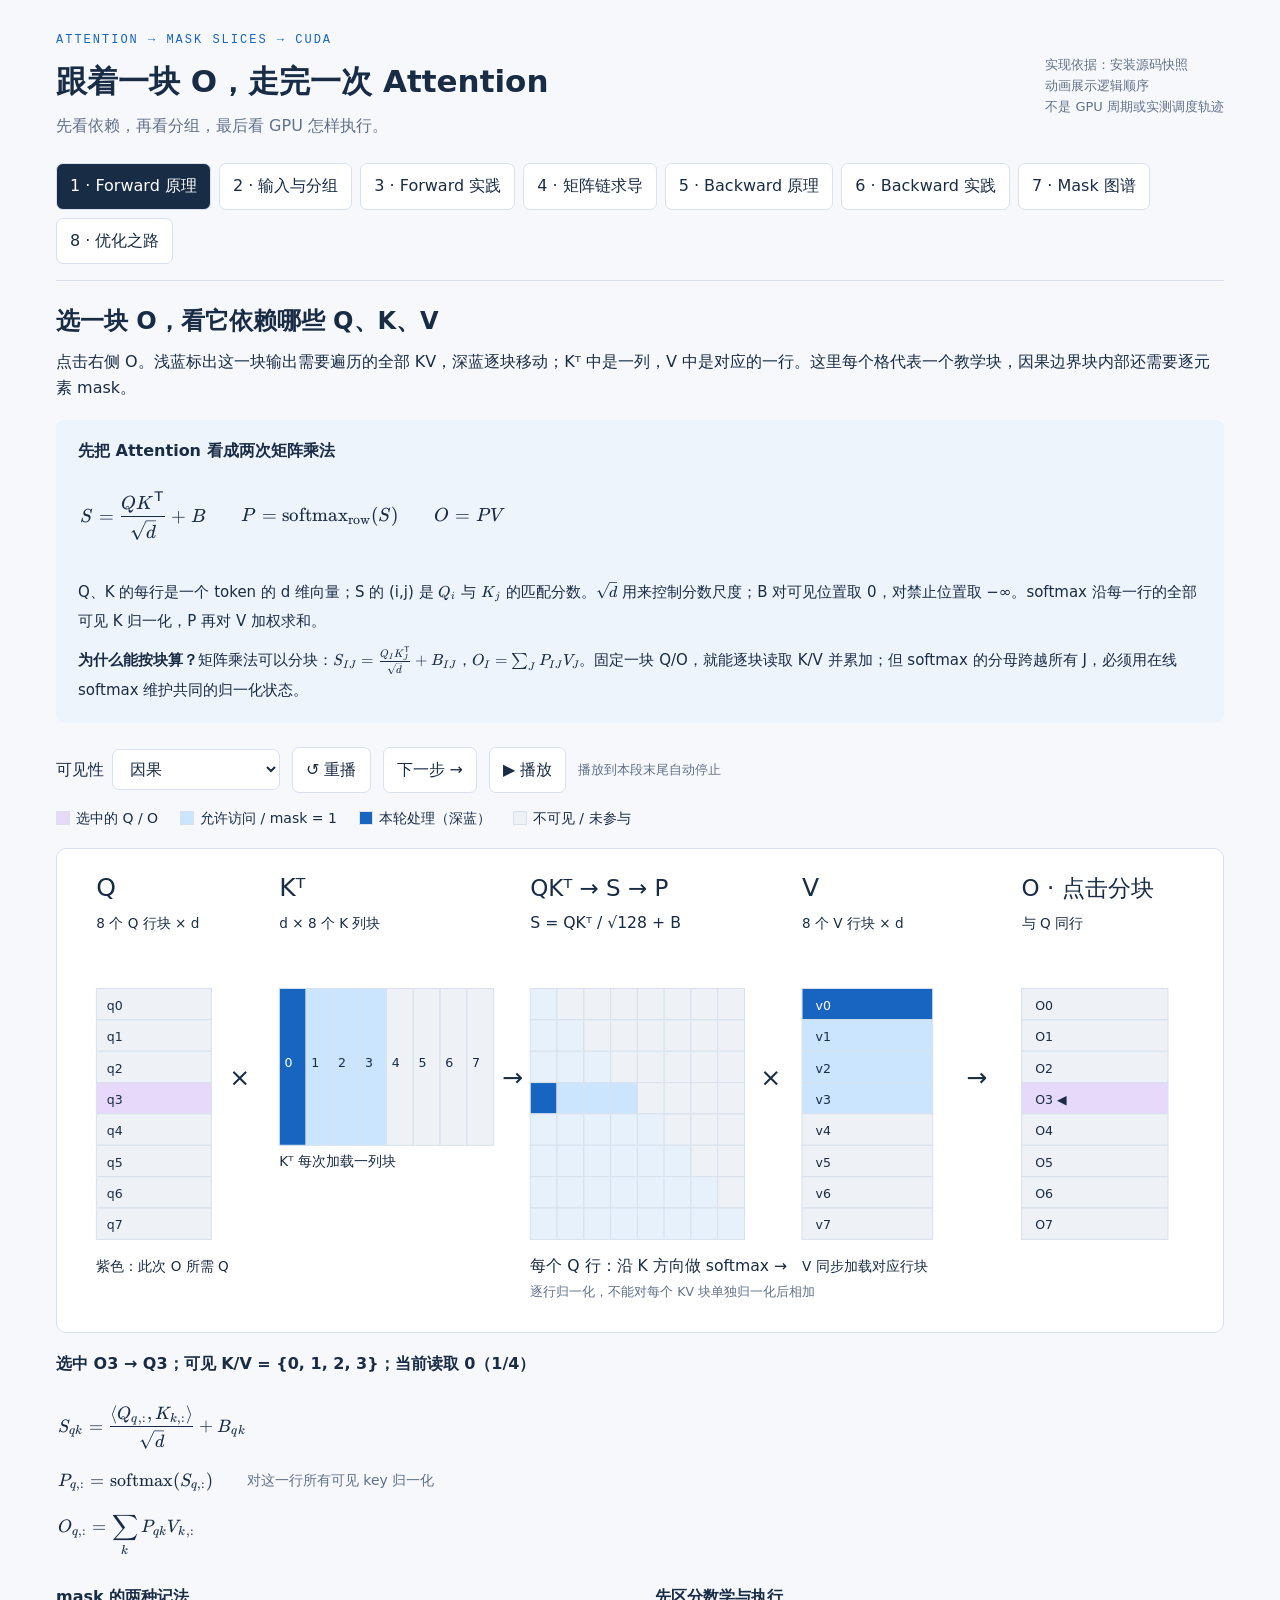
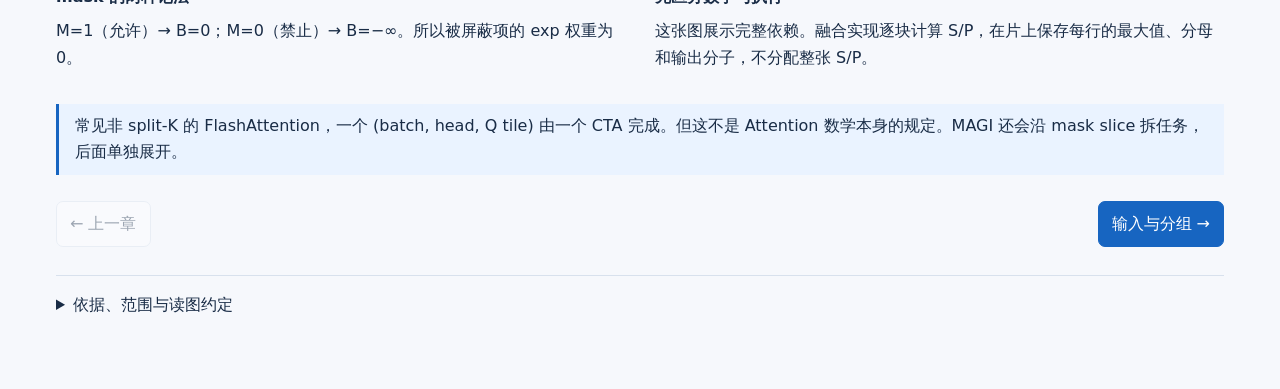
==== docs/tutorials/attention-kernel-walkthrough/index.html @ 19279a95 "Use dense multi-sample mask for layout comparison" ====
<!doctype html><html lang="zh-CN"><meta charset="utf-8"><meta name="viewport" content="width=device-width, initial-scale=1"><title>从 Attention 到 MAGI · 跟着一块 O 走</title>
<style>
:root{color-scheme:light;--bg:#f6f8fc;--ink:#192c46;--muted:#61718a;--line:#d8e1ed;--blue:#1765c1;--light:#cce5ff;--q:#e6d9fa;--purple:#7554a4;--white:#fff}*{box-sizing:border-box}body{margin:0;background:var(--bg);color:var(--ink);font:16px/1.65 system-ui,-apple-system,'PingFang SC',sans-serif}main{max-width:1240px;margin:auto;padding:32px 36px 70px}header{display:flex;justify-content:space-between;align-items:center;gap:25px}.eyebrow{font:12px/1.4 ui-monospace,monospace;letter-spacing:2px;color:var(--blue)}h1{font-size:31px;line-height:1.3;margin:12px 0}h2{font-size:24px;line-height:1.4;margin:22px 0 10px}p{margin:8px 0 18px}.muted,small{color:var(--muted)}small{font-size:13px}nav{display:flex;gap:8px;flex-wrap:wrap;margin:24px 0;border-bottom:1px solid var(--line);padding-bottom:16px}button,select,input{font:inherit}button,select{border:1px solid var(--line);background:var(--white);color:var(--ink);padding:9px 13px;border-radius:7px;cursor:pointer}button:hover{border-color:var(--blue)}button[aria-pressed=true],button.active{background:var(--ink);color:white}button:focus-visible,select:focus-visible,[role=button]:focus-visible{outline:3px solid #ffad3d;outline-offset:3px}button:disabled{opacity:.4;cursor:default}.controls{display:flex;align-items:center;gap:12px;flex-wrap:wrap;margin:14px 0}.primary{background:var(--blue);color:white;border-color:var(--blue)}.board{overflow:auto;background:var(--white);border:1px solid var(--line);border-radius:10px;padding:14px 8px;margin:18px 0}.board svg{display:block;width:100%;min-width:880px;height:auto}svg text{fill:var(--ink);font-family:system-ui,sans-serif}svg .dim{fill:var(--muted)}svg .white{fill:white}svg rect,svg path{transition:fill .25s,opacity .25s}svg [role=button]{cursor:pointer}.legend{display:flex;gap:22px;flex-wrap:wrap;font-size:14px}.key{display:inline-block;width:14px;height:14px;border:1px solid var(--line);margin-right:6px;vertical-align:-2px}.note{border-left:3px solid var(--blue);padding:9px 16px;margin:15px 0;background:#eaf3ff}.formula{font:17px/1.9 ui-monospace,monospace;padding:15px 0;white-space:pre-wrap}.cols{display:grid;grid-template-columns:1fr 1fr;gap:30px}.stat{font-size:25px;font-variant-numeric:tabular-nums}.strip{display:flex;flex-wrap:wrap;gap:6px;margin:12px 0}.strip button{padding:5px 10px;font-size:14px}.range-list{max-height:230px;overflow:auto}.range-list button{display:block;width:100%;text-align:left;border-radius:0;border-width:0 0 1px;font-family:ui-monospace,monospace;font-size:13px}details{border-top:1px solid var(--line);padding-top:16px;margin-top:28px}summary{cursor:pointer}a{color:var(--blue)}.bottom{display:flex;justify-content:space-between;margin-top:26px}label{display:flex;gap:8px;align-items:center}#status{font-weight:600}table{width:100%;border-collapse:collapse;font-size:14px}td,th{text-align:left;border-bottom:1px solid var(--line);padding:8px}.pill{font-size:13px;color:var(--blue)}@media(max-width:650px){main{padding:22px 16px}header{display:block}h1{font-size:25px}.cols{grid-template-columns:1fr}nav button{font-size:13px;padding:7px}h2{font-size:21px}.board{padding:8px} .legend{gap:10px} }@media(prefers-reduced-motion:reduce){*{transition:none!important}}
.mask-layout{display:grid;grid-template-columns:minmax(0,1fr) 270px;gap:22px}.mask-board svg{min-width:560px}.mask-ranges{max-height:670px;overflow:auto}.mask-ranges button{width:100%;text-align:left;font-size:13px;margin:3px 0}.mask-zoom{display:grid;grid-template-columns:minmax(280px,440px) 1fr;gap:30px;margin:24px 0}.mask-zoom svg{width:100%;height:auto}.mask-layout>*,.mask-zoom>*{min-width:0}.mask-layout aside h3{margin-bottom:0}.legend[hidden]{display:none}@media(max-width:900px){.mask-layout,.mask-zoom{grid-template-columns:minmax(0,1fr)}.mask-ranges{max-height:240px}}
.dummy-compare{display:grid;grid-template-columns:minmax(0,1fr) minmax(0,1fr);gap:16px}.dummy-matrix svg{min-width:480px}.dummy-compare>*{min-width:0}@media(max-width:1000px){.dummy-compare{grid-template-columns:minmax(0,1fr)}}
#dummy-doc,#dummy-range{max-width:min(290px,70vw)}
.st-layout{display:grid;grid-template-columns:minmax(0,1.65fr) minmax(280px,1fr);gap:20px;align-items:start}.st-layout>*{min-width:0}.st-overview svg{min-width:570px}.st-card{background:white;border:1px solid var(--line);border-radius:10px;padding:22px;margin:18px 0}.st-card h3{margin:5px 0 12px}.st-card p{font-size:14px;overflow-wrap:anywhere}.st-flow{display:flex;flex-wrap:wrap;gap:8px}.st-execution{border:1px solid var(--line);background:white;border-radius:10px;padding:20px}.st-stage-body{padding:18px 0 6px;min-height:170px}.st-memory{display:flex;gap:10px;margin:18px 0;flex-wrap:wrap}.st-memory span{flex:1;min-width:150px;text-align:center;border:1px solid var(--line);padding:14px;background:#f1f5fb;border-radius:7px}.st-qstrip{display:flex;gap:3px;margin:12px 0}.st-qstrip>div{min-width:60px;font-size:12px;padding:8px}.st-fine svg{min-width:880px}#st-range{max-width:340px}@media(max-width:1000px){.st-layout{grid-template-columns:minmax(0,1fr)}.st-card{margin-top:0}}@media(max-width:650px){#st-range,#st-m{max-width:250px}.st-execution{padding:12px}.st-flow button{font-size:13px}}
.st-micro{display:flex;gap:8px;flex-wrap:wrap;margin:16px 0}.st-micro>span{flex:1;min-width:170px;border:1px solid var(--line);border-radius:6px;padding:12px;background:#eef1f5}.st-micro>.current{background:var(--blue);color:white}.st-micro>.done{background:var(--light)}
.st-section{padding:26px 0 32px;border-top:1px solid var(--line)}.st-section:first-child{border-top:0;padding-top:8px}.st-section-head{display:flex;gap:16px;align-items:flex-start;margin:0 0 18px}.st-section-head>span{font:20px ui-monospace,monospace;color:var(--blue);padding-top:5px}.st-section-head h3{font-size:23px;margin:0 0 7px}.st-section-head p{color:var(--muted);margin:0}.st-presets{display:flex;align-items:center;gap:8px;flex-wrap:wrap;font-size:14px;margin:18px 0}.st-presets button{font-size:14px}.st-facts{font-size:14px}.st-facts dt{color:var(--muted);margin-top:12px}.st-facts dd{margin:3px 0;overflow-wrap:anywhere}.st-player{padding:14px 20px;border:1px solid var(--line);border-radius:10px;background:white;margin:18px 0}.st-player .controls{margin:0}.st-player p{font-size:13px;color:var(--muted);margin:8px 0 0}.st-sim-title{display:flex;gap:15px;justify-content:space-between;flex-wrap:wrap}.st-sim-title span{color:var(--muted);font-size:14px}.st-progress{height:5px;background:#e1e8f1;margin:12px 0}.st-progress i{height:100%;display:block;background:var(--blue);transition:width .3s}.st-mask-note{min-height:55px}.st-contributions{display:flex;gap:12px;flex-wrap:wrap}.st-contributions>div{flex:1;min-width:210px;border:1px solid var(--line);border-radius:8px;background:white;padding:16px}.st-contributions>.selected{border:2px solid #7554a4;background:#f4effb}.st-merge-arrow{text-align:center;color:var(--muted);padding:18px 0}.st-output{text-align:center;padding:18px;background:#eaf3ff;border-radius:8px;margin-bottom:16px}.st-launches{display:grid;grid-template-columns:repeat(4,1fr);gap:14px;margin:18px 0}.st-launches article{border-top:3px solid #b7c7db;background:white;padding:16px;position:relative}.st-launches article:not(:last-child):after{content:'→';position:absolute;right:-12px;top:42%;color:var(--blue);z-index:1}.st-launches .featured{border-color:var(--blue);background:#eaf3ff}.st-launches span{font-size:12px;color:var(--muted)}.st-launches h4{margin:8px 0;font-size:20px}.st-launches p{font-size:14px;margin:0}.st-extra{margin-top:0}.st-section details{border-top:0}#st-simulation{min-height:340px}#st-notice{min-height:66px}.st-layout .st-overview{margin-top:0}.st-layout .st-card{margin-top:0}#st-fine .board{margin-bottom:0}.st-section .st-micro>span{min-width:190px;font-size:14px}@media(max-width:700px){.st-launches{grid-template-columns:1fr 1fr}.st-launches article:after{display:none}.st-section-head h3{font-size:20px}.st-section .st-micro{display:grid;grid-template-columns:1fr 1fr}.st-section .st-micro>span{min-width:0}.st-player{padding:12px}.st-sim-title{display:block}#st-simulation{min-height:0}}
.st-player{position:sticky;top:0;z-index:3;box-shadow:0 3px 12px #192c4608}.st-player .pill{margin-bottom:8px}.st-section .st-micro>span{border:0;border-radius:0;background:transparent;border-bottom:3px solid #d8e1ed;color:var(--muted);padding:10px 0}.st-section .st-micro>.current{background:transparent;color:var(--blue);border-bottom-color:var(--blue);font-weight:600}.st-section .st-micro>.done{background:transparent;color:var(--ink);border-bottom-color:#8bbce7}@media(max-width:650px){.st-player{position:static}}
.st-task-zoom{margin:18px 0;padding:12px;background:#f7f5fb;border-radius:7px}.st-task-zoom b{font-size:14px}.st-task-zoom svg{width:100%;display:block}.st-tiny-caption{font-size:13px;margin:4px 10px 8px;color:#65418e}.cf-board svg{min-width:1000px}.cf-explanation{min-height:84px;padding:12px 16px;background:#eaf3ff;border-left:3px solid var(--blue)}.cf-direction{padding:12px 0}.cf-moving{stroke-dasharray:8 5;animation:cf-flow .8s linear 2}.cf-packet{animation:cf-packet 1s ease-in-out 1}@keyframes cf-flow{to{stroke-dashoffset:-26}}@keyframes cf-packet{from{transform:translateX(-120px);opacity:.2}to{transform:translateX(80px);opacity:1}}@media(prefers-reduced-motion:reduce){.cf-moving,.cf-packet{animation:none}}
.cf-matrix svg{min-width:980px}.cf-number{min-height:76px;padding:12px 16px;background:white;border:1px solid var(--line);border-radius:8px;font-size:14px}.fa-lists .strip{max-height:200px;overflow:auto;align-content:start}.fa-lists h4{margin-bottom:6px}#fa-tile{max-width:340px}@media(max-width:650px){#fa-tile{max-width:230px}}#practice-tabs{margin:0 0 26px;padding:18px 22px;background:white;border:1px solid var(--line);border-radius:10px}#practice-tabs[hidden]{display:none}.practice-heading{display:flex;gap:16px;align-items:baseline;flex-wrap:wrap;margin-bottom:12px}.practice-heading b{font-size:21px}.practice-heading span{font-size:14px;color:var(--muted)}#practice-tabs [role=tablist]{display:flex;gap:8px}#practice-tabs [role=tab]{min-width:110px}#practice-tabs [aria-selected=true]{background:var(--ink);color:white}.lesson-primer{padding:18px 22px;background:#eef4fb;border-radius:8px;margin:18px 0 24px}.lesson-primer>p{font-size:15px;margin:10px 0}.lesson-primer>p:last-child{margin-bottom:0}.lesson-primer .formula{font-size:15px;padding:10px 0;overflow-wrap:anywhere;white-space:pre-wrap}.lesson-caption{font-size:14px;color:var(--muted);margin:0 0 18px}@media(max-width:650px){.lesson-primer{padding:14px}#practice-tabs{padding:14px}.lesson-primer .formula{font-size:13px}}
.pb-chain{display:flex;align-items:center;gap:24px;flex-wrap:wrap}.pb-chain>div{background:#eef4fb;border:1px solid var(--line);border-radius:10px;padding:18px 24px;min-width:240px}.pb-chain p{line-height:2.4;margin-bottom:0}.pb-values{display:flex;gap:25px;flex-wrap:wrap}.pb-values pre{font-size:14px}#pb-numbers{min-height:175px}#pb-formula .katex{font-size:1.4em}@media(max-width:650px){.pb-chain>div{width:100%}}
.lesson-toc{padding:20px 24px;background:white;border:1px solid var(--line);border-radius:10px;margin:20px 0 35px}.lesson-toc button{border:0;padding:3px 0;color:var(--blue);text-align:left;background:transparent}.lesson-toc ol{padding-left:24px}.lesson-toc p{font-size:14px;color:var(--muted);margin:4px 0 12px}#ordinary-backward,#row-backward,[id^="rb-"]{scroll-margin-top:24px}#row-backward{border-top:2px solid var(--line);margin-top:36px;padding-top:20px}
.rb-unified svg{min-width:1080px}.rb-unified{padding:14px 10px}.rb-flow{stroke-dasharray:7 5;animation:rb-flow 1.1s linear infinite}@keyframes rb-flow{to{stroke-dashoffset:-24}}@media(prefers-reduced-motion:reduce){.rb-flow{animation:none}}
.ab-board svg{min-width:1120px}.ab-board{padding:14px 8px}
.cta-output{margin:16px 0;padding:14px;border:1px solid #c8d8ec;border-radius:9px;background:#f7faff}.cta-output h4{margin:0 0 10px;font-size:16px}.cta-output-flow{display:flex;align-items:stretch;gap:8px;flex-wrap:wrap}.cta-output-box{flex:1;min-width:115px;border:2px solid #7e62ad;background:#eee5fb;padding:10px;border-radius:6px;font-size:12px;overflow-wrap:anywhere}.cta-output-box.final{border-color:#2470c7;background:#dcecff}.cta-output-arrow{display:flex;align-items:center;color:#2470c7;font-size:22px}.cta-output-merge{margin:10px 0 0;padding:8px 10px;border-radius:6px;font-size:12px;background:#e7f1fc}.cta-output-merge.yes{background:#fff0d8;color:#754a12}.cta-output-merge strong{display:block;font-size:13px}
.atlas-legend{display:flex;gap:18px;flex-wrap:wrap;margin:10px 0 22px}.atlas-grid{display:grid;grid-template-columns:1fr 1fr;gap:28px 20px}.atlas-case{min-width:0;border-top:1px solid var(--line);padding-top:18px}.atlas-case header{display:flex;justify-content:space-between;gap:12px;align-items:flex-start}.atlas-case h3{margin:0 0 5px}.atlas-case header p,.atlas-meta{font-size:13px;color:var(--muted);margin:0}.atlas-pair{display:grid;grid-template-columns:1fr 1fr;gap:8px;margin-top:12px}.atlas-pair>div{min-width:0}.atlas-pair svg{display:block;width:100%;height:auto}.atlas-pair b{display:block;text-align:center;font-size:13px}.atlas-case .viz-badge{display:inline-block;background:#efe8f8;color:#5f3e88;border-radius:999px;padding:3px 8px;font-size:12px}@media(max-width:850px){.atlas-grid{grid-template-columns:1fr}}@media(max-width:480px){.atlas-pair{grid-template-columns:1fr 1fr;gap:4px}.atlas-case header{display:block}}

.opt-metrics{display:grid;grid-template-columns:repeat(3,minmax(0,1fr));gap:16px;margin:24px 0}.opt-metrics>div{background:white;border:1px solid var(--line);border-radius:10px;padding:22px}.opt-metrics strong{display:block;font-size:36px;letter-spacing:-1px;color:var(--blue);line-height:1.5}.opt-metrics span{display:block;font-size:14px}.opt-card-grid{display:grid;grid-template-columns:repeat(2,minmax(0,1fr));gap:16px}.opt-card{padding:22px;background:white;border:1px solid var(--line);border-radius:10px}.opt-card h4{font-size:19px;margin:4px 0 12px}.opt-card p{font-size:15px;margin:0}.opt-number{color:var(--blue);font:13px ui-monospace,monospace}.opt-jumps{display:flex;gap:8px;flex-wrap:wrap;margin:24px 0}.opt-table-wrap{overflow:auto}.opt-table-wrap table{min-width:740px}.opt-code{background:#eaf1f9;padding:20px;border-radius:8px;overflow:auto;font-size:14px}.opt-board svg{min-width:960px}#opt-step{max-width:180px}#opt-section-2,#opt-section-3{margin-top:40px}#opt-section-1{margin-top:32px}@media(max-width:700px){.opt-metrics,.opt-card-grid{grid-template-columns:minmax(0,1fr)}.opt-metrics strong{font-size:30px}.opt-card{padding:18px}}
</style>
<main><header><div><div class="eyebrow">ATTENTION → MASK SLICES → CUDA</div><h1>跟着一块 O，走完一次 Attention</h1><span class="muted">先看依赖，再看分组，最后看 GPU 怎样执行。</span></div><small>实现依据：2026-10-20 安装源码快照<br>真实输入：rank 0 / step 3 · d = 128<br>动画是逻辑顺序，不是 GPU 周期或实测调度轨迹</small></header>
<nav id="nav" aria-label="教程章节"></nav><div id="practice-tabs" hidden></div><div id="lesson-content"><div id="intro"></div><div id="controls" class="controls"></div><div class="legend"><span><i class="key" style="background:var(--q)"></i>选中的 Q / O</span><span><i class="key" style="background:var(--light)"></i>允许访问 / mask = 1</span><span><i class="key" style="background:var(--blue)"></i>本轮处理（深蓝）</span><span><i class="key" style="background:#eef1f5"></i>不可见 / 未参与</span></div><div id="scene"></div><div id="status" aria-live="polite"></div><div id="detail"></div></div><div class="bottom"><button id="back">← 上一章</button><button id="forward" class="primary">下一章 →</button></div>
<details><summary>依据、范围与读图约定</summary><p>本页固定讲解 MoT 的 CP=1、本地 FFA forward、auto_range_merge=False、disable_fwd_atomic_reduction=False。真实形状和 ranges 来自此前保存的 workload；不是新采集的执行 trace。通用 Attention 页使用 8×8 的缩小教学网格。深蓝表示逻辑处理当前块，流水线中的 K/V 实际可交错预取。</p><p>二值 mask M=1 表示可见；加到 score 上的 B 为 0（可见）或 −∞（不可见）。ranges 的 attn_type=0 则表示 Full，attn_type=1 表示 causal，不能把这两个编码当成二值 mask。</p><ul><li><code>真实输入与 ranges 快照</code></li><li><code>MoT metadata → ranges 适配器</code>：CPU 建计划，缓存复用；不是先在 GPU 建 N×N mask。</li><li><code>tile 选择</code>；<code>persistent 调度器</code></li><li><code>TMA / shared / 在线 softmax</code>；<code>锁与跨 slice 合并</code></li><li><code>FFA → fast_zero_fill 的 launch 顺序</code>；<code>输出 dtype 转换</code></li><li><a href="https://developer.nvidia.com/blog/cuda-refresher-cuda-programming-model/">NVIDIA：CTA 与 L2 / shared memory</a>。不同 CTA 可以命中相同 L2 数据；本页不假设命中率，也不把 shared memory 画成跨 CTA 公共缓存。</li></ul><p>QKᵀ 与 PV 在同一融合 kernel；中间整张 S/P 不落 HBM。Kᵀ 是运算视图，不代表存在一份完整的转置 K 张量。实际所有边界均采用左闭右开区间。</p></details></main>
<link rel="stylesheet" href="vendor/katex/katex.min.css"><link rel="stylesheet" href="math-format.css"><link rel="stylesheet" href="optimizations.css?v=dense-layout-20261104"><script src="vendor/katex/katex.min.js"></script><script src="math-format.js"></script><script src="data.js"></script><script src="mask-data.js"></script><script src="mask-lesson.js"></script><script src="dummy-data.js"></script><script src="dummy-lesson.js"></script><script src="compute-flow.js"></script><script src="strategy.js"></script><script src="backward.js"></script><script src="fa4-data.js"></script><script src="fa4-lesson.js"></script><script src="plain-backward.js"></script><script src="row-backward.js"></script><script src="attention-backward.js"></script><script src="lesson-guide.js"></script><script src="mask-atlas-data.js"></script><script src="mask-atlas.js"></script><script src="optimizations.js?v=dense-layout-20261104"></script><script src="app.js?v=lesson-flow-20261104"></script></html>
---- docs/tutorials/attention-kernel-walkthrough/math-format.css ----
/* Mathematical typography shared by principles, practice, and animations. */
.formula,.lesson-primer .formula{font-family:inherit;font-size:17px;white-space:normal;padding:14px 0;overflow-wrap:normal;min-width:0}
.math-row{display:flex;flex-wrap:wrap;align-items:center;gap:12px 32px;margin:8px 0;max-width:100%}
.lesson-math{display:inline-block;vertical-align:baseline;max-width:100%}
.math-display{overflow-x:auto;overflow-y:hidden;padding:6px 2px;max-width:100%}
.math-display .katex-display{margin:0;text-align:left}
.lesson-primer .math-display{font-size:18px}
.lesson-math .katex{font-size:1.08em;color:inherit}
.math-caption{font:500 14px/1.7 system-ui,sans-serif;color:var(--muted)}
.lesson-primer>p{line-height:1.95}
.formula-note{font:15px/1.8 system-ui,sans-serif!important;color:var(--muted);white-space:pre-line!important}
.svg-math{color:var(--ink);padding:3px 0;line-height:1.3}.svg-math .katex{font-size:1.05em}
@media(max-width:650px){.lesson-primer .math-display{font-size:16px}.math-row{gap:10px 22px}.formula{font-size:16px}}
---- docs/tutorials/attention-kernel-walkthrough/optimizations.css ----
.ov-kicker{font-size:13px;color:var(--muted);letter-spacing:.04em}.ov-hero{background:#fff;border:1px solid var(--line);border-radius:12px;padding:28px;display:grid;grid-template-columns:minmax(0,1fr) auto;gap:24px;align-items:center;margin-top:24px}.ov-hero h3{font-size:22px;margin:10px 0 18px}.ov-hero p{font-size:14px;margin:14px 0 0}.ov-times{display:flex;align-items:center;gap:24px}.ov-times>span{white-space:nowrap;font-size:32px;font-weight:650;line-height:1.3;font-variant-numeric:tabular-nums}.ov-times small{display:block;font-size:13px;font-weight:400;color:var(--muted);margin-bottom:4px}.ov-times em{font-size:16px;font-style:normal;font-weight:400}.ov-times>b{color:var(--muted)}.ov-gain{font-size:46px;line-height:1.2;font-weight:750;letter-spacing:-2px;color:var(--blue)}.ov-gain small{display:block;font-size:12px;font-weight:400;letter-spacing:0;margin-top:10px;color:var(--muted)}.ov-scope{color:var(--muted);font-size:14px;margin:14px 0 20px}.ov-savings{display:flex;height:18px;border-radius:8px;overflow:hidden;gap:3px;margin:22px 0 12px}.ov-ledger{display:grid;grid-template-columns:repeat(3,minmax(0,1fr));gap:14px}.ov-ledger article{position:relative;background:white;padding:20px 18px;border:1px solid var(--line);border-radius:9px}.ov-ledger i{display:block;width:22px;height:4px;margin-bottom:12px}.ov-ledger small{display:block;font-size:12px;color:var(--muted)}.ov-ledger h4{font-size:17px;margin:6px 0 12px}.ov-ledger strong{font-size:28px;display:block;font-variant-numeric:tabular-nums}.ov-ledger em{font-size:13px;font-style:normal;font-weight:400}.ov-ledger article>span{display:block;font-size:12px;color:var(--muted);margin-top:8px}.ov-sum{padding:18px 20px;margin-top:16px;background:#eaf3ff;border-radius:8px;font-size:20px;font-variant-numeric:tabular-nums}.ov-sum>span{display:block;font-size:13px;color:var(--muted);margin-top:5px}.ov-method{margin:12px 0 26px;padding:12px 0;font-size:14px}.ov-toc{margin:28px 0 12px;border:0;padding:0;gap:8px}.ov-toc button{font-size:14px}.ov-work{padding-top:30px;margin-top:30px;border-top:1px solid var(--line);scroll-margin-top:20px}.ov-work-heading{display:flex;align-items:flex-start;gap:18px;margin-bottom:18px}.ov-work-number{background:#eaf3ff;color:var(--blue);border-radius:8px;padding:10px 13px;font-size:19px;font-family:ui-monospace,monospace}.ov-work-heading h3{margin:2px 0 8px;font-size:23px;line-height:1.35}.ov-contribution{font-size:13px;color:var(--muted)}.ov-explain{display:flex;gap:18px;background:#edf3fa;padding:16px 18px;border-radius:8px;font-size:15px;margin:18px 0}.ov-explain>b{flex:0 0 100px}.ov-explain>span{min-width:0}.ov-board{padding:16px 12px}.ov-board svg{min-width:900px}.ov-controls{margin-top:22px}.ov-controls button{font-size:14px}.ov-controls label{font-size:13px;color:var(--muted)}.ov-controls input{max-width:160px}.ov-cache-setting{display:flex;gap:8px;flex-wrap:wrap;align-items:center;margin:20px 0 12px;font-size:14px}.ov-head-reuse{display:flex;gap:24px;align-items:center;justify-content:center;background:white;border:1px solid var(--line);border-radius:10px;padding:22px;margin:20px 0}.ov-head-reuse>span{font-size:25px;color:var(--blue)}.ov-head-reuse>div{font-size:15px}.ov-appendix{padding-top:20px;margin-top:32px}.ov-appendix>summary{font-size:18px;font-weight:600}.ov-appendix .opt-card-grid{margin-top:20px}.ov-appendix .opt-card h4{font-size:18px}@media(max-width:760px){.ov-hero{grid-template-columns:minmax(0,1fr);padding:20px}.ov-gain{font-size:36px;letter-spacing:-1px}.ov-gain small{display:inline;font-size:12px;margin-left:12px}.ov-times{gap:12px}.ov-times>span{font-size:26px}.ov-ledger{grid-template-columns:minmax(0,1fr)}.ov-ledger strong{font-size:25px}.ov-explain{display:block}.ov-explain>b{display:block;margin-bottom:6px}.ov-work-heading h3{font-size:21px}.ov-head-reuse{gap:12px;padding:16px}.ov-head-reuse>div{font-size:13px}.ov-sum{font-size:18px}.ov-toc{gap:6px}.ov-toc button{font-size:13px}.ov-work-heading{gap:12px}}
.ov-intro-map{margin-top:28px}.ov-intro-map h3,.ov-composition h3,.ov-results>h3{font-size:24px;line-height:1.4}.ov-intro-map table{font-size:15px;min-width:600px}.ov-reading-route{padding:15px 18px;background:#edf3fa;border-radius:8px;font-size:15px;margin-top:20px}.ov-work-heading{align-items:center}.ov-teach-step{margin-top:25px}.ov-teach-step>h4,.ov-bridge>h4{font-size:18px;margin:0 0 12px}.ov-teach-step h5{font-size:16px;margin:22px 0 8px}.ov-teach-step p{max-width:960px}.ov-walk{padding-left:24px;margin:10px 0 20px}.ov-walk li{padding-left:4px;margin-bottom:10px}.ov-three-cases{border-left:3px solid var(--blue);padding:5px 18px}.ov-three-cases p:last-child{margin-bottom:4px}.ov-benefit{background:#edf5f2;border-radius:9px;padding:18px 20px}.ov-benefit p{margin-bottom:0}.ov-local-detail{margin-top:20px;font-size:14px;color:var(--muted)}.ov-local-detail summary{font-weight:500}.ov-local-detail p{margin-top:12px}.ov-bridge{padding:18px 0 4px;color:var(--muted)}.ov-bridge h4{font-size:15px;font-weight:500}.ov-bridge p{margin-bottom:0;font-size:15px}.ov-composition,.ov-results{border-top:1px solid var(--line);padding-top:28px;margin-top:40px}.ov-flow{display:flex;flex-direction:column;align-items:center;gap:13px;margin:24px 0}.ov-flow>div{width:100%;background:white;border:1px solid var(--line);padding:20px;border-radius:9px;text-align:center}.ov-flow small{display:block;color:var(--muted);font-size:13px;margin-bottom:6px}.ov-flow>span{color:var(--blue);font-size:14px}.ov-results .ov-hero{margin-top:18px}.ov-contribution-key{display:flex;gap:20px;flex-wrap:wrap;font-size:14px;margin:14px 0 18px}.ov-contribution-key i{display:inline-block;width:12px;height:12px;border-radius:2px;margin-right:7px}.ov-alternative{margin:24px 0}.ov-alternative h4{font-size:18px;line-height:1.5;margin-bottom:10px}.ov-alternative p{font-size:15px}.ov-appendix>h4{font-size:17px;margin-top:26px}@media(max-width:760px){.ov-work-heading h3{margin:0}.ov-teach-step>h4{font-size:17px}.ov-benefit{padding:16px}.ov-intro-map table{font-size:14px}.ov-reading-route{padding:14px}.ov-contribution-key{gap:10px}}
@media(max-width:760px){.ov-intro-map table{min-width:0}.ov-intro-map thead{display:none}.ov-intro-map tbody{display:grid;gap:12px}.ov-intro-map tr{display:block;padding:12px 15px;border:1px solid var(--line);border-radius:8px;background:white}.ov-intro-map td{display:block;border:0;padding:5px 0}.ov-intro-map td:last-child{color:var(--blue);font-weight:500}}

.ov-layout-example{margin:24px 0;padding:20px;border:1px solid var(--line);border-radius:10px;background:white}.ov-layout-example figcaption{font-size:14px;line-height:1.7;color:var(--muted)}.ov-layout-example figcaption b{color:var(--ink);font-size:17px}.ov-layout-example .atlas-pair{max-width:850px;margin:18px auto}.ov-layout-example p{font-size:14px}.ov-layout-example p:last-child{margin-bottom:0}@media(max-width:600px){.ov-layout-example{padding:12px}.ov-layout-example .atlas-pair{grid-template-columns:1fr;gap:20px}}
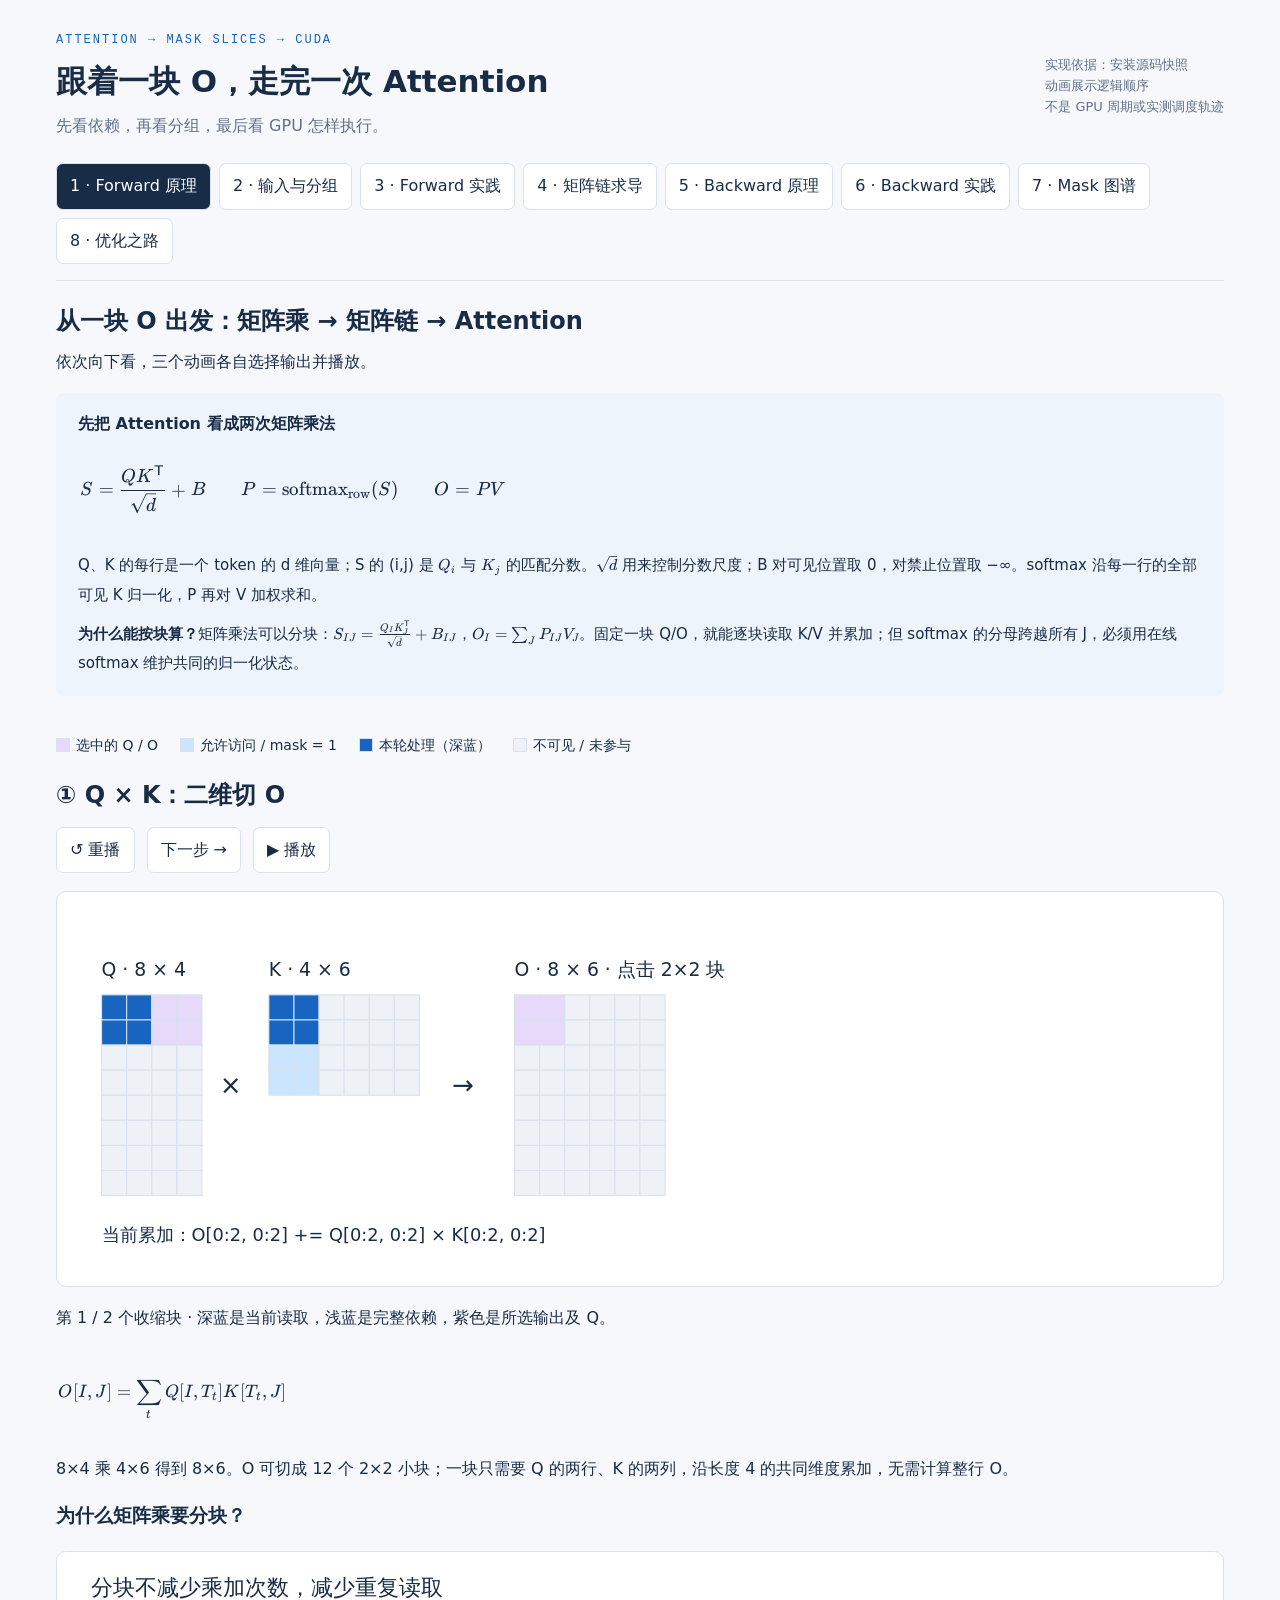
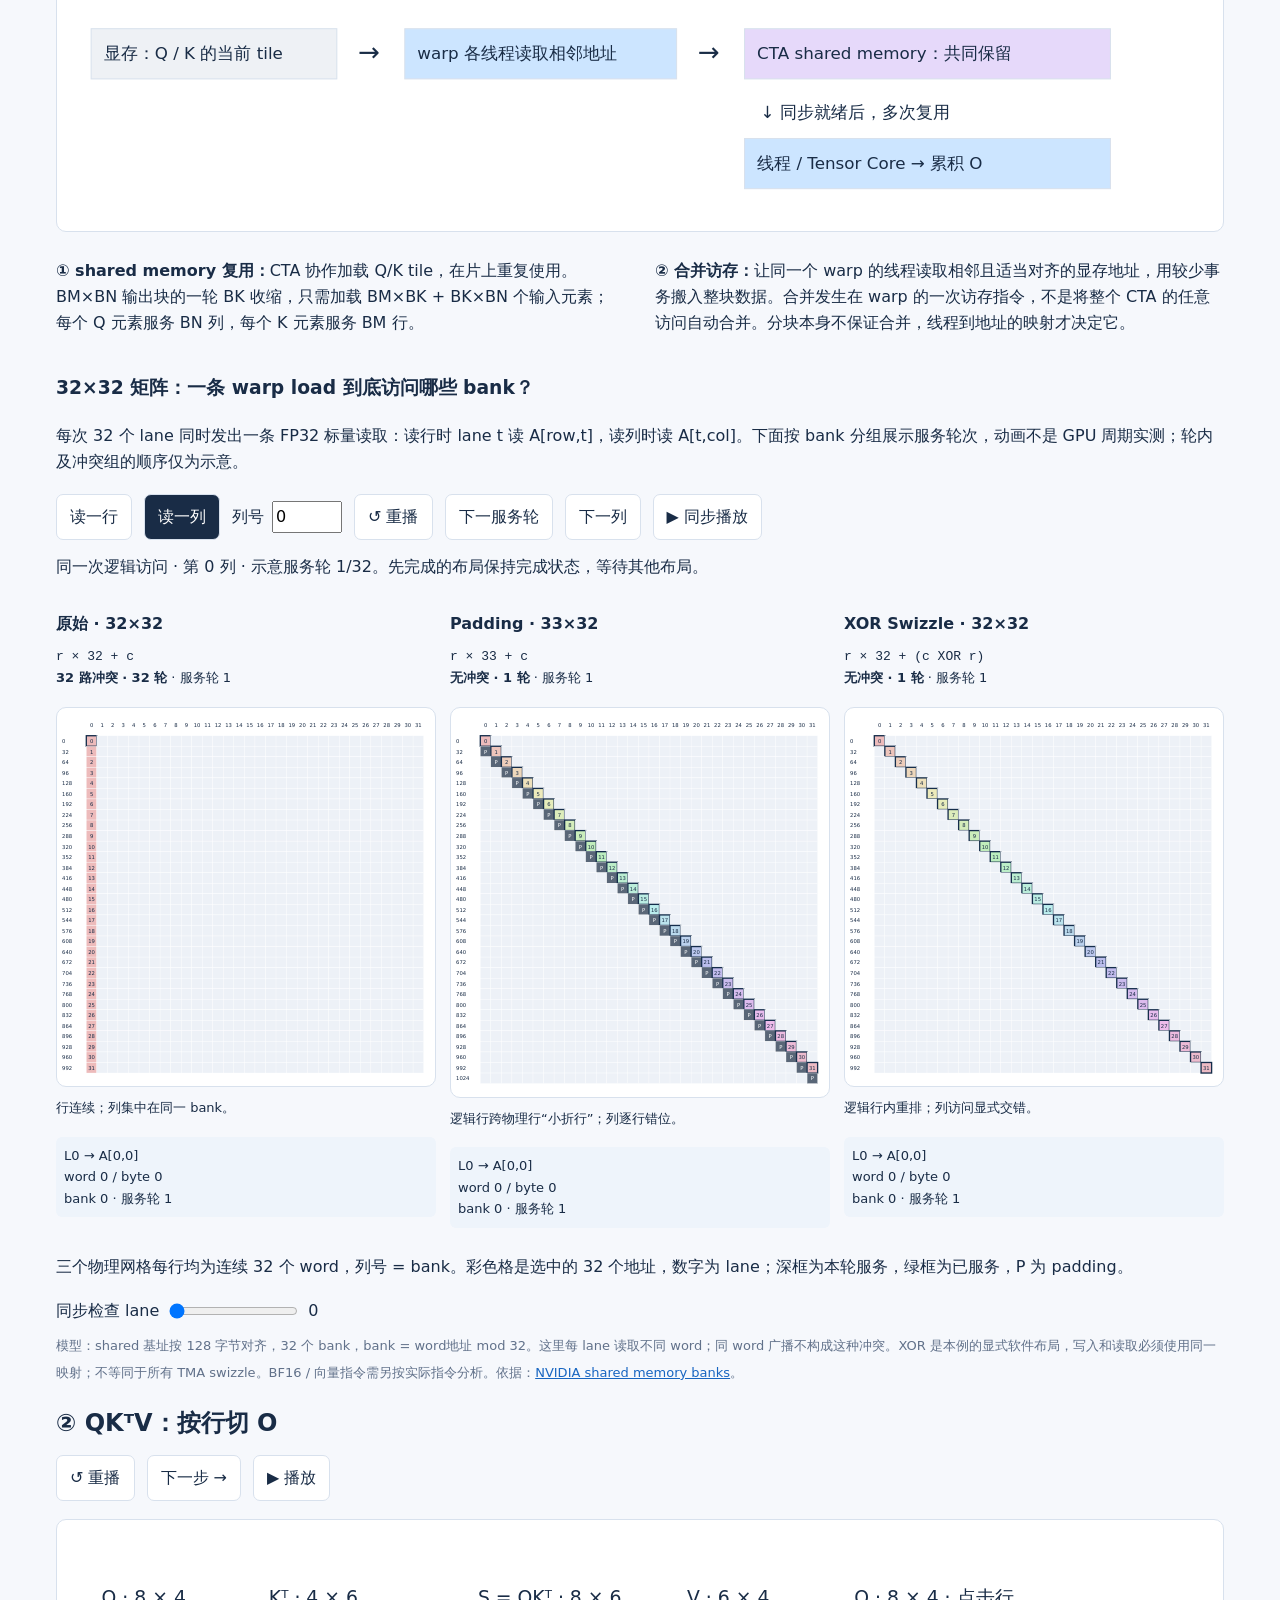
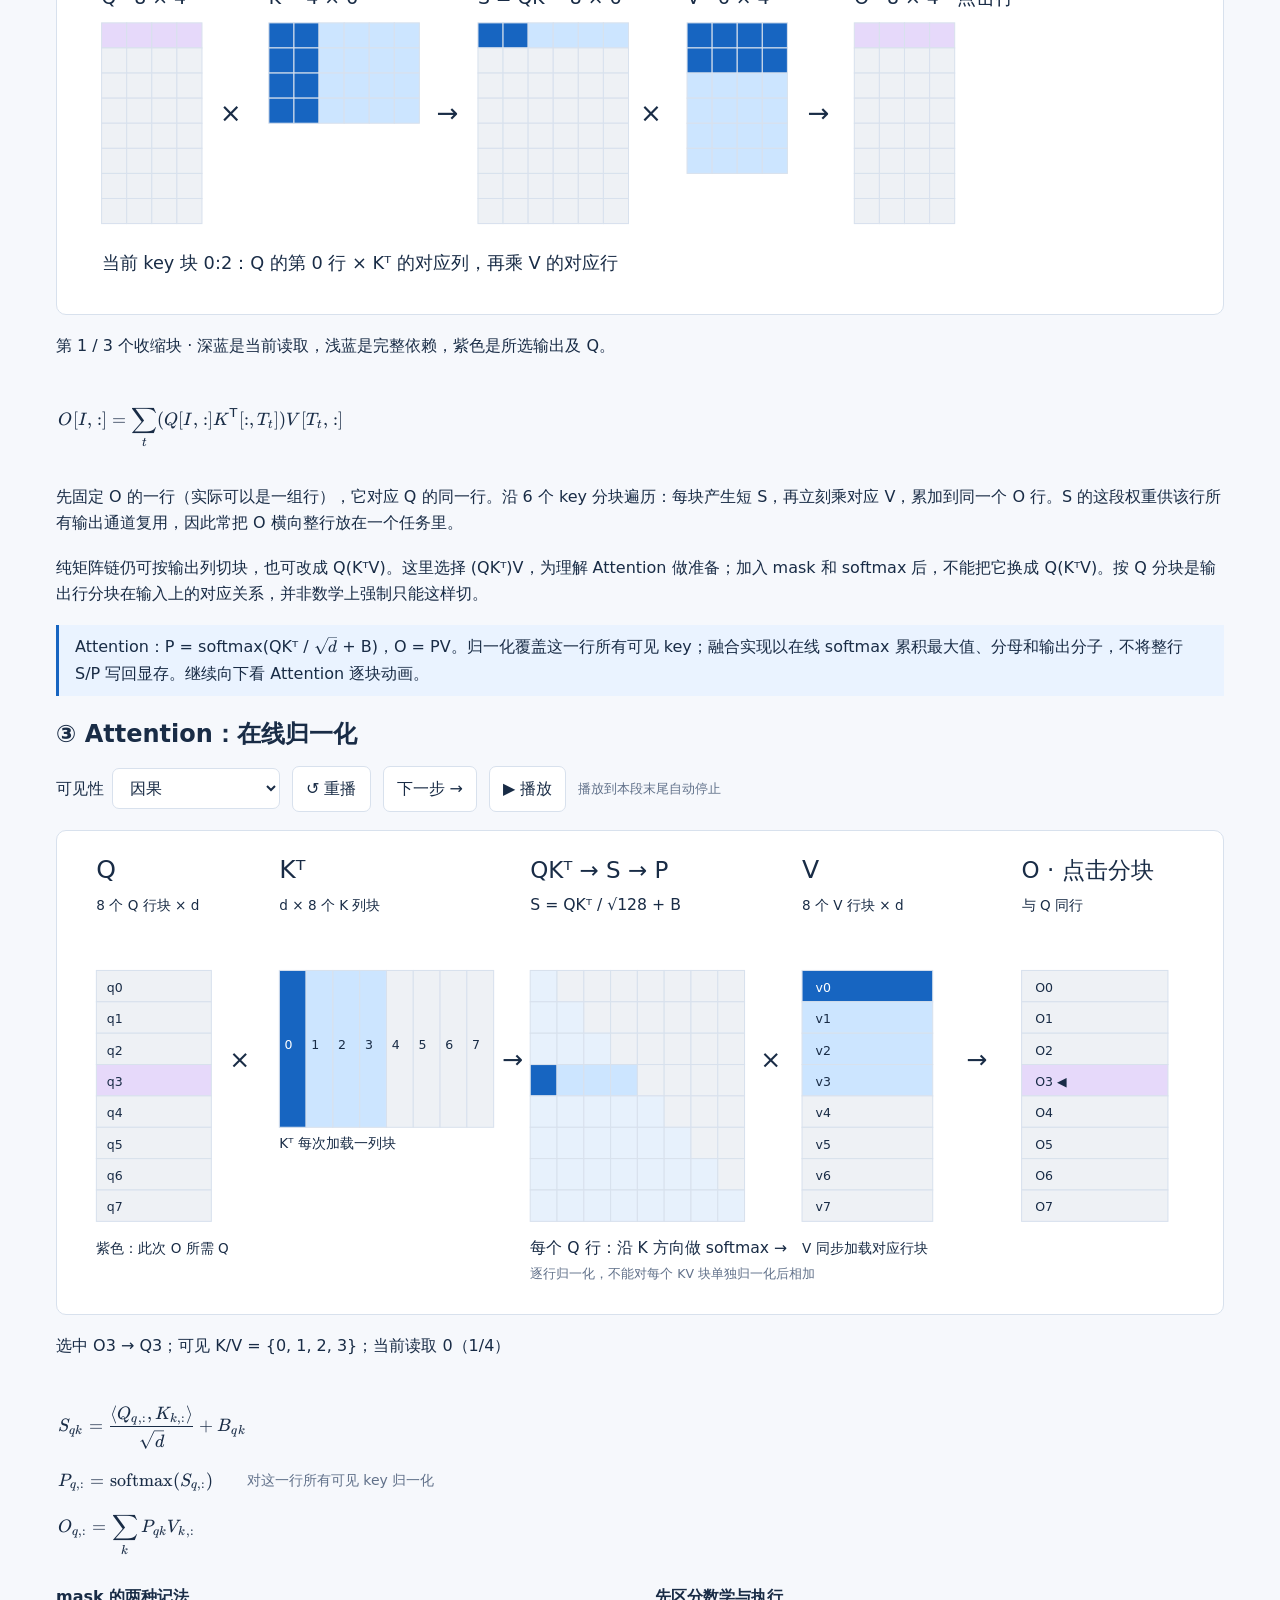
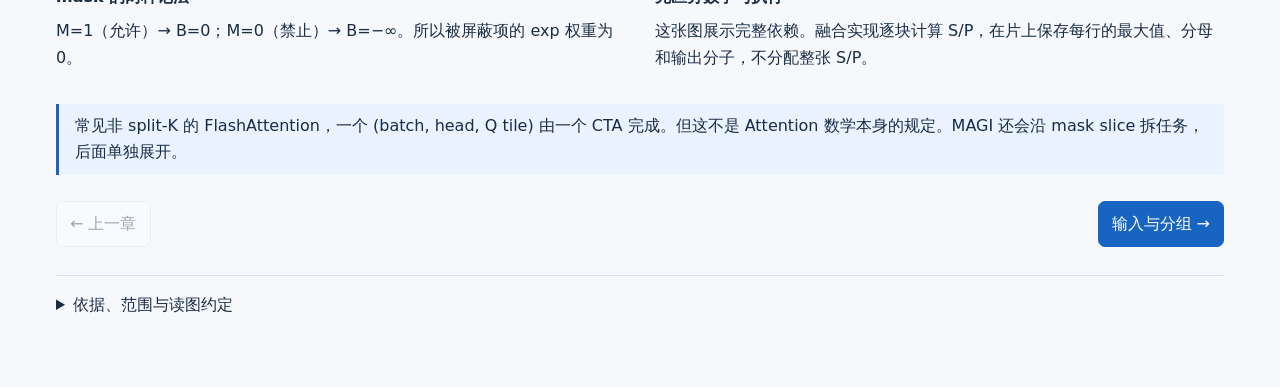
==== commit 1d3da1d2: "Expand attention tutorial with tiling, U1 masks and bank layout animations" ====
--- a/docs/tutorials/attention-kernel-walkthrough/index.html
+++ b/docs/tutorials/attention-kernel-walkthrough/index.html
@@ -18,8 +18,10 @@
 .atlas-legend{display:flex;gap:18px;flex-wrap:wrap;margin:10px 0 22px}.atlas-grid{display:grid;grid-template-columns:1fr 1fr;gap:28px 20px}.atlas-case{min-width:0;border-top:1px solid var(--line);padding-top:18px}.atlas-case header{display:flex;justify-content:space-between;gap:12px;align-items:flex-start}.atlas-case h3{margin:0 0 5px}.atlas-case header p,.atlas-meta{font-size:13px;color:var(--muted);margin:0}.atlas-pair{display:grid;grid-template-columns:1fr 1fr;gap:8px;margin-top:12px}.atlas-pair>div{min-width:0}.atlas-pair svg{display:block;width:100%;height:auto}.atlas-pair b{display:block;text-align:center;font-size:13px}.atlas-case .viz-badge{display:inline-block;background:#efe8f8;color:#5f3e88;border-radius:999px;padding:3px 8px;font-size:12px}@media(max-width:850px){.atlas-grid{grid-template-columns:1fr}}@media(max-width:480px){.atlas-pair{grid-template-columns:1fr 1fr;gap:4px}.atlas-case header{display:block}}
 
 .opt-metrics{display:grid;grid-template-columns:repeat(3,minmax(0,1fr));gap:16px;margin:24px 0}.opt-metrics>div{background:white;border:1px solid var(--line);border-radius:10px;padding:22px}.opt-metrics strong{display:block;font-size:36px;letter-spacing:-1px;color:var(--blue);line-height:1.5}.opt-metrics span{display:block;font-size:14px}.opt-card-grid{display:grid;grid-template-columns:repeat(2,minmax(0,1fr));gap:16px}.opt-card{padding:22px;background:white;border:1px solid var(--line);border-radius:10px}.opt-card h4{font-size:19px;margin:4px 0 12px}.opt-card p{font-size:15px;margin:0}.opt-number{color:var(--blue);font:13px ui-monospace,monospace}.opt-jumps{display:flex;gap:8px;flex-wrap:wrap;margin:24px 0}.opt-table-wrap{overflow:auto}.opt-table-wrap table{min-width:740px}.opt-code{background:#eaf1f9;padding:20px;border-radius:8px;overflow:auto;font-size:14px}.opt-board svg{min-width:960px}#opt-step{max-width:180px}#opt-section-2,#opt-section-3{margin-top:40px}#opt-section-1{margin-top:32px}@media(max-width:700px){.opt-metrics,.opt-card-grid{grid-template-columns:minmax(0,1fr)}.opt-metrics strong{font-size:30px}.opt-card{padding:18px}}
+.u1-flow{background:#eef4fb;border:1px solid var(--line);border-radius:8px;padding:18px;font:15px/2 ui-monospace,monospace;overflow-wrap:anywhere}.u1-compute article{min-width:0}.u1-compute h4{margin-bottom:12px}.bank-comparison{display:grid;grid-template-columns:repeat(3,minmax(0,1fr));gap:14px;overflow-x:auto}.bank-comparison article{min-width:230px}.bank-comparison h4{margin:12px 0 6px}.bank-comparison p{font-size:13px}.bank-comparison .board{padding:4px;margin:10px 0}.bank-board svg{min-width:0}.bank-comparison .bank-board svg{width:100%;min-width:0}.bank-focus{background:#eef4fb;padding:8px;border-radius:6px}@media(max-width:760px){.bank-comparison{grid-template-columns:repeat(3,260px)}}.bank-strip{display:grid;grid-template-columns:repeat(16,minmax(0,1fr));gap:3px;overflow:auto;font-size:12px}.bank-strip small{font-size:10px}
+.u1-board svg{min-width:0}.u1-board{min-width:0}
 </style>
 <main><header><div><div class="eyebrow">ATTENTION → MASK SLICES → CUDA</div><h1>跟着一块 O，走完一次 Attention</h1><span class="muted">先看依赖，再看分组，最后看 GPU 怎样执行。</span></div><small>实现依据：2026-10-20 安装源码快照<br>真实输入：rank 0 / step 3 · d = 128<br>动画是逻辑顺序，不是 GPU 周期或实测调度轨迹</small></header>
 <nav id="nav" aria-label="教程章节"></nav><div id="practice-tabs" hidden></div><div id="lesson-content"><div id="intro"></div><div id="controls" class="controls"></div><div class="legend"><span><i class="key" style="background:var(--q)"></i>选中的 Q / O</span><span><i class="key" style="background:var(--light)"></i>允许访问 / mask = 1</span><span><i class="key" style="background:var(--blue)"></i>本轮处理（深蓝）</span><span><i class="key" style="background:#eef1f5"></i>不可见 / 未参与</span></div><div id="scene"></div><div id="status" aria-live="polite"></div><div id="detail"></div></div><div class="bottom"><button id="back">← 上一章</button><button id="forward" class="primary">下一章 →</button></div>
 <details><summary>依据、范围与读图约定</summary><p>本页固定讲解 MoT 的 CP=1、本地 FFA forward、auto_range_merge=False、disable_fwd_atomic_reduction=False。真实形状和 ranges 来自此前保存的 workload；不是新采集的执行 trace。通用 Attention 页使用 8×8 的缩小教学网格。深蓝表示逻辑处理当前块，流水线中的 K/V 实际可交错预取。</p><p>二值 mask M=1 表示可见；加到 score 上的 B 为 0（可见）或 −∞（不可见）。ranges 的 attn_type=0 则表示 Full，attn_type=1 表示 causal，不能把这两个编码当成二值 mask。</p><ul><li><code>真实输入与 ranges 快照</code></li><li><code>MoT metadata → ranges 适配器</code>：CPU 建计划，缓存复用；不是先在 GPU 建 N×N mask。</li><li><code>tile 选择</code>；<code>persistent 调度器</code></li><li><code>TMA / shared / 在线 softmax</code>；<code>锁与跨 slice 合并</code></li><li><code>FFA → fast_zero_fill 的 launch 顺序</code>；<code>输出 dtype 转换</code></li><li><a href="https://developer.nvidia.com/blog/cuda-refresher-cuda-programming-model/">NVIDIA：CTA 与 L2 / shared memory</a>。不同 CTA 可以命中相同 L2 数据；本页不假设命中率，也不把 shared memory 画成跨 CTA 公共缓存。</li></ul><p>QKᵀ 与 PV 在同一融合 kernel；中间整张 S/P 不落 HBM。Kᵀ 是运算视图，不代表存在一份完整的转置 K 张量。实际所有边界均采用左闭右开区间。</p></details></main>
-<link rel="stylesheet" href="vendor/katex/katex.min.css"><link rel="stylesheet" href="math-format.css"><link rel="stylesheet" href="optimizations.css?v=dense-layout-20261104"><script src="vendor/katex/katex.min.js"></script><script src="math-format.js"></script><script src="data.js"></script><script src="mask-data.js"></script><script src="mask-lesson.js"></script><script src="dummy-data.js"></script><script src="dummy-lesson.js"></script><script src="compute-flow.js"></script><script src="strategy.js"></script><script src="backward.js"></script><script src="fa4-data.js"></script><script src="fa4-lesson.js"></script><script src="plain-backward.js"></script><script src="row-backward.js"></script><script src="attention-backward.js"></script><script src="lesson-guide.js"></script><script src="mask-atlas-data.js"></script><script src="mask-atlas.js"></script><script src="optimizations.js?v=dense-layout-20261104"></script><script src="app.js?v=lesson-flow-20261104"></script></html>
+<link rel="stylesheet" href="vendor/katex/katex.min.css"><link rel="stylesheet" href="math-format.css"><link rel="stylesheet" href="optimizations.css?v=dense-layout-20261104"><script src="vendor/katex/katex.min.js"></script><script src="math-format.js"></script><script src="data.js"></script><script src="mask-data.js"></script><script src="mask-lesson.js"></script><script src="dummy-data.js"></script><script src="dummy-lesson.js"></script><script src="compute-flow.js"></script><script src="strategy.js"></script><script src="backward.js"></script><script src="fa4-data.js"></script><script src="fa4-lesson.js"></script><script src="plain-backward.js"></script><script src="row-backward.js"></script><script src="attention-backward.js"></script><script src="lesson-guide.js"></script><script src="mask-atlas-data.js"></script><script src="mask-atlas.js"></script><script src="optimizations.js?v=dense-layout-20261104"></script><script src="bank-explorer.js"></script><script src="output-tiling.js"></script><script src="u1-mask-primer.js"></script><script src="app.js?v=lesson-flow-20261104"></script></html>
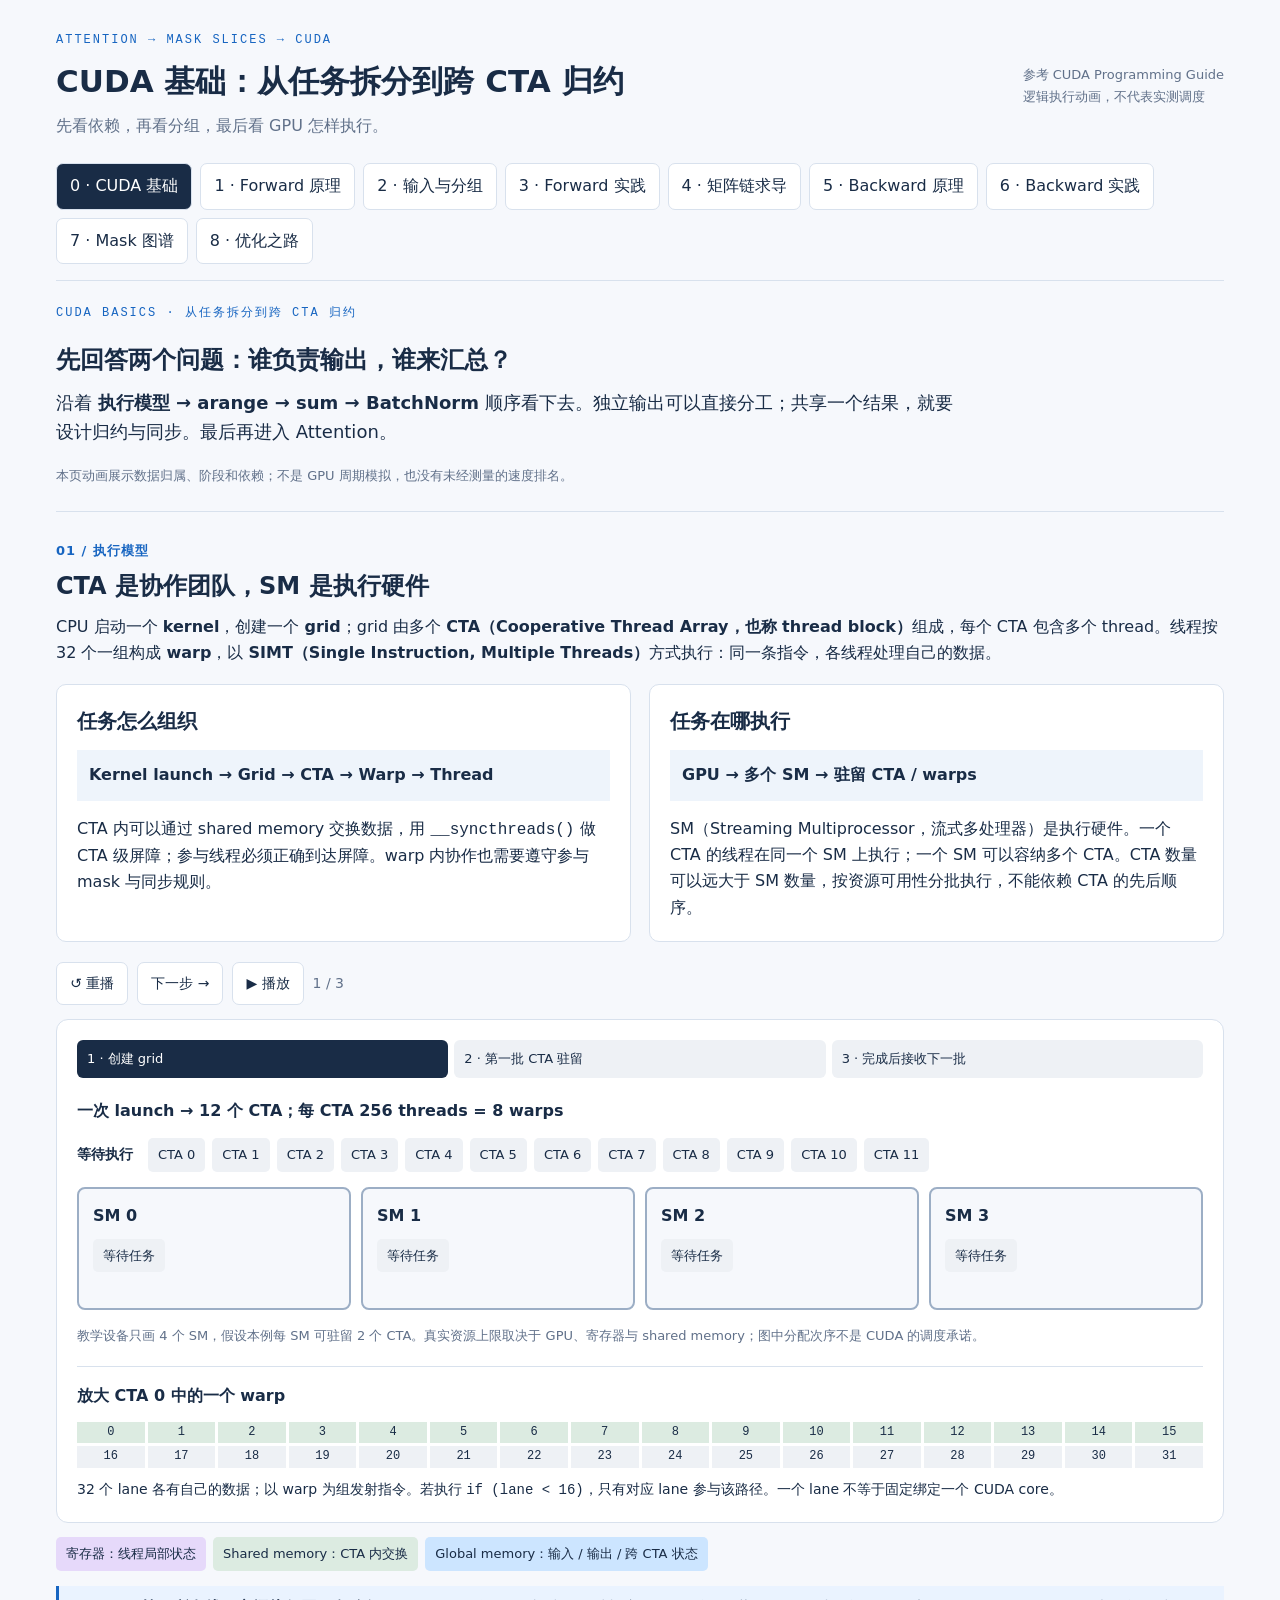
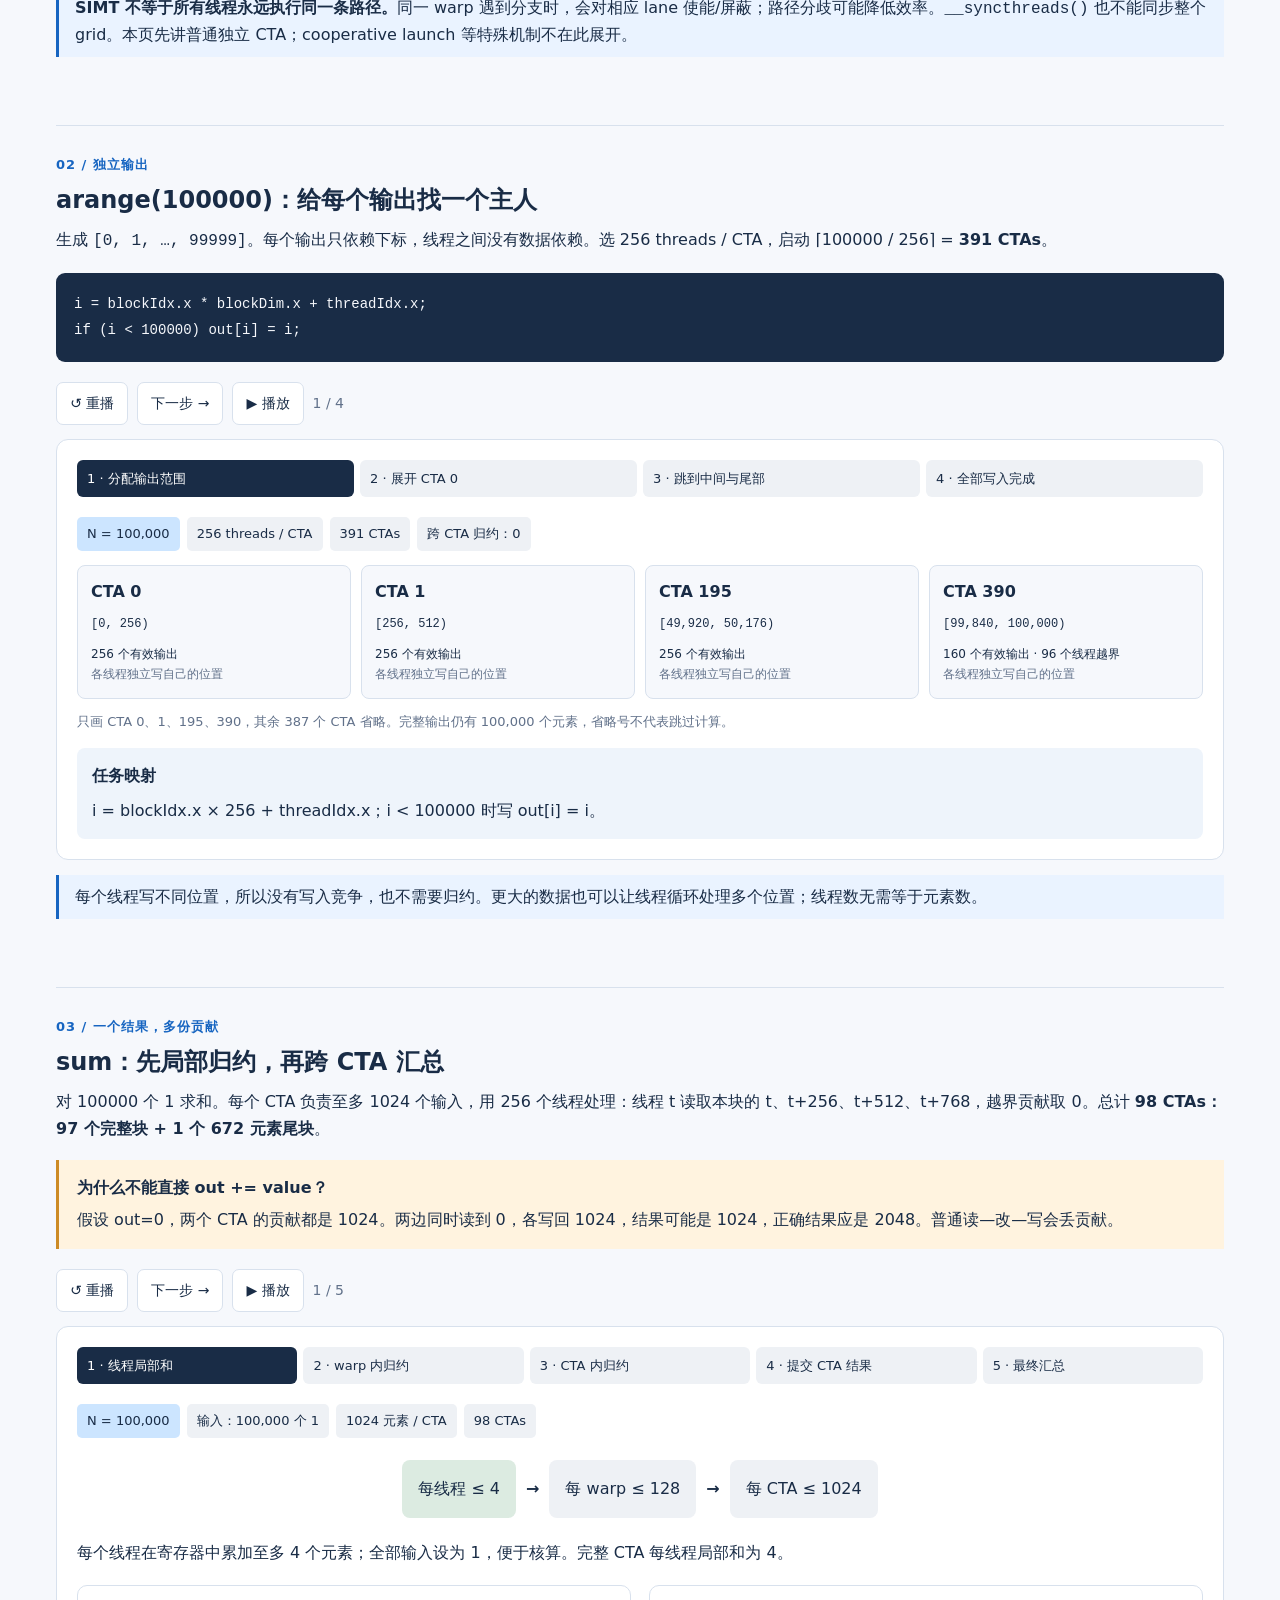
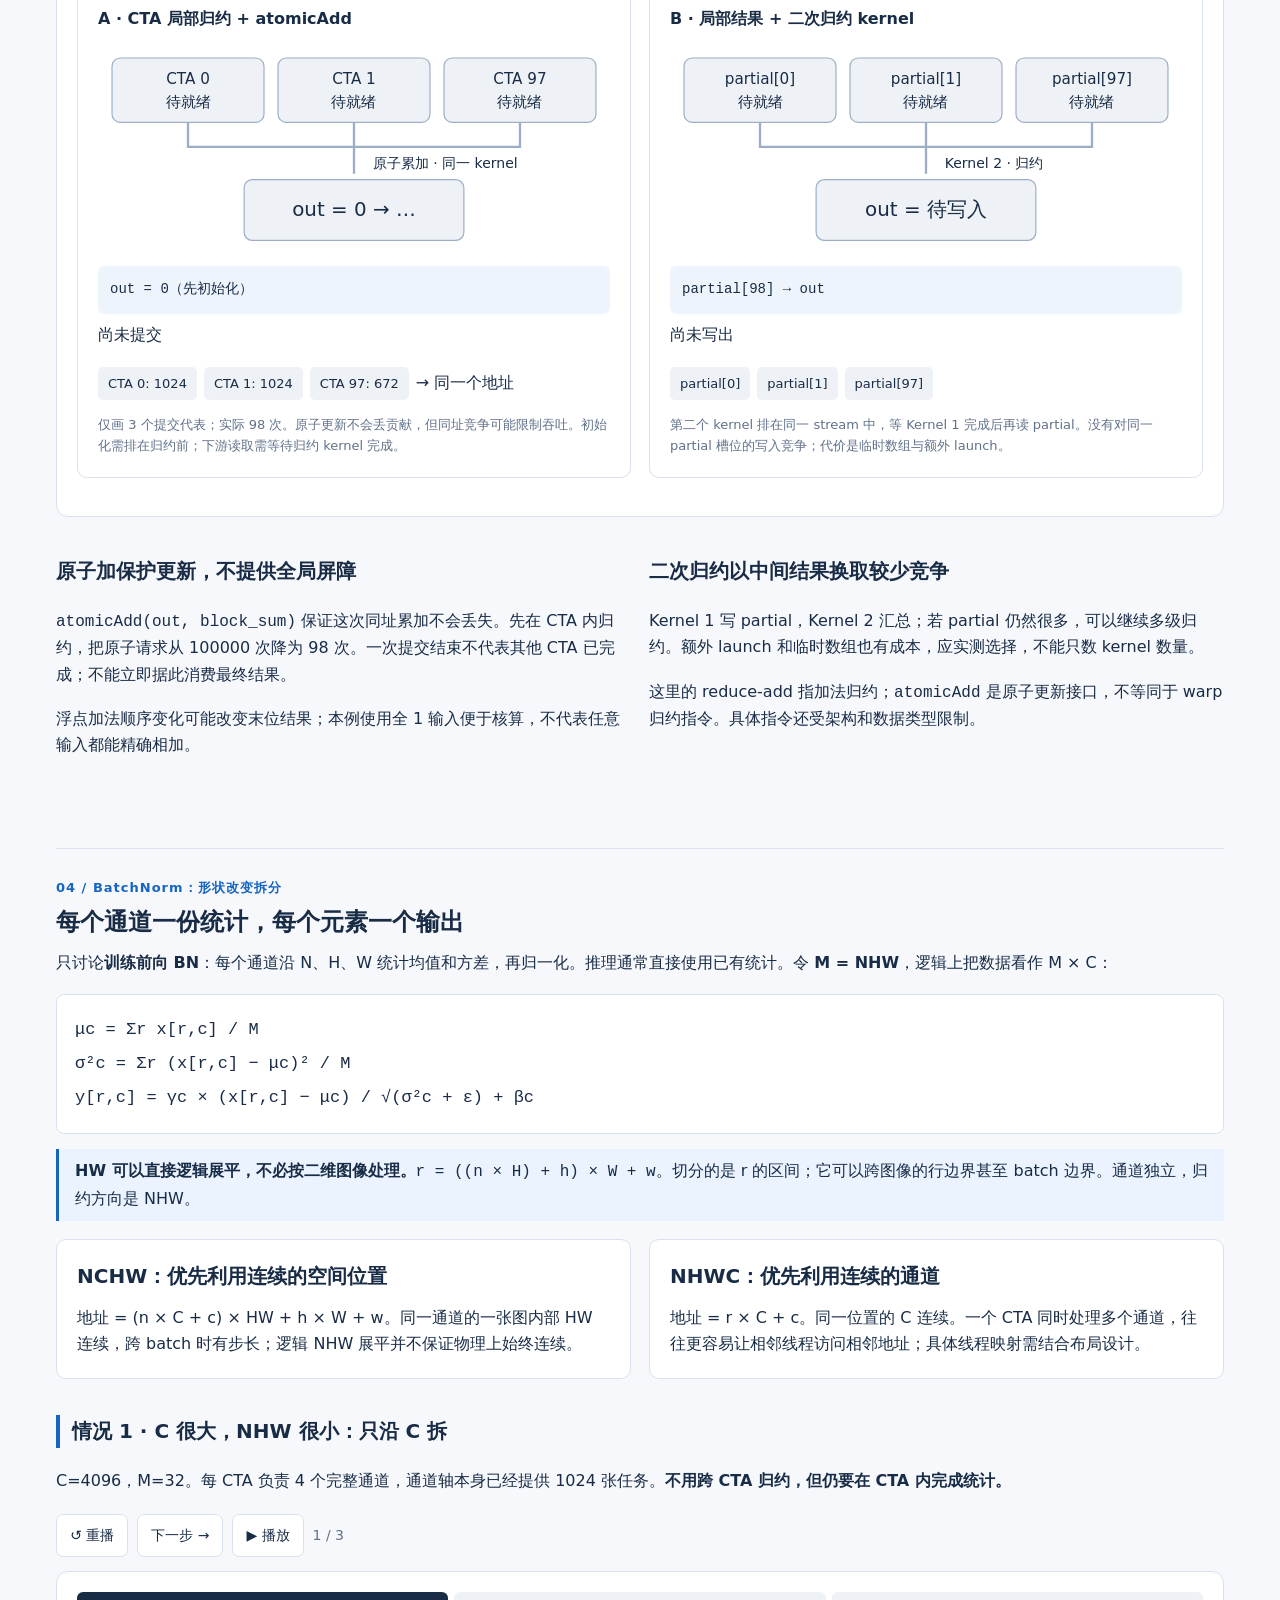
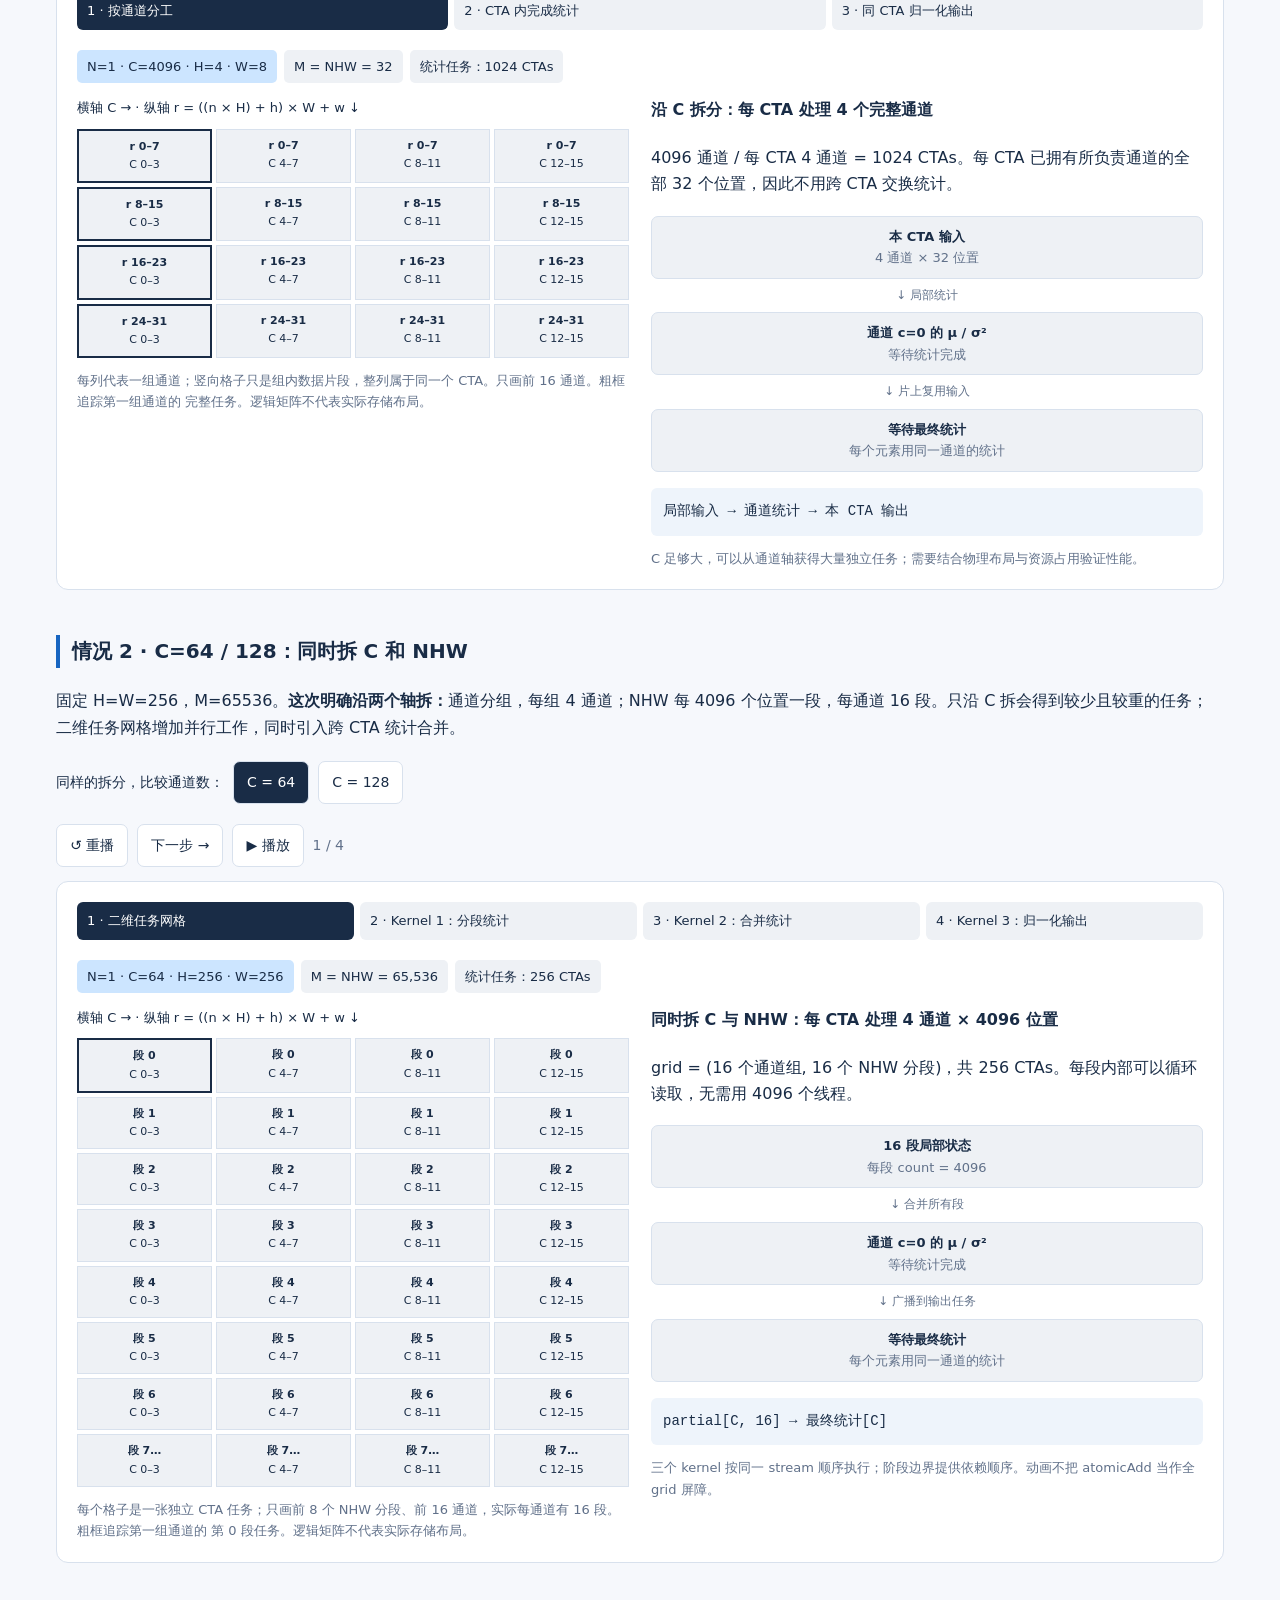
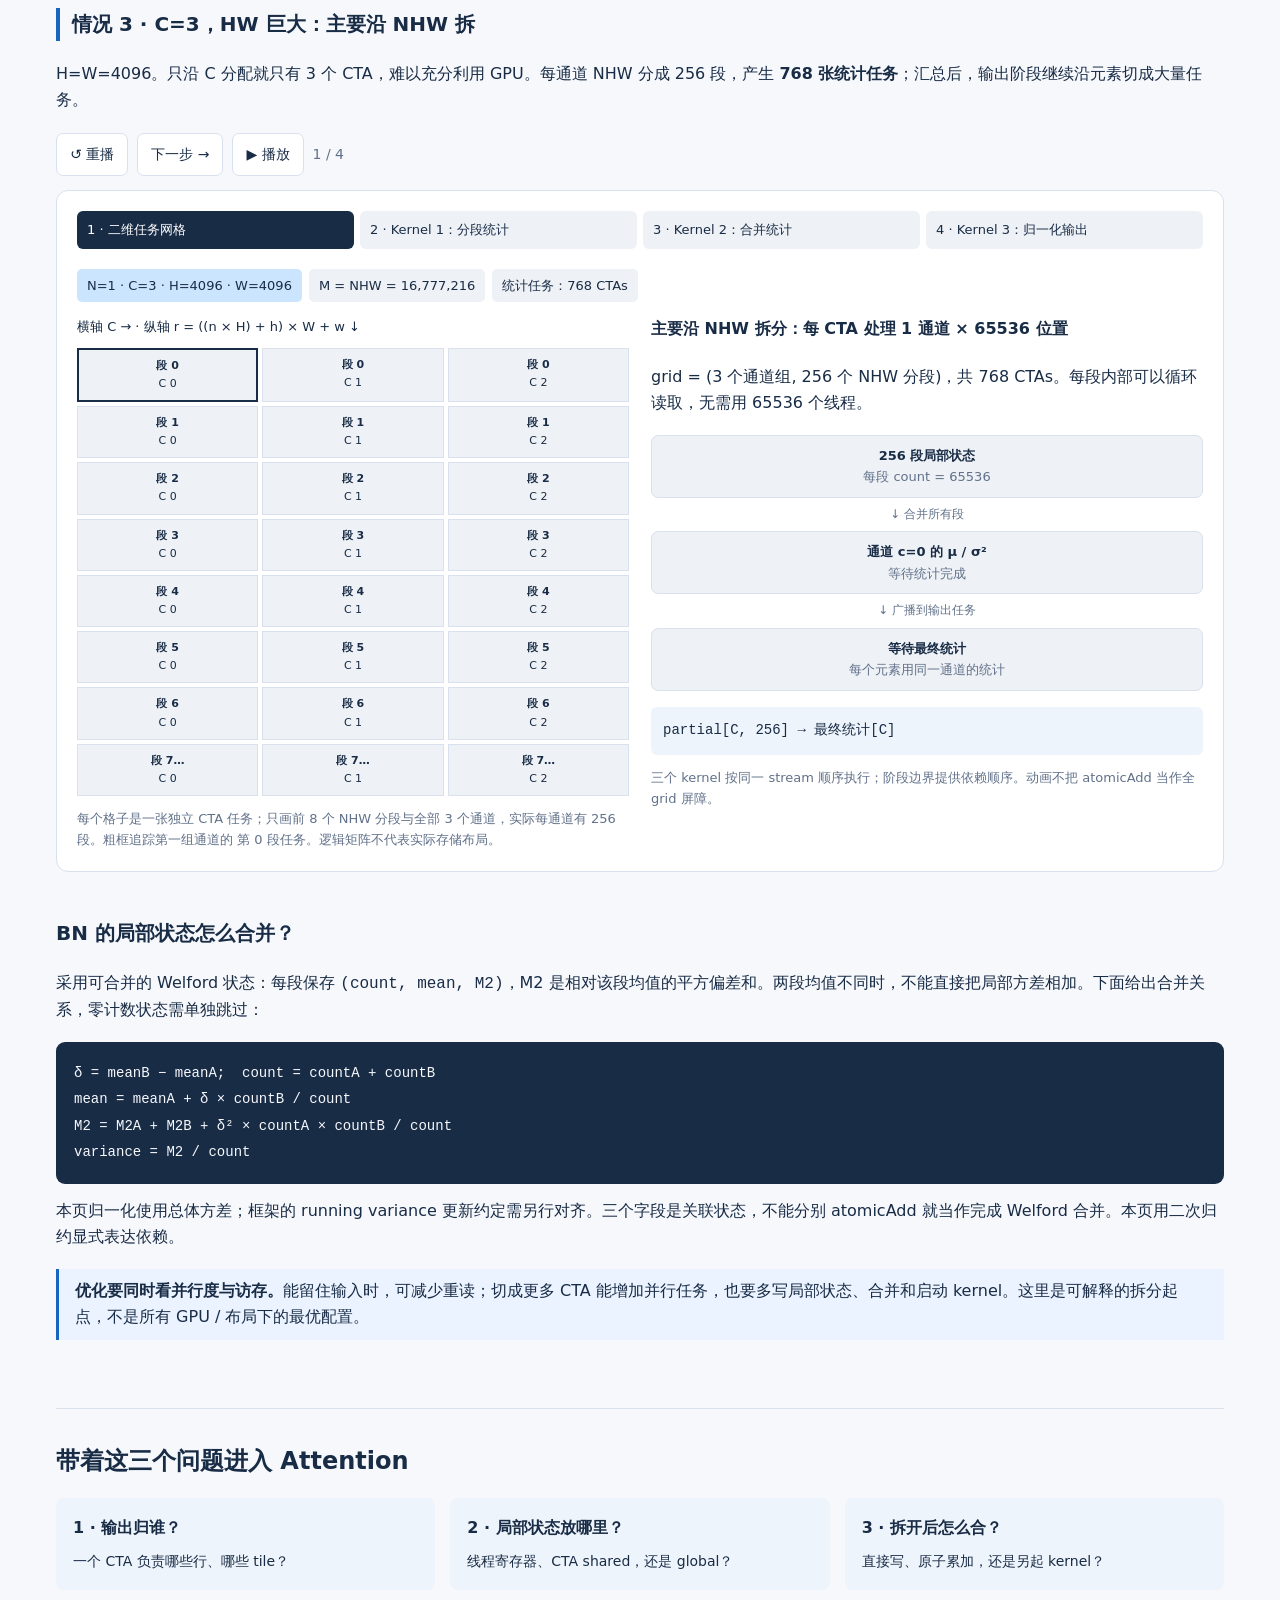
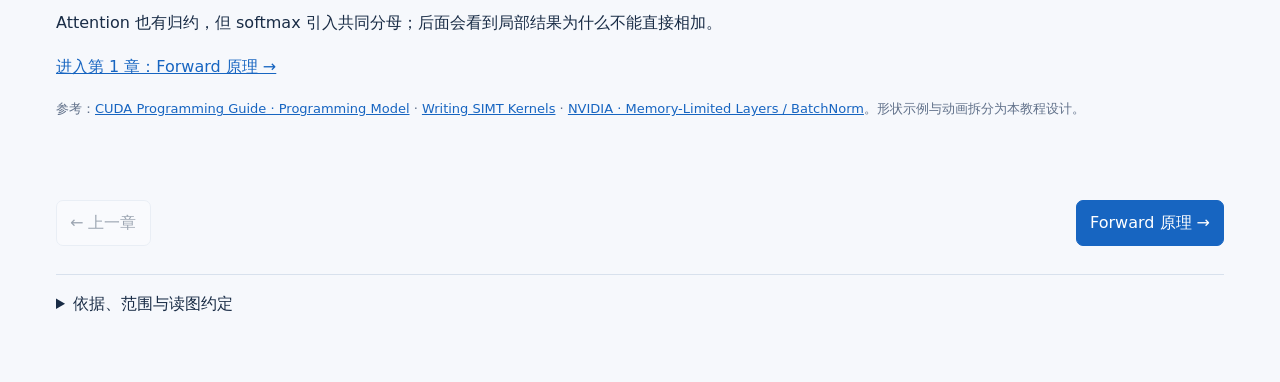
==== commit 10f6a384: "docs: add sequential CUDA basics with reduction and BatchNorm animations" ====
--- a/docs/tutorials/attention-kernel-walkthrough/index.html
+++ b/docs/tutorials/attention-kernel-walkthrough/index.html
@@ -20,8 +20,9 @@
 .opt-metrics{display:grid;grid-template-columns:repeat(3,minmax(0,1fr));gap:16px;margin:24px 0}.opt-metrics>div{background:white;border:1px solid var(--line);border-radius:10px;padding:22px}.opt-metrics strong{display:block;font-size:36px;letter-spacing:-1px;color:var(--blue);line-height:1.5}.opt-metrics span{display:block;font-size:14px}.opt-card-grid{display:grid;grid-template-columns:repeat(2,minmax(0,1fr));gap:16px}.opt-card{padding:22px;background:white;border:1px solid var(--line);border-radius:10px}.opt-card h4{font-size:19px;margin:4px 0 12px}.opt-card p{font-size:15px;margin:0}.opt-number{color:var(--blue);font:13px ui-monospace,monospace}.opt-jumps{display:flex;gap:8px;flex-wrap:wrap;margin:24px 0}.opt-table-wrap{overflow:auto}.opt-table-wrap table{min-width:740px}.opt-code{background:#eaf1f9;padding:20px;border-radius:8px;overflow:auto;font-size:14px}.opt-board svg{min-width:960px}#opt-step{max-width:180px}#opt-section-2,#opt-section-3{margin-top:40px}#opt-section-1{margin-top:32px}@media(max-width:700px){.opt-metrics,.opt-card-grid{grid-template-columns:minmax(0,1fr)}.opt-metrics strong{font-size:30px}.opt-card{padding:18px}}
 .u1-flow{background:#eef4fb;border:1px solid var(--line);border-radius:8px;padding:18px;font:15px/2 ui-monospace,monospace;overflow-wrap:anywhere}.u1-compute article{min-width:0}.u1-compute h4{margin-bottom:12px}.bank-comparison{display:grid;grid-template-columns:repeat(3,minmax(0,1fr));gap:14px;overflow-x:auto}.bank-comparison article{min-width:230px}.bank-comparison h4{margin:12px 0 6px}.bank-comparison p{font-size:13px}.bank-comparison .board{padding:4px;margin:10px 0}.bank-board svg{min-width:0}.bank-comparison .bank-board svg{width:100%;min-width:0}.bank-focus{background:#eef4fb;padding:8px;border-radius:6px}@media(max-width:760px){.bank-comparison{grid-template-columns:repeat(3,260px)}}.bank-strip{display:grid;grid-template-columns:repeat(16,minmax(0,1fr));gap:3px;overflow:auto;font-size:12px}.bank-strip small{font-size:10px}
 .u1-board svg{min-width:0}.u1-board{min-width:0}
+.u1-architecture{border-bottom:1px solid var(--line);padding-bottom:24px;margin-bottom:28px}.u1-token-story{display:grid;grid-template-columns:repeat(4,minmax(0,1fr));gap:10px;margin:20px 0}.u1-token-story>span{padding:15px;border:1px solid var(--line);border-radius:9px;font-weight:600}.u1-token-story small{display:block;font-weight:400;margin-top:6px;color:var(--ink)}.u1-und{background:#dcebe1}.u1-gen{background:#e6d9fa}.u1-architecture-board svg{min-width:680px}.u1-architecture .formula{font-size:15px;overflow-wrap:anywhere}@media(max-width:650px){.u1-token-story{grid-template-columns:repeat(2,minmax(0,1fr))}}
 </style>
 <main><header><div><div class="eyebrow">ATTENTION → MASK SLICES → CUDA</div><h1>跟着一块 O，走完一次 Attention</h1><span class="muted">先看依赖，再看分组，最后看 GPU 怎样执行。</span></div><small>实现依据：2026-10-20 安装源码快照<br>真实输入：rank 0 / step 3 · d = 128<br>动画是逻辑顺序，不是 GPU 周期或实测调度轨迹</small></header>
 <nav id="nav" aria-label="教程章节"></nav><div id="practice-tabs" hidden></div><div id="lesson-content"><div id="intro"></div><div id="controls" class="controls"></div><div class="legend"><span><i class="key" style="background:var(--q)"></i>选中的 Q / O</span><span><i class="key" style="background:var(--light)"></i>允许访问 / mask = 1</span><span><i class="key" style="background:var(--blue)"></i>本轮处理（深蓝）</span><span><i class="key" style="background:#eef1f5"></i>不可见 / 未参与</span></div><div id="scene"></div><div id="status" aria-live="polite"></div><div id="detail"></div></div><div class="bottom"><button id="back">← 上一章</button><button id="forward" class="primary">下一章 →</button></div>
 <details><summary>依据、范围与读图约定</summary><p>本页固定讲解 MoT 的 CP=1、本地 FFA forward、auto_range_merge=False、disable_fwd_atomic_reduction=False。真实形状和 ranges 来自此前保存的 workload；不是新采集的执行 trace。通用 Attention 页使用 8×8 的缩小教学网格。深蓝表示逻辑处理当前块，流水线中的 K/V 实际可交错预取。</p><p>二值 mask M=1 表示可见；加到 score 上的 B 为 0（可见）或 −∞（不可见）。ranges 的 attn_type=0 则表示 Full，attn_type=1 表示 causal，不能把这两个编码当成二值 mask。</p><ul><li><code>真实输入与 ranges 快照</code></li><li><code>MoT metadata → ranges 适配器</code>：CPU 建计划，缓存复用；不是先在 GPU 建 N×N mask。</li><li><code>tile 选择</code>；<code>persistent 调度器</code></li><li><code>TMA / shared / 在线 softmax</code>；<code>锁与跨 slice 合并</code></li><li><code>FFA → fast_zero_fill 的 launch 顺序</code>；<code>输出 dtype 转换</code></li><li><a href="https://developer.nvidia.com/blog/cuda-refresher-cuda-programming-model/">NVIDIA：CTA 与 L2 / shared memory</a>。不同 CTA 可以命中相同 L2 数据；本页不假设命中率，也不把 shared memory 画成跨 CTA 公共缓存。</li></ul><p>QKᵀ 与 PV 在同一融合 kernel；中间整张 S/P 不落 HBM。Kᵀ 是运算视图，不代表存在一份完整的转置 K 张量。实际所有边界均采用左闭右开区间。</p></details></main>
-<link rel="stylesheet" href="vendor/katex/katex.min.css"><link rel="stylesheet" href="math-format.css"><link rel="stylesheet" href="optimizations.css?v=dense-layout-20261104"><script src="vendor/katex/katex.min.js"></script><script src="math-format.js"></script><script src="data.js"></script><script src="mask-data.js"></script><script src="mask-lesson.js"></script><script src="dummy-data.js"></script><script src="dummy-lesson.js"></script><script src="compute-flow.js"></script><script src="strategy.js"></script><script src="backward.js"></script><script src="fa4-data.js"></script><script src="fa4-lesson.js"></script><script src="plain-backward.js"></script><script src="row-backward.js"></script><script src="attention-backward.js"></script><script src="lesson-guide.js"></script><script src="mask-atlas-data.js"></script><script src="mask-atlas.js"></script><script src="optimizations.js?v=dense-layout-20261104"></script><script src="bank-explorer.js"></script><script src="output-tiling.js"></script><script src="u1-mask-primer.js"></script><script src="app.js?v=lesson-flow-20261104"></script></html>
+<link rel="stylesheet" href="vendor/katex/katex.min.css"><link rel="stylesheet" href="math-format.css"><link rel="stylesheet" href="cuda-basics.css?v=20261110"><link rel="stylesheet" href="optimizations.css?v=dense-layout-20261104"><script src="vendor/katex/katex.min.js"></script><script src="math-format.js"></script><script src="data.js"></script><script src="mask-data.js"></script><script src="mask-lesson.js"></script><script src="dummy-data.js"></script><script src="dummy-lesson.js"></script><script src="compute-flow.js"></script><script src="strategy.js"></script><script src="backward.js"></script><script src="fa4-data.js"></script><script src="fa4-lesson.js"></script><script src="plain-backward.js"></script><script src="row-backward.js"></script><script src="attention-backward.js"></script><script src="lesson-guide.js?v=cuda-basics-20261110"></script><script src="mask-atlas-data.js"></script><script src="mask-atlas.js"></script><script src="optimizations.js?v=dense-layout-20261104"></script><script src="bank-explorer.js"></script><script src="output-tiling.js"></script><script src="u1-mask-primer.js?v=cuda-compat-20261110"></script><script src="cuda-basics.js?v=20261110"></script><script src="app.js?v=cuda-basics-20261110"></script></html>
--- a/docs/tutorials/attention-kernel-walkthrough/cuda-basics.css
+++ b/docs/tutorials/attention-kernel-walkthrough/cuda-basics.css
@@ -0,0 +1,3 @@
+.cu-lesson{--cu-green:#dcebe1;--cu-purple:#e6d9fa}.cu-lead{font-size:18px;max-width:900px}.cu-section{padding:28px 0;border-top:1px solid var(--line);margin-top:25px}.cu-kicker{color:var(--blue);font-size:13px;letter-spacing:1px;font-weight:600}.cu-section h2{margin-top:8px}.cu-section h3{font-size:20px}.cu-compare{display:grid;grid-template-columns:repeat(2,minmax(0,1fr));gap:18px;margin:18px 0}.cu-compare>*{min-width:0}.cu-route{background:white;border:1px solid var(--line);border-radius:10px;padding:20px}.cu-route h3,.cu-route h4{margin:0 0 12px}.cu-route p:last-child{margin-bottom:0}.cu-hierarchy{font-weight:600;background:#eef4fb;padding:12px;margin-bottom:15px;overflow-wrap:anywhere}.cu-controls{display:flex;gap:9px;align-items:center;flex-wrap:wrap;margin:20px 0 14px}.cu-controls button{font-size:14px}.cu-controls span{font-size:14px}.cu-view{background:#fff;border:1px solid var(--line);padding:20px;border-radius:12px}.cu-view p:last-child{margin-bottom:0}.cu-phases{display:flex;gap:6px;padding:0;list-style:none;margin:0 0 20px;flex-wrap:wrap;counter-reset:phase}.cu-phases li{counter-increment:phase;padding:8px 10px;background:#eef1f5;border-radius:6px;font-size:13px;flex:1;min-width:110px}.cu-phases li:before{content:counter(phase) ' · '}.cu-phases .current{background:var(--ink);color:white}.cu-phases .done{background:var(--light)}.cu-chip{display:inline-block;padding:6px 10px;border-radius:5px;background:#eef1f5;font-size:13px;overflow-wrap:anywhere}.cu-chip.blue{background:var(--light)}.cu-chip.green{background:var(--cu-green)}.cu-chip.purple{background:var(--cu-purple)}.cu-queue,.cu-metrics,.cu-flow,.cu-storage{display:flex;gap:7px;align-items:center;flex-wrap:wrap;margin:14px 0}.cu-queue b{margin-right:8px;font-size:14px}.cu-grid-label{font-weight:600}.cu-sm-grid{display:grid;grid-template-columns:repeat(4,minmax(0,1fr));gap:10px;margin:15px 0}.cu-sm{border:2px solid #9caec5;border-radius:8px;padding:14px;background:#f6f8fc;min-width:0}.cu-sm>div{display:flex;flex-wrap:wrap;gap:6px;min-height:55px;align-content:start;margin-top:10px}.cu-caption{font-size:13px;color:var(--muted);margin:12px 0}.cu-warp{margin-top:20px;padding-top:16px;border-top:1px solid var(--line)}.cu-warp p{font-size:14px;margin-top:10px}.cu-lanes{display:grid;grid-template-columns:repeat(16,minmax(0,1fr));gap:3px;margin-top:12px}.cu-lanes span{background:var(--cu-green);font:12px/1.8 ui-monospace,monospace;text-align:center}.cu-lanes span:nth-child(n+17){background:#eef1f5}.cu-code{white-space:pre-wrap;overflow-wrap:anywhere;background:#192c46;color:#f6f8fc;border-radius:9px;padding:18px;font:14px/1.9 ui-monospace,monospace}.cu-task-grid{display:grid;grid-template-columns:repeat(4,minmax(0,1fr));gap:10px}.cu-task{background:#f6f8fc;border:1px solid var(--line);border-radius:8px;padding:13px;min-width:0}.cu-task>*{display:block}.cu-task code{font-size:12px;margin:10px 0;overflow-wrap:anywhere}.cu-task span,.cu-task small{font-size:12px}.cu-task-active{background:#eaf3ff;border-color:var(--blue)}.cu-lane-example{background:#eef4fb;padding:15px;border-radius:8px;margin-top:16px}.cu-lane-example p{margin:8px 0 0}.cu-race{background:#fff3df;border-left:3px solid #cd8b25;padding:15px 18px;margin:18px 0}.cu-race p{margin:6px 0 0}.cu-reduce-tree{display:flex;gap:10px;align-items:center;justify-content:center;margin:22px 0;flex-wrap:wrap}.cu-reduce-tree span{background:#eef1f5;border-radius:8px;padding:16px}.cu-reduce-tree .lit{background:var(--cu-green)}.cu-memory{font:14px/1.7 ui-monospace,monospace;background:#eef4fb;padding:12px;border-radius:6px;overflow-wrap:anywhere}.cu-equations{font:17px/2 ui-monospace,monospace;padding:18px;background:white;border:1px solid var(--line);border-radius:8px;overflow-wrap:anywhere}.cu-bn-case{margin:36px 0 45px}.cu-bn-case>h3{border-left:4px solid var(--blue);padding-left:12px}.cu-bn-layout{display:grid;grid-template-columns:minmax(0,1fr) minmax(0,1fr);gap:22px}.cu-axis{font-size:13px;margin-bottom:10px}.cu-bn-matrix{display:grid;grid-template-columns:repeat(var(--cu-cols),minmax(0,1fr));gap:4px}.cu-bn-cell{border:1px solid var(--line);background:#eef1f5;padding:7px 4px;text-align:center;min-width:0}.cu-bn-cell b,.cu-bn-cell span{display:block;font-size:11px}.cu-bn-cell.cu-stat{background:var(--cu-purple)}.cu-bn-cell.cu-merged{background:var(--light)}.cu-bn-cell.cu-output{background:var(--cu-green)}.cu-bn-cell.cu-selected{border:2px solid var(--ink)}.cu-bn-explain h4{margin-top:0}.cu-takeaways{display:grid;grid-template-columns:repeat(3,minmax(0,1fr));gap:15px;margin:20px 0}.cu-takeaways>div{background:#eef4fb;padding:17px;border-radius:8px}.cu-takeaways p{font-size:14px;margin:8px 0 0}@media(max-width:900px){.cu-task-grid{grid-template-columns:repeat(2,minmax(0,1fr))}.cu-bn-layout{grid-template-columns:1fr}}@media(max-width:650px){.cu-compare,.cu-takeaways{grid-template-columns:1fr}.cu-sm-grid{grid-template-columns:repeat(2,minmax(0,1fr))}.cu-view{padding:13px}.cu-route{padding:15px}.cu-lead{font-size:16px}.cu-equations{font-size:14px}.cu-lanes{grid-template-columns:repeat(8,minmax(0,1fr))}.cu-phases li{min-width:100px}.cu-controls{gap:6px}.cu-controls button{padding:8px 10px}}
+
+.cu-flow-svg{display:block;width:100%;height:auto;margin:12px 0}.cu-bn-flow{display:grid;gap:7px;text-align:center;margin:16px 0}.cu-bn-flow>div{border:1px solid var(--line);background:#eef1f5;border-radius:7px;padding:9px}.cu-bn-flow b,.cu-bn-flow small{display:block;font-size:13px}.cu-bn-flow>span{font-size:12px;color:var(--muted)}.cu-bn-flow>div.cu-ready{background:#dcebe1;border-color:#8cab98}
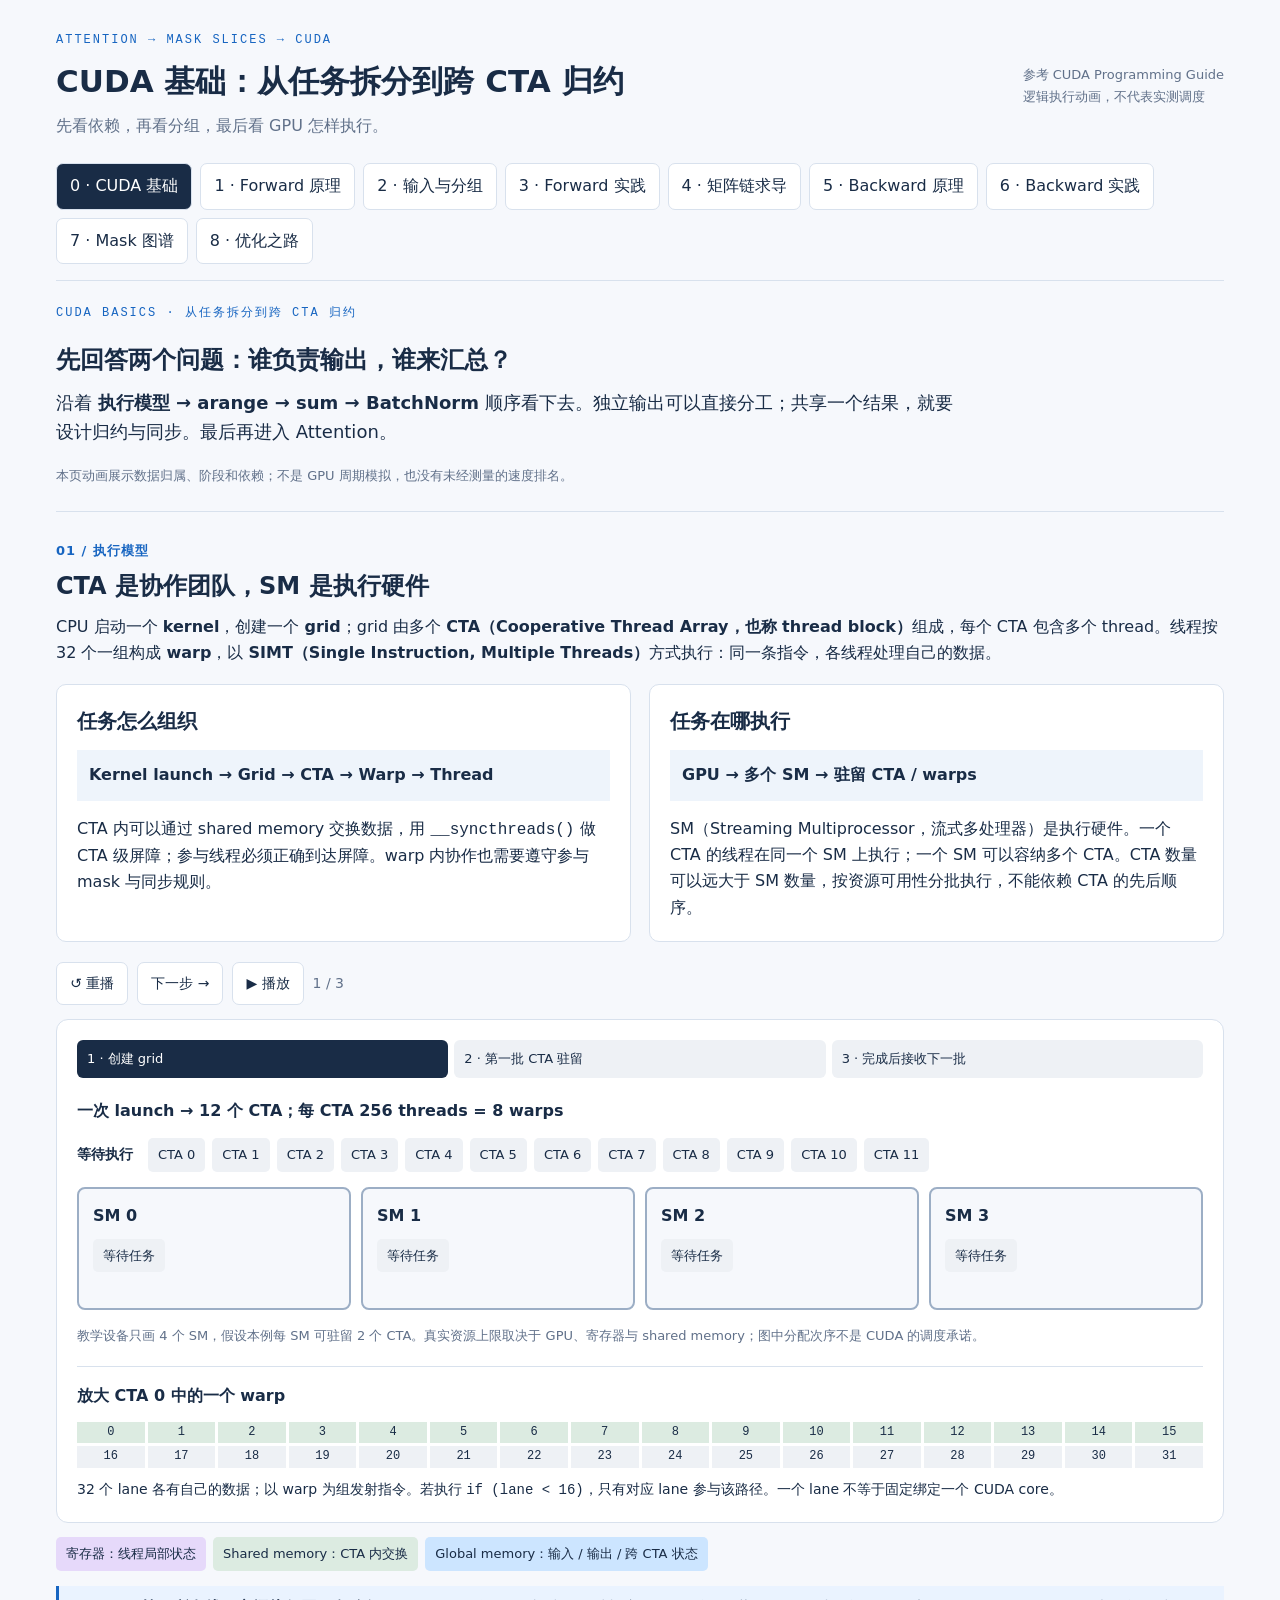
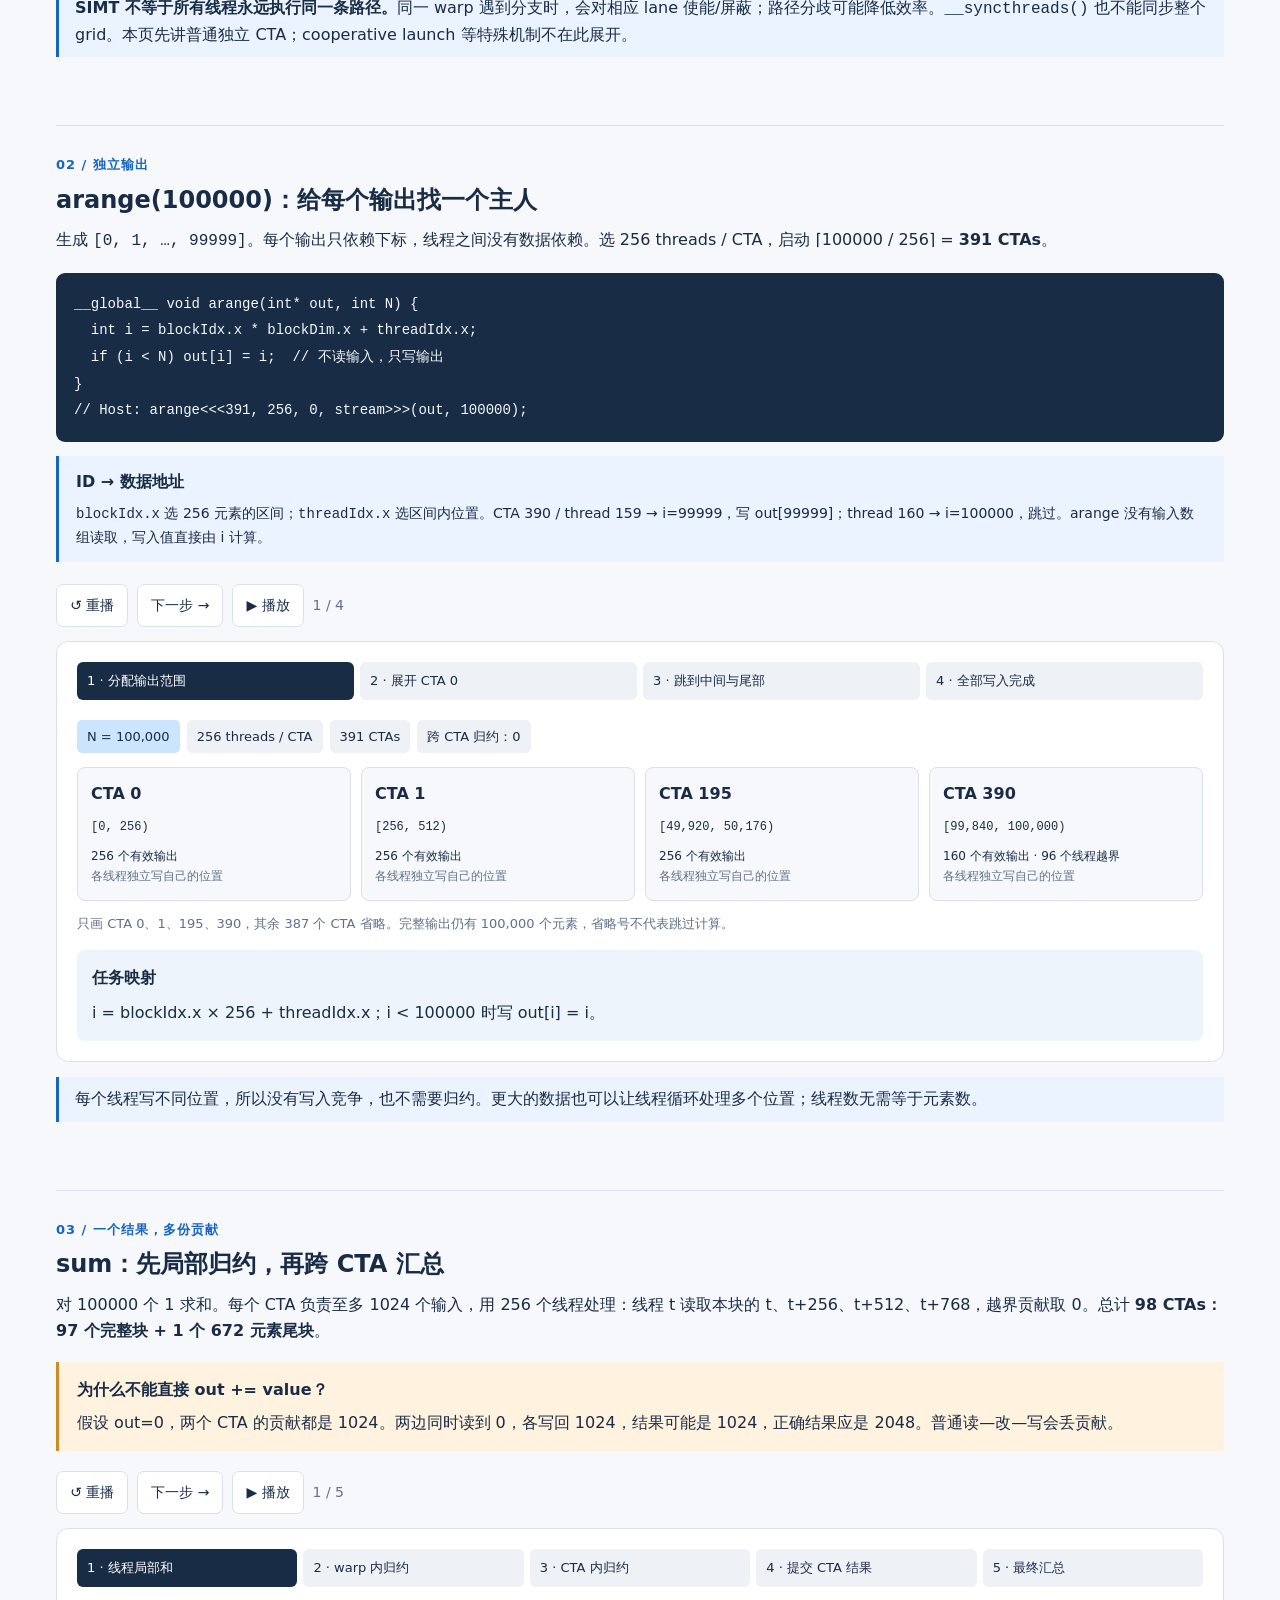
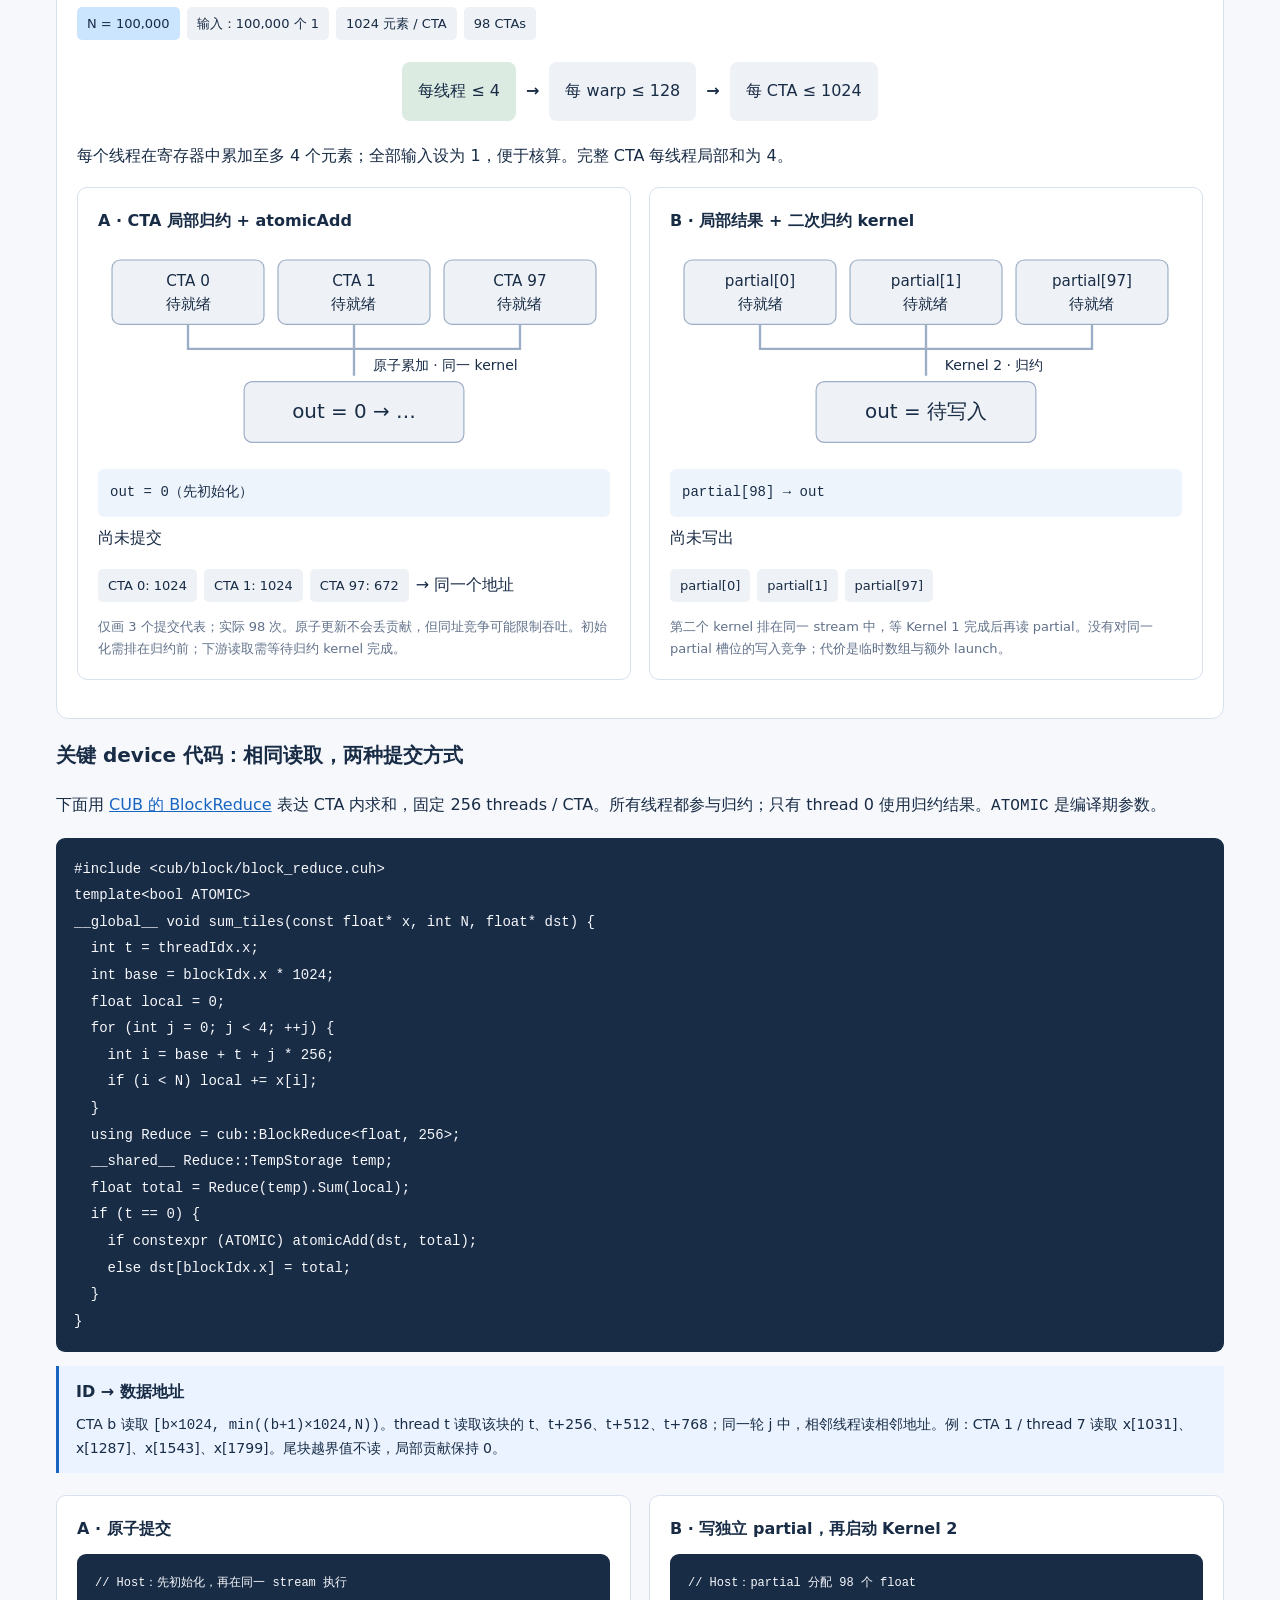
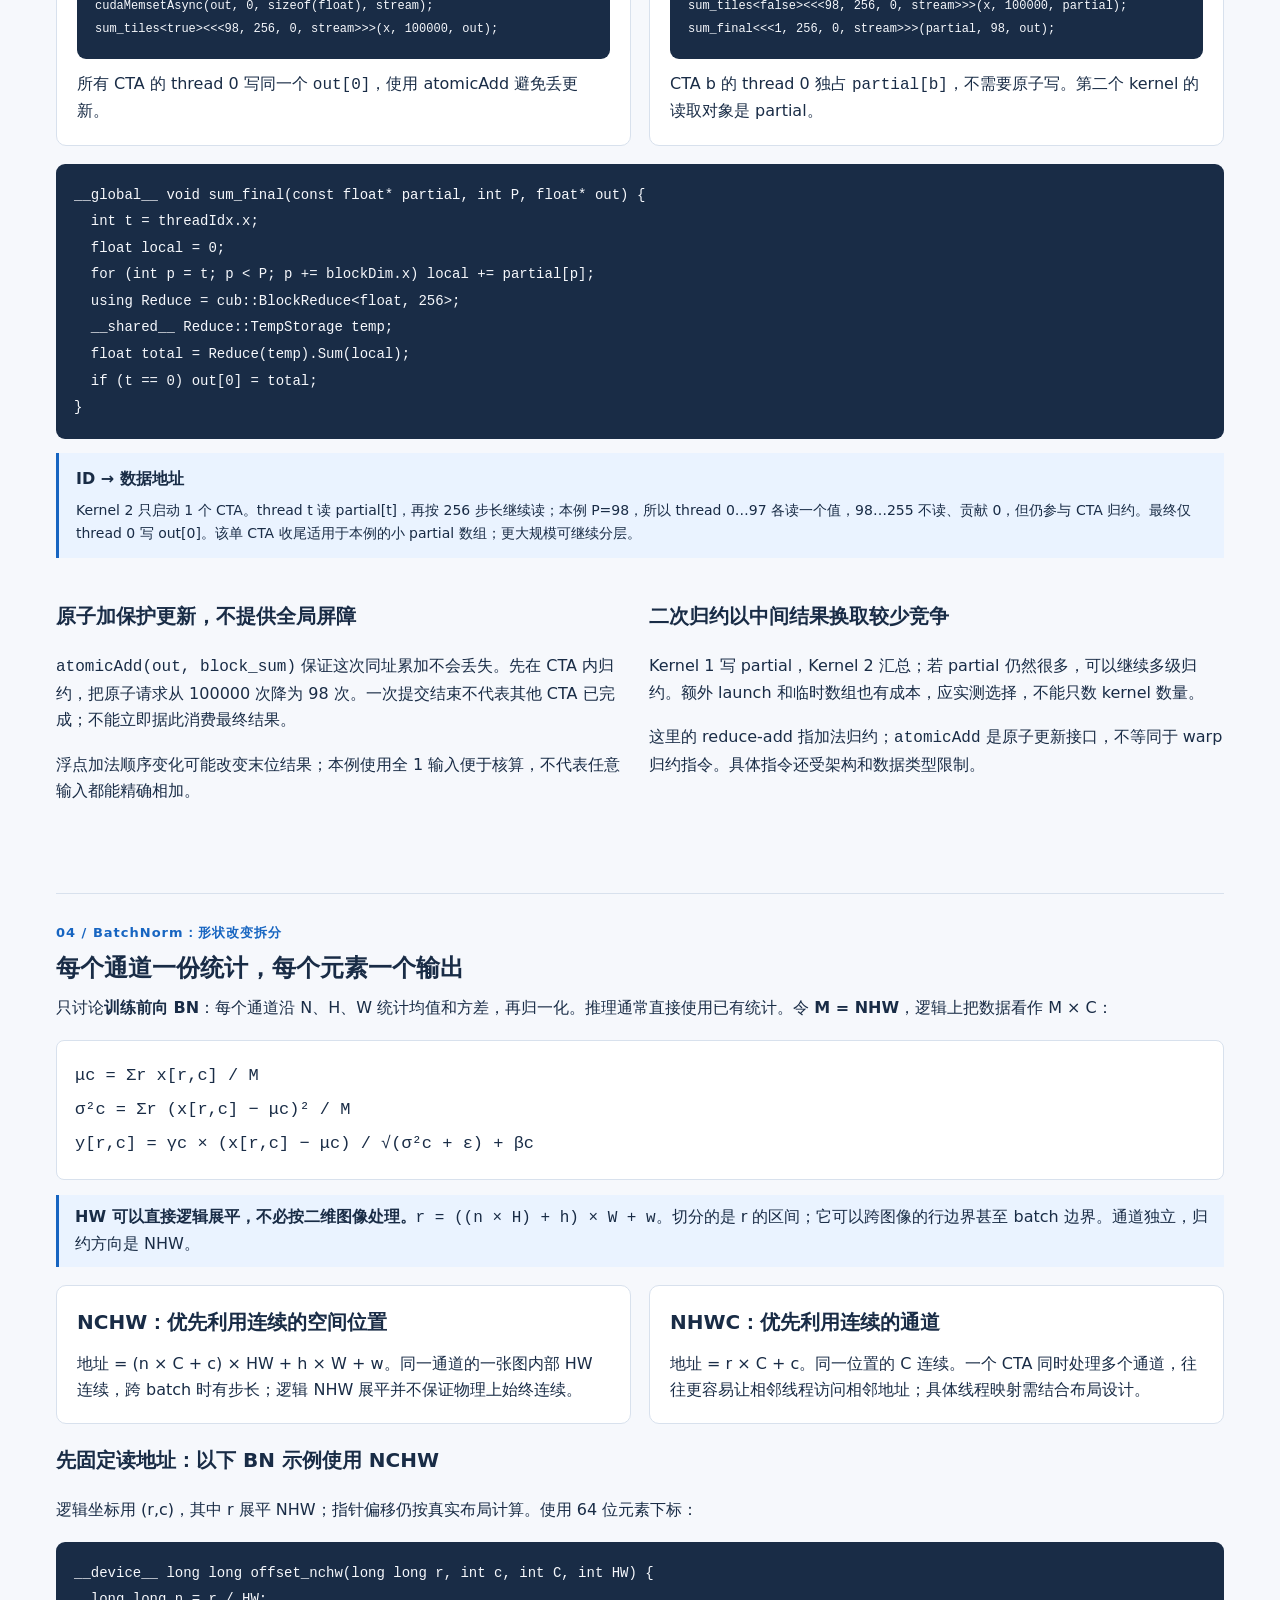
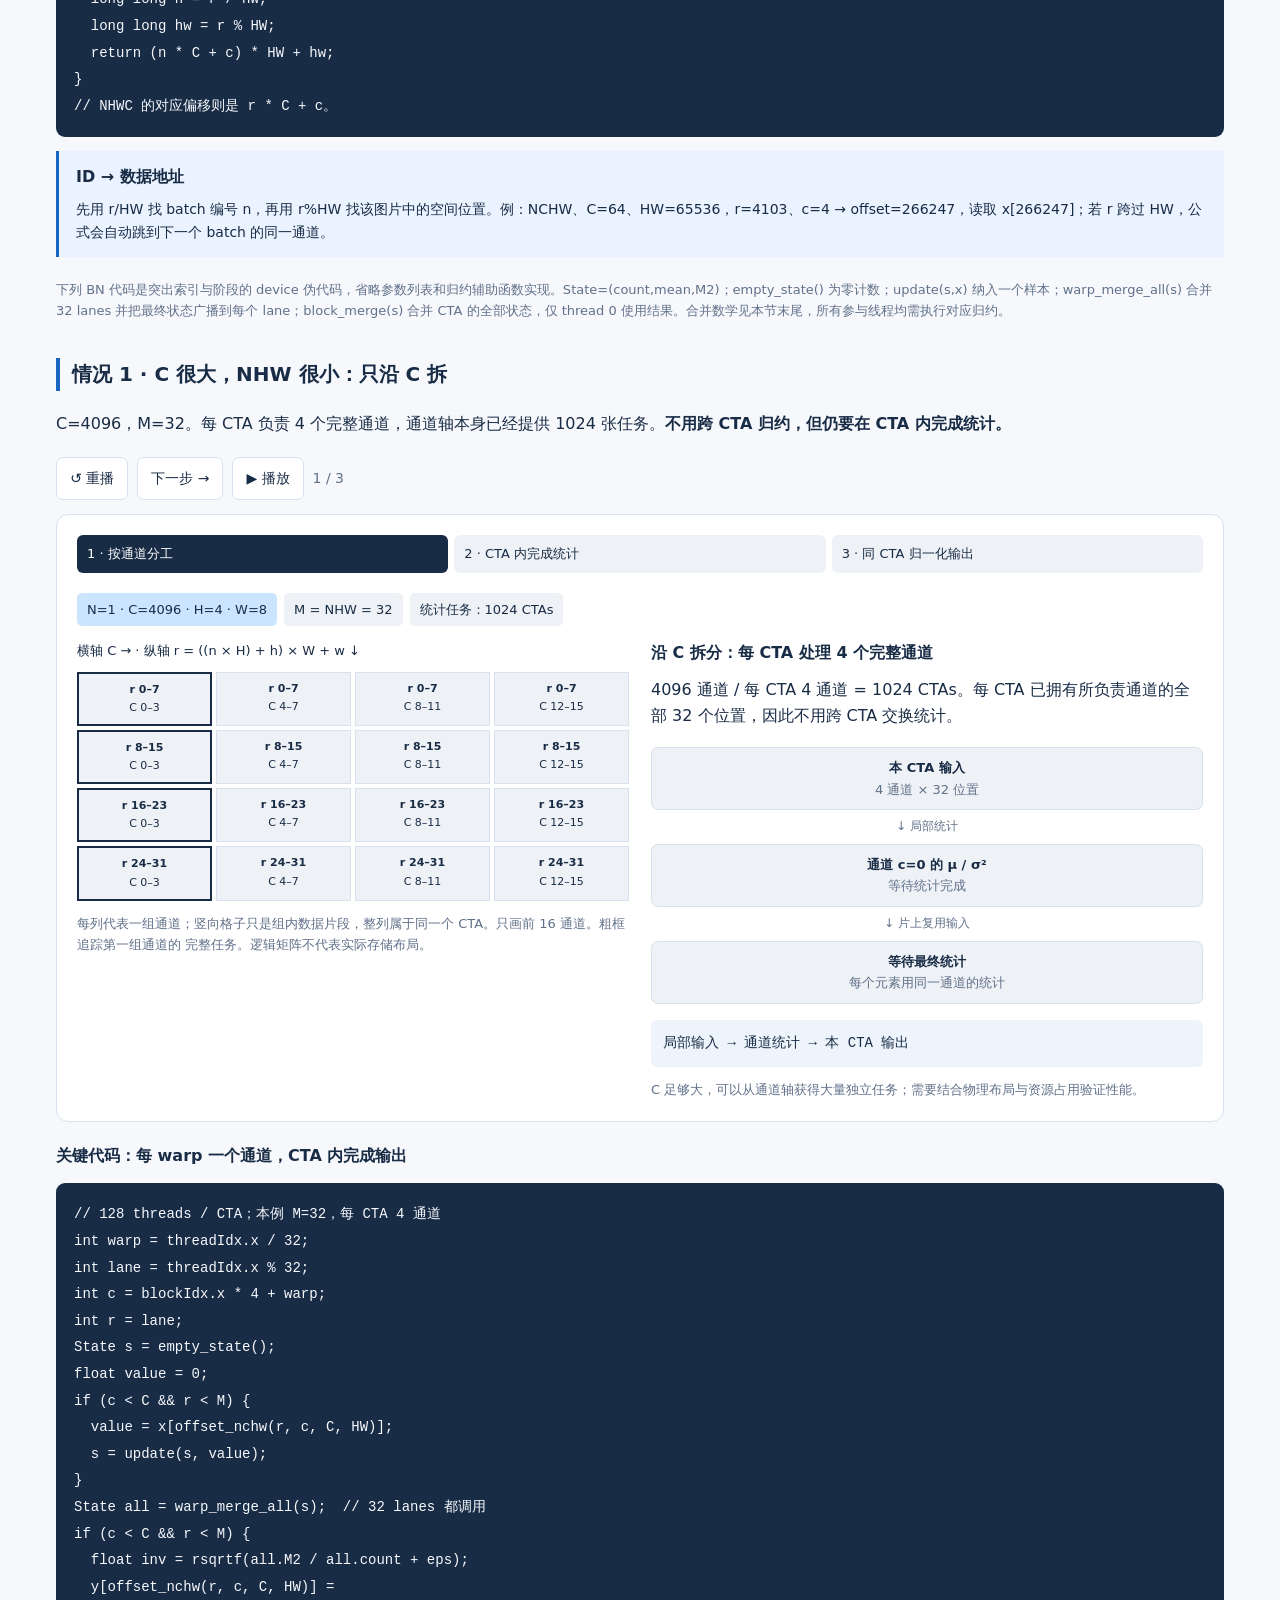
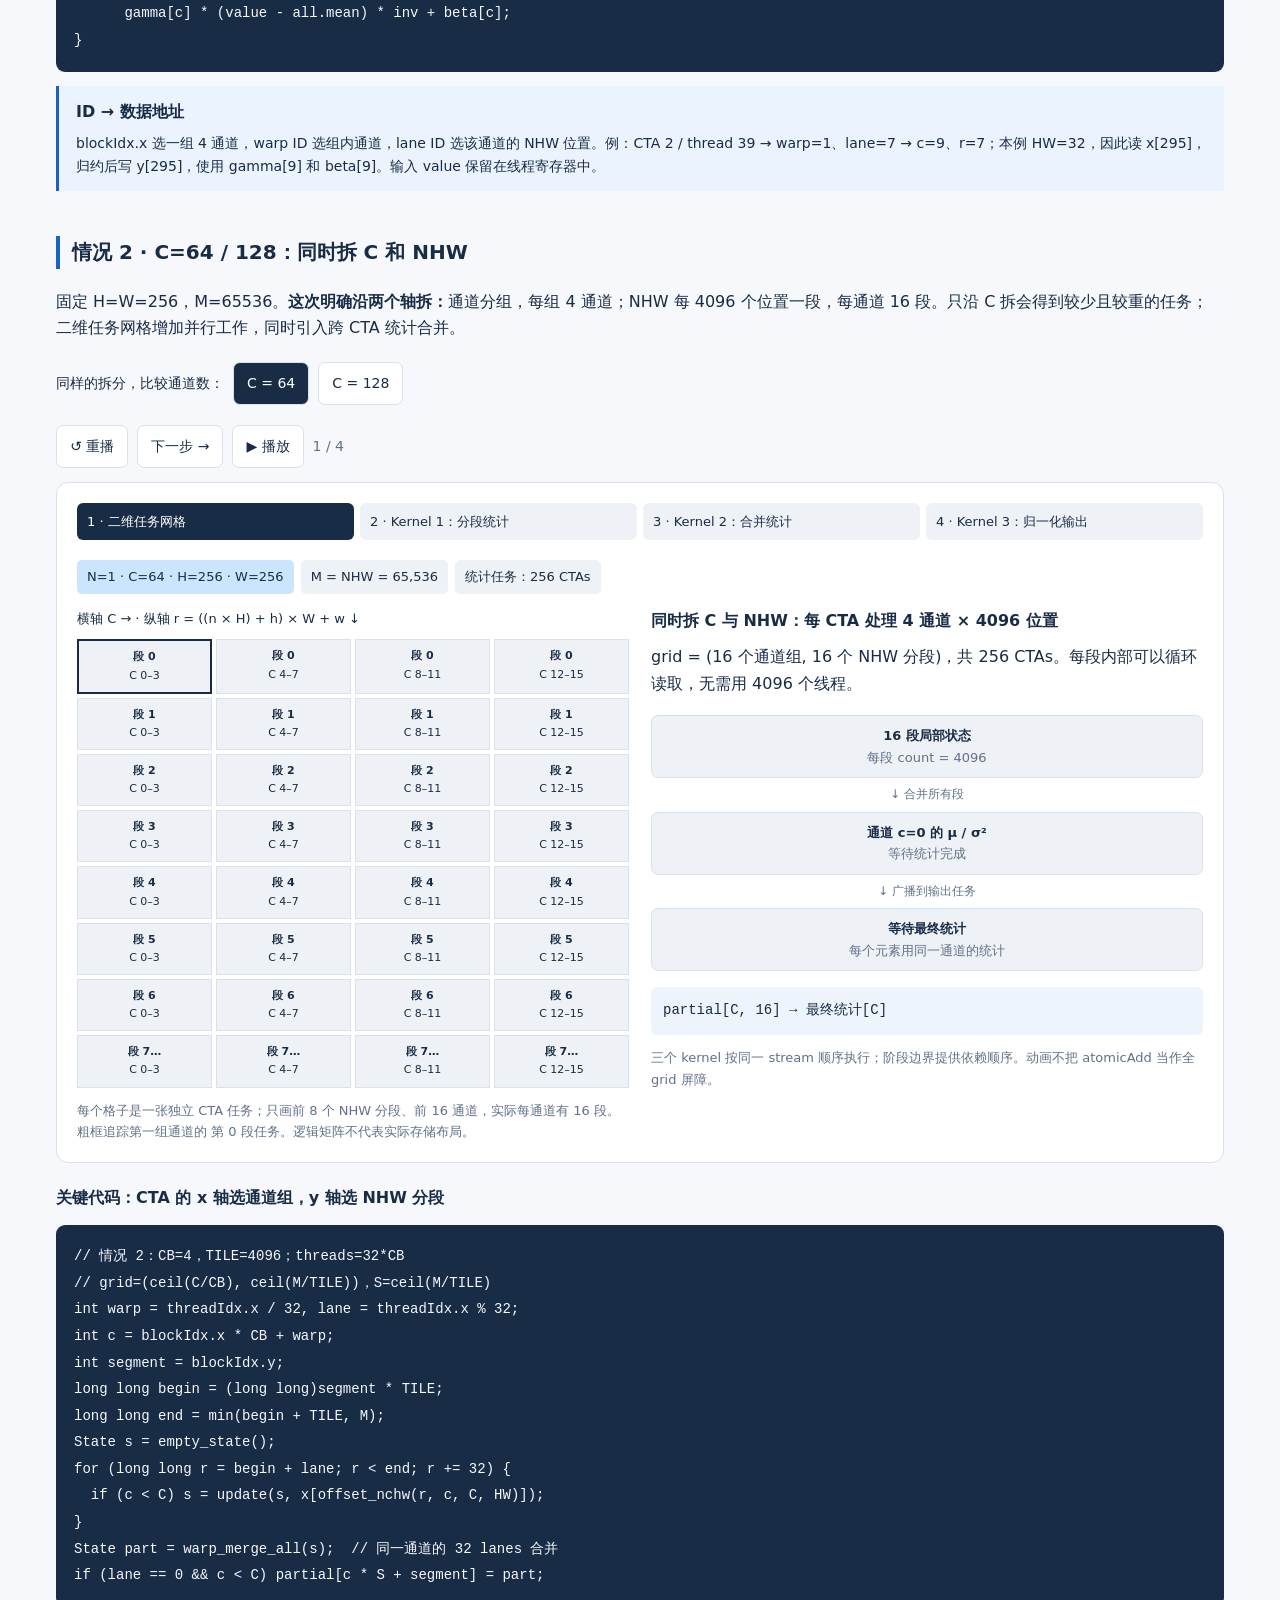
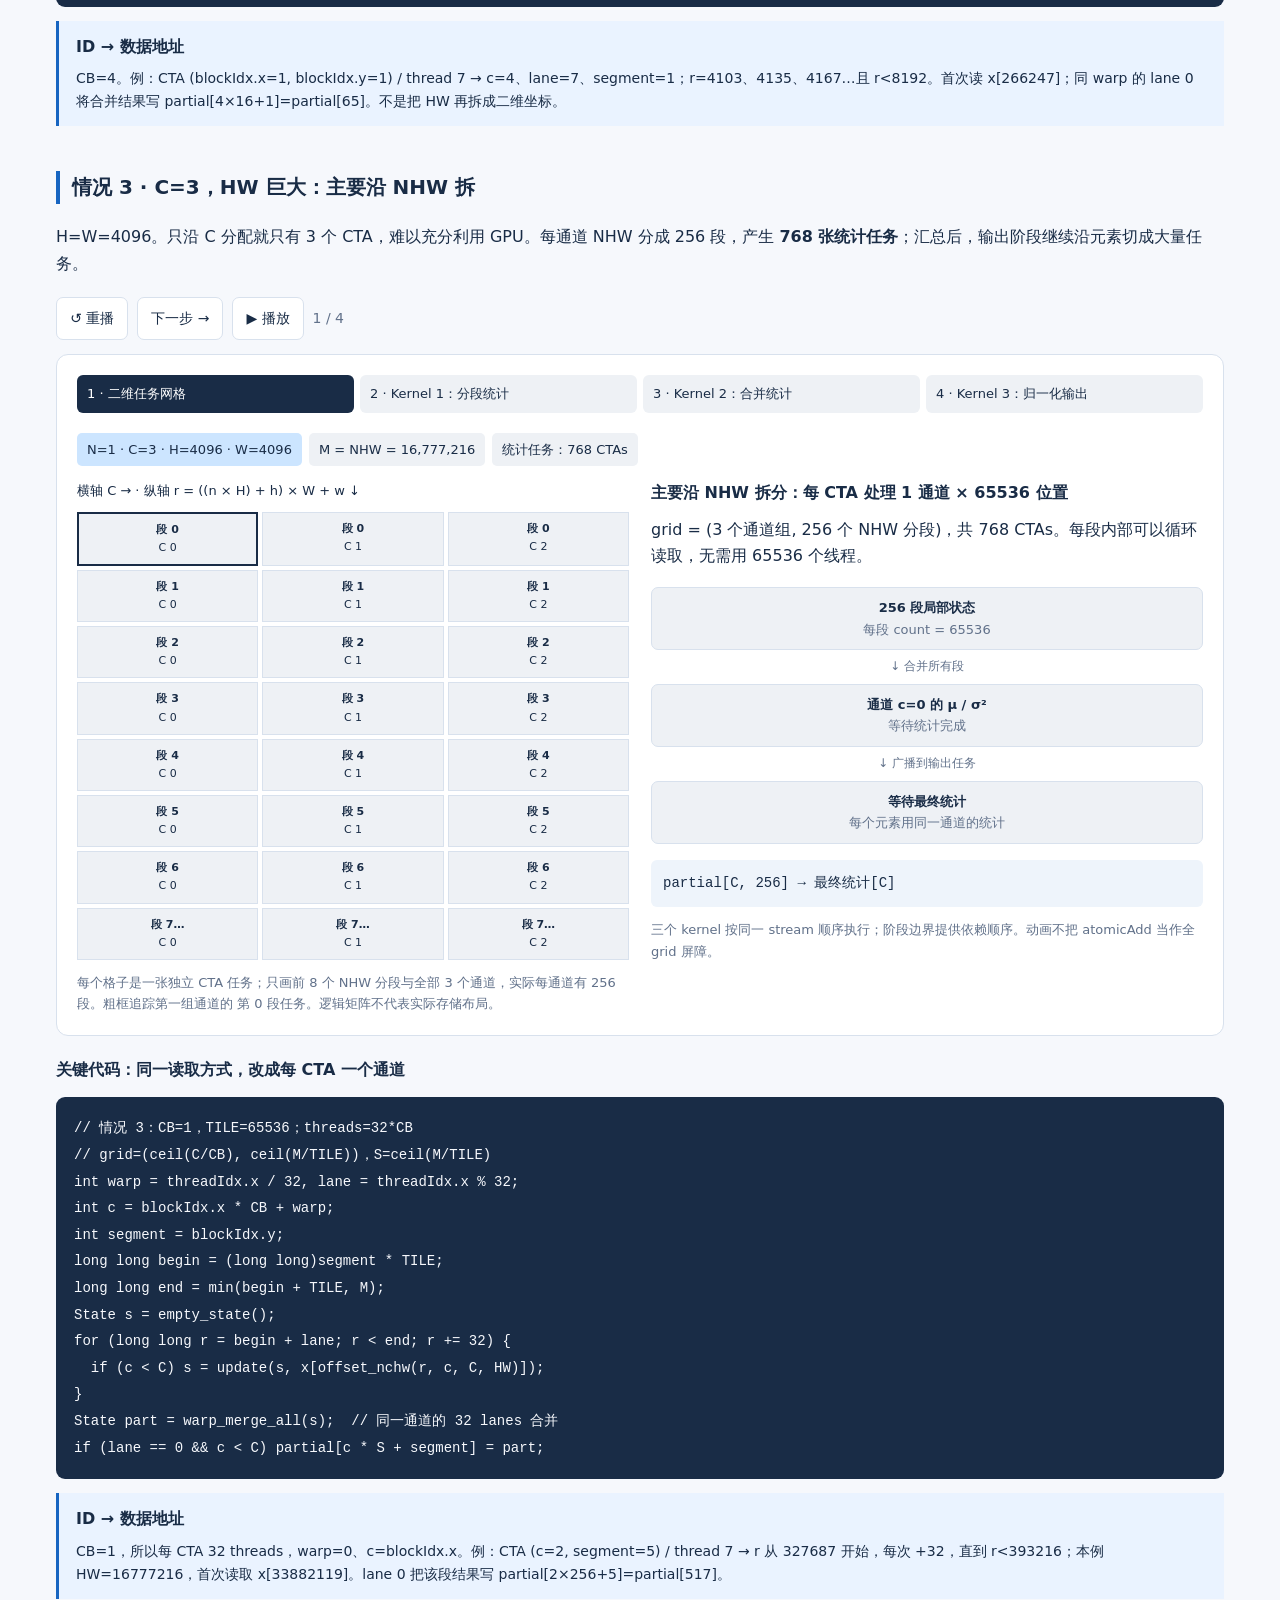
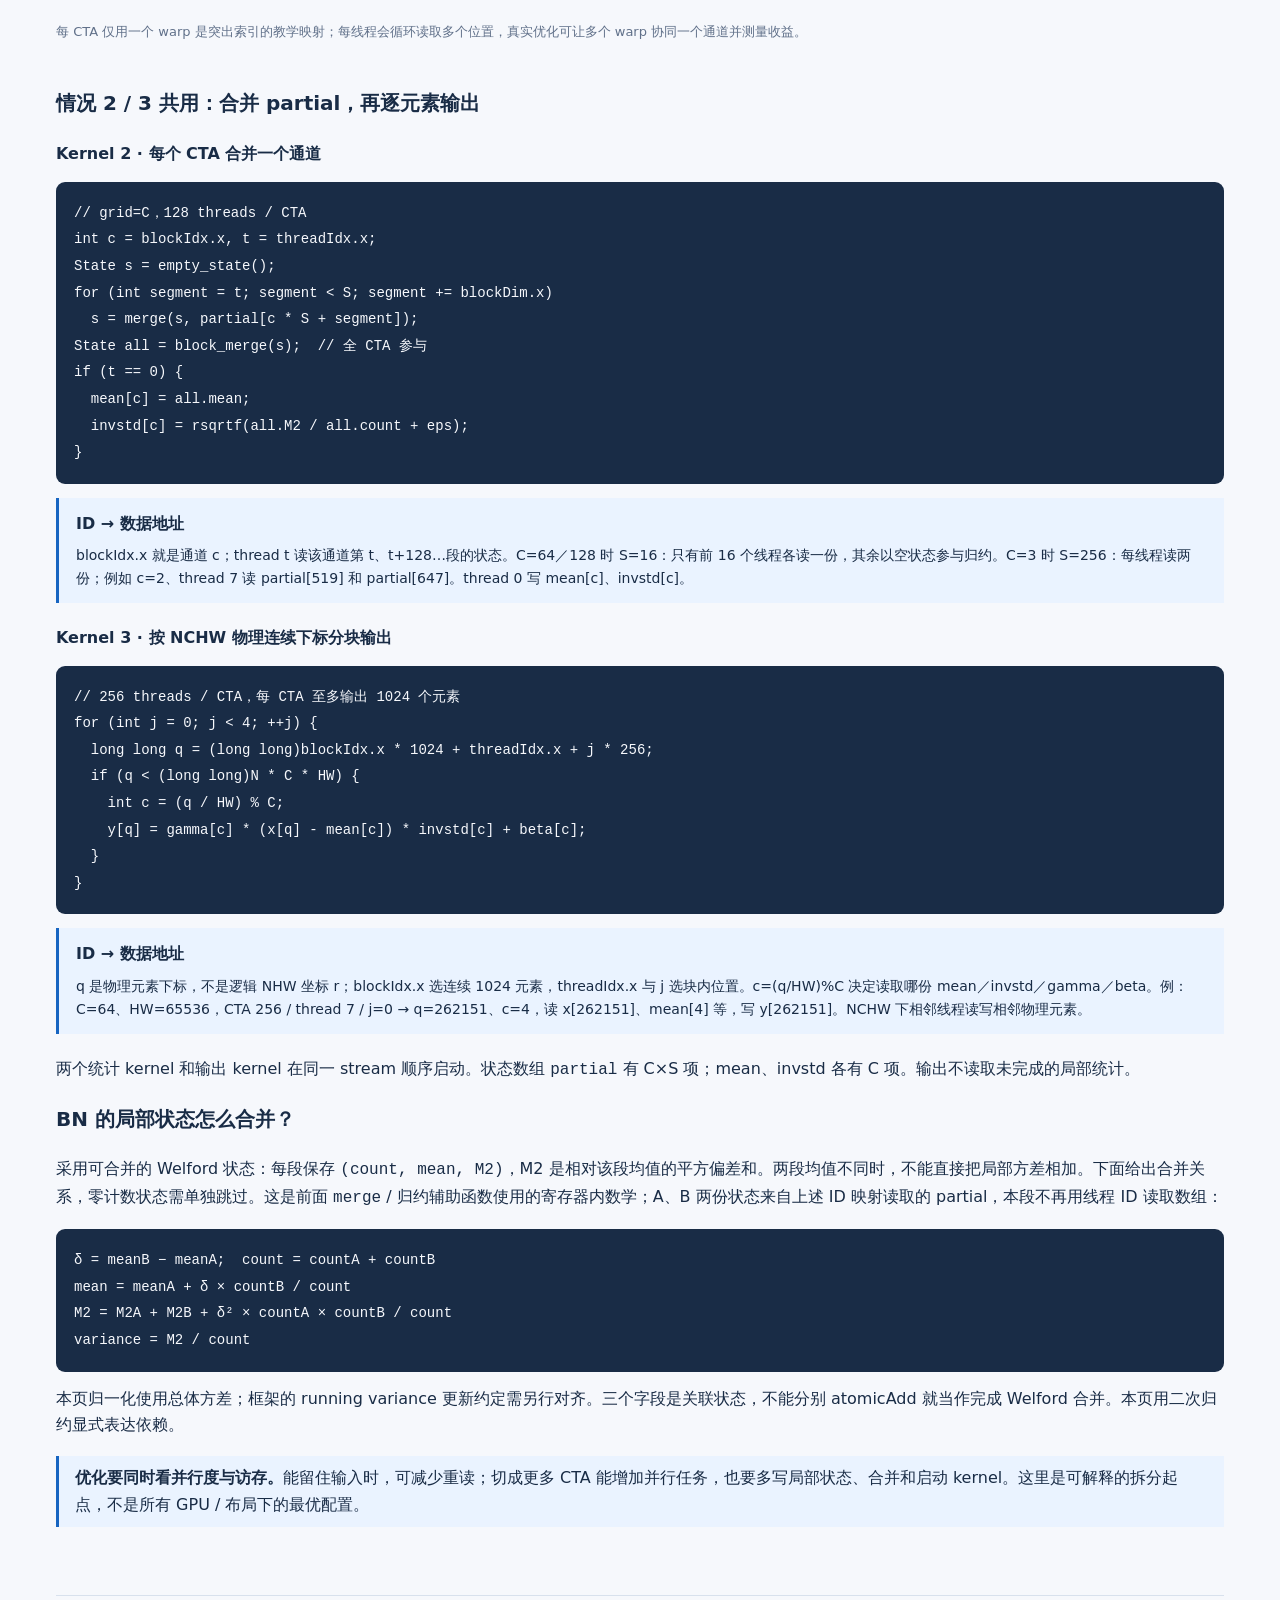
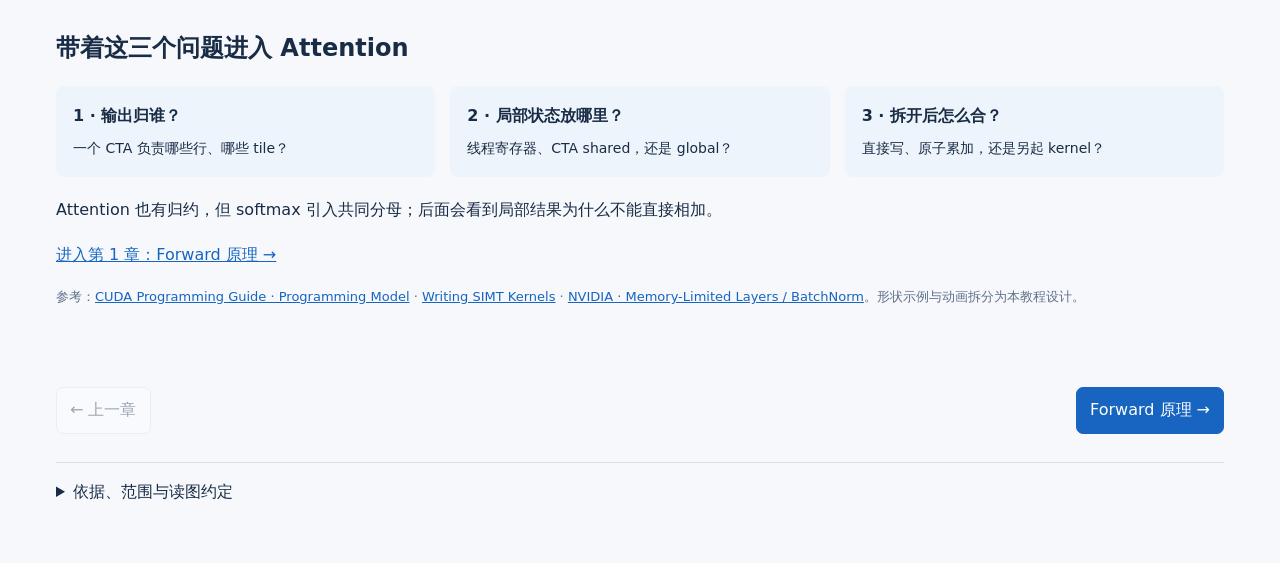
==== commit 149a840e: "docs: add sum and BatchNorm device examples with index mapping" ====
--- a/docs/tutorials/attention-kernel-walkthrough/index.html
+++ b/docs/tutorials/attention-kernel-walkthrough/index.html
@@ -25,4 +25,4 @@
 <main><header><div><div class="eyebrow">ATTENTION → MASK SLICES → CUDA</div><h1>跟着一块 O，走完一次 Attention</h1><span class="muted">先看依赖，再看分组，最后看 GPU 怎样执行。</span></div><small>实现依据：2026-10-20 安装源码快照<br>真实输入：rank 0 / step 3 · d = 128<br>动画是逻辑顺序，不是 GPU 周期或实测调度轨迹</small></header>
 <nav id="nav" aria-label="教程章节"></nav><div id="practice-tabs" hidden></div><div id="lesson-content"><div id="intro"></div><div id="controls" class="controls"></div><div class="legend"><span><i class="key" style="background:var(--q)"></i>选中的 Q / O</span><span><i class="key" style="background:var(--light)"></i>允许访问 / mask = 1</span><span><i class="key" style="background:var(--blue)"></i>本轮处理（深蓝）</span><span><i class="key" style="background:#eef1f5"></i>不可见 / 未参与</span></div><div id="scene"></div><div id="status" aria-live="polite"></div><div id="detail"></div></div><div class="bottom"><button id="back">← 上一章</button><button id="forward" class="primary">下一章 →</button></div>
 <details><summary>依据、范围与读图约定</summary><p>本页固定讲解 MoT 的 CP=1、本地 FFA forward、auto_range_merge=False、disable_fwd_atomic_reduction=False。真实形状和 ranges 来自此前保存的 workload；不是新采集的执行 trace。通用 Attention 页使用 8×8 的缩小教学网格。深蓝表示逻辑处理当前块，流水线中的 K/V 实际可交错预取。</p><p>二值 mask M=1 表示可见；加到 score 上的 B 为 0（可见）或 −∞（不可见）。ranges 的 attn_type=0 则表示 Full，attn_type=1 表示 causal，不能把这两个编码当成二值 mask。</p><ul><li><code>真实输入与 ranges 快照</code></li><li><code>MoT metadata → ranges 适配器</code>：CPU 建计划，缓存复用；不是先在 GPU 建 N×N mask。</li><li><code>tile 选择</code>；<code>persistent 调度器</code></li><li><code>TMA / shared / 在线 softmax</code>；<code>锁与跨 slice 合并</code></li><li><code>FFA → fast_zero_fill 的 launch 顺序</code>；<code>输出 dtype 转换</code></li><li><a href="https://developer.nvidia.com/blog/cuda-refresher-cuda-programming-model/">NVIDIA：CTA 与 L2 / shared memory</a>。不同 CTA 可以命中相同 L2 数据；本页不假设命中率，也不把 shared memory 画成跨 CTA 公共缓存。</li></ul><p>QKᵀ 与 PV 在同一融合 kernel；中间整张 S/P 不落 HBM。Kᵀ 是运算视图，不代表存在一份完整的转置 K 张量。实际所有边界均采用左闭右开区间。</p></details></main>
-<link rel="stylesheet" href="vendor/katex/katex.min.css"><link rel="stylesheet" href="math-format.css"><link rel="stylesheet" href="cuda-basics.css?v=20261110"><link rel="stylesheet" href="optimizations.css?v=dense-layout-20261104"><script src="vendor/katex/katex.min.js"></script><script src="math-format.js"></script><script src="data.js"></script><script src="mask-data.js"></script><script src="mask-lesson.js"></script><script src="dummy-data.js"></script><script src="dummy-lesson.js"></script><script src="compute-flow.js"></script><script src="strategy.js"></script><script src="backward.js"></script><script src="fa4-data.js"></script><script src="fa4-lesson.js"></script><script src="plain-backward.js"></script><script src="row-backward.js"></script><script src="attention-backward.js"></script><script src="lesson-guide.js?v=cuda-basics-20261110"></script><script src="mask-atlas-data.js"></script><script src="mask-atlas.js"></script><script src="optimizations.js?v=dense-layout-20261104"></script><script src="bank-explorer.js"></script><script src="output-tiling.js"></script><script src="u1-mask-primer.js?v=cuda-compat-20261110"></script><script src="cuda-basics.js?v=20261110"></script><script src="app.js?v=cuda-basics-20261110"></script></html>
+<link rel="stylesheet" href="vendor/katex/katex.min.css"><link rel="stylesheet" href="math-format.css"><link rel="stylesheet" href="cuda-basics.css?v=device-code-20261110"><link rel="stylesheet" href="optimizations.css?v=dense-layout-20261104"><script src="vendor/katex/katex.min.js"></script><script src="math-format.js"></script><script src="data.js"></script><script src="mask-data.js"></script><script src="mask-lesson.js"></script><script src="dummy-data.js"></script><script src="dummy-lesson.js"></script><script src="compute-flow.js"></script><script src="strategy.js"></script><script src="backward.js"></script><script src="fa4-data.js"></script><script src="fa4-lesson.js"></script><script src="plain-backward.js"></script><script src="row-backward.js"></script><script src="attention-backward.js"></script><script src="lesson-guide.js?v=cuda-basics-20261110"></script><script src="mask-atlas-data.js"></script><script src="mask-atlas.js"></script><script src="optimizations.js?v=dense-layout-20261104"></script><script src="bank-explorer.js"></script><script src="output-tiling.js"></script><script src="u1-mask-primer.js?v=cuda-compat-20261110"></script><script src="cuda-basics.js?v=device-code-20261110"></script><script src="app.js?v=cuda-basics-20261110"></script></html>
--- a/docs/tutorials/attention-kernel-walkthrough/cuda-basics.css
+++ b/docs/tutorials/attention-kernel-walkthrough/cuda-basics.css
@@ -1,3 +1,5 @@
 .cu-lesson{--cu-green:#dcebe1;--cu-purple:#e6d9fa}.cu-lead{font-size:18px;max-width:900px}.cu-section{padding:28px 0;border-top:1px solid var(--line);margin-top:25px}.cu-kicker{color:var(--blue);font-size:13px;letter-spacing:1px;font-weight:600}.cu-section h2{margin-top:8px}.cu-section h3{font-size:20px}.cu-compare{display:grid;grid-template-columns:repeat(2,minmax(0,1fr));gap:18px;margin:18px 0}.cu-compare>*{min-width:0}.cu-route{background:white;border:1px solid var(--line);border-radius:10px;padding:20px}.cu-route h3,.cu-route h4{margin:0 0 12px}.cu-route p:last-child{margin-bottom:0}.cu-hierarchy{font-weight:600;background:#eef4fb;padding:12px;margin-bottom:15px;overflow-wrap:anywhere}.cu-controls{display:flex;gap:9px;align-items:center;flex-wrap:wrap;margin:20px 0 14px}.cu-controls button{font-size:14px}.cu-controls span{font-size:14px}.cu-view{background:#fff;border:1px solid var(--line);padding:20px;border-radius:12px}.cu-view p:last-child{margin-bottom:0}.cu-phases{display:flex;gap:6px;padding:0;list-style:none;margin:0 0 20px;flex-wrap:wrap;counter-reset:phase}.cu-phases li{counter-increment:phase;padding:8px 10px;background:#eef1f5;border-radius:6px;font-size:13px;flex:1;min-width:110px}.cu-phases li:before{content:counter(phase) ' · '}.cu-phases .current{background:var(--ink);color:white}.cu-phases .done{background:var(--light)}.cu-chip{display:inline-block;padding:6px 10px;border-radius:5px;background:#eef1f5;font-size:13px;overflow-wrap:anywhere}.cu-chip.blue{background:var(--light)}.cu-chip.green{background:var(--cu-green)}.cu-chip.purple{background:var(--cu-purple)}.cu-queue,.cu-metrics,.cu-flow,.cu-storage{display:flex;gap:7px;align-items:center;flex-wrap:wrap;margin:14px 0}.cu-queue b{margin-right:8px;font-size:14px}.cu-grid-label{font-weight:600}.cu-sm-grid{display:grid;grid-template-columns:repeat(4,minmax(0,1fr));gap:10px;margin:15px 0}.cu-sm{border:2px solid #9caec5;border-radius:8px;padding:14px;background:#f6f8fc;min-width:0}.cu-sm>div{display:flex;flex-wrap:wrap;gap:6px;min-height:55px;align-content:start;margin-top:10px}.cu-caption{font-size:13px;color:var(--muted);margin:12px 0}.cu-warp{margin-top:20px;padding-top:16px;border-top:1px solid var(--line)}.cu-warp p{font-size:14px;margin-top:10px}.cu-lanes{display:grid;grid-template-columns:repeat(16,minmax(0,1fr));gap:3px;margin-top:12px}.cu-lanes span{background:var(--cu-green);font:12px/1.8 ui-monospace,monospace;text-align:center}.cu-lanes span:nth-child(n+17){background:#eef1f5}.cu-code{white-space:pre-wrap;overflow-wrap:anywhere;background:#192c46;color:#f6f8fc;border-radius:9px;padding:18px;font:14px/1.9 ui-monospace,monospace}.cu-task-grid{display:grid;grid-template-columns:repeat(4,minmax(0,1fr));gap:10px}.cu-task{background:#f6f8fc;border:1px solid var(--line);border-radius:8px;padding:13px;min-width:0}.cu-task>*{display:block}.cu-task code{font-size:12px;margin:10px 0;overflow-wrap:anywhere}.cu-task span,.cu-task small{font-size:12px}.cu-task-active{background:#eaf3ff;border-color:var(--blue)}.cu-lane-example{background:#eef4fb;padding:15px;border-radius:8px;margin-top:16px}.cu-lane-example p{margin:8px 0 0}.cu-race{background:#fff3df;border-left:3px solid #cd8b25;padding:15px 18px;margin:18px 0}.cu-race p{margin:6px 0 0}.cu-reduce-tree{display:flex;gap:10px;align-items:center;justify-content:center;margin:22px 0;flex-wrap:wrap}.cu-reduce-tree span{background:#eef1f5;border-radius:8px;padding:16px}.cu-reduce-tree .lit{background:var(--cu-green)}.cu-memory{font:14px/1.7 ui-monospace,monospace;background:#eef4fb;padding:12px;border-radius:6px;overflow-wrap:anywhere}.cu-equations{font:17px/2 ui-monospace,monospace;padding:18px;background:white;border:1px solid var(--line);border-radius:8px;overflow-wrap:anywhere}.cu-bn-case{margin:36px 0 45px}.cu-bn-case>h3{border-left:4px solid var(--blue);padding-left:12px}.cu-bn-layout{display:grid;grid-template-columns:minmax(0,1fr) minmax(0,1fr);gap:22px}.cu-axis{font-size:13px;margin-bottom:10px}.cu-bn-matrix{display:grid;grid-template-columns:repeat(var(--cu-cols),minmax(0,1fr));gap:4px}.cu-bn-cell{border:1px solid var(--line);background:#eef1f5;padding:7px 4px;text-align:center;min-width:0}.cu-bn-cell b,.cu-bn-cell span{display:block;font-size:11px}.cu-bn-cell.cu-stat{background:var(--cu-purple)}.cu-bn-cell.cu-merged{background:var(--light)}.cu-bn-cell.cu-output{background:var(--cu-green)}.cu-bn-cell.cu-selected{border:2px solid var(--ink)}.cu-bn-explain h4{margin-top:0}.cu-takeaways{display:grid;grid-template-columns:repeat(3,minmax(0,1fr));gap:15px;margin:20px 0}.cu-takeaways>div{background:#eef4fb;padding:17px;border-radius:8px}.cu-takeaways p{font-size:14px;margin:8px 0 0}@media(max-width:900px){.cu-task-grid{grid-template-columns:repeat(2,minmax(0,1fr))}.cu-bn-layout{grid-template-columns:1fr}}@media(max-width:650px){.cu-compare,.cu-takeaways{grid-template-columns:1fr}.cu-sm-grid{grid-template-columns:repeat(2,minmax(0,1fr))}.cu-view{padding:13px}.cu-route{padding:15px}.cu-lead{font-size:16px}.cu-equations{font-size:14px}.cu-lanes{grid-template-columns:repeat(8,minmax(0,1fr))}.cu-phases li{min-width:100px}.cu-controls{gap:6px}.cu-controls button{padding:8px 10px}}
 
 .cu-flow-svg{display:block;width:100%;height:auto;margin:12px 0}.cu-bn-flow{display:grid;gap:7px;text-align:center;margin:16px 0}.cu-bn-flow>div{border:1px solid var(--line);background:#eef1f5;border-radius:7px;padding:9px}.cu-bn-flow b,.cu-bn-flow small{display:block;font-size:13px}.cu-bn-flow>span{font-size:12px;color:var(--muted)}.cu-bn-flow>div.cu-ready{background:#dcebe1;border-color:#8cab98}
+
+.cu-index-note{background:#eaf3ff;border-left:3px solid #1765c1;padding:13px 17px;margin:14px 0 22px}.cu-index-note p{margin:7px 0 0;font-size:14px;overflow-wrap:anywhere}.cu-route .cu-code{font-size:12px}.cu-lesson h4{margin-bottom:10px}
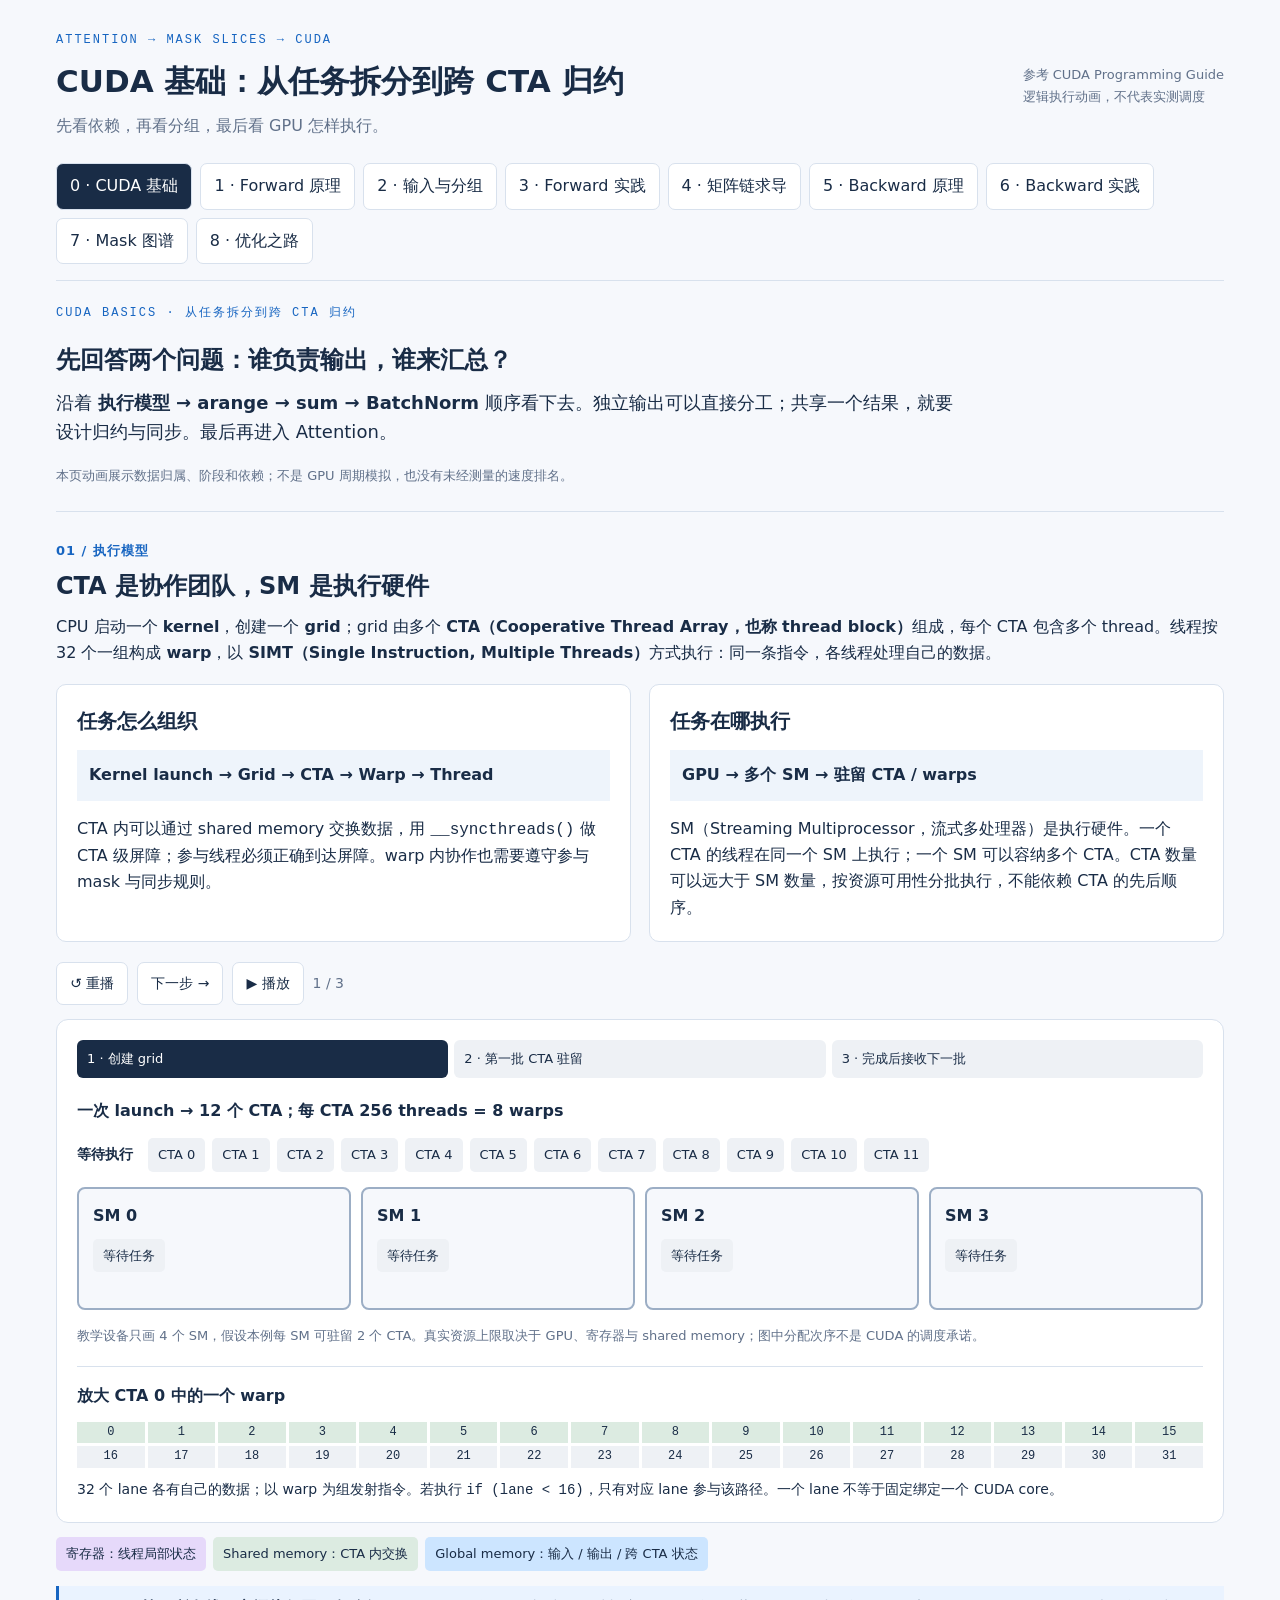
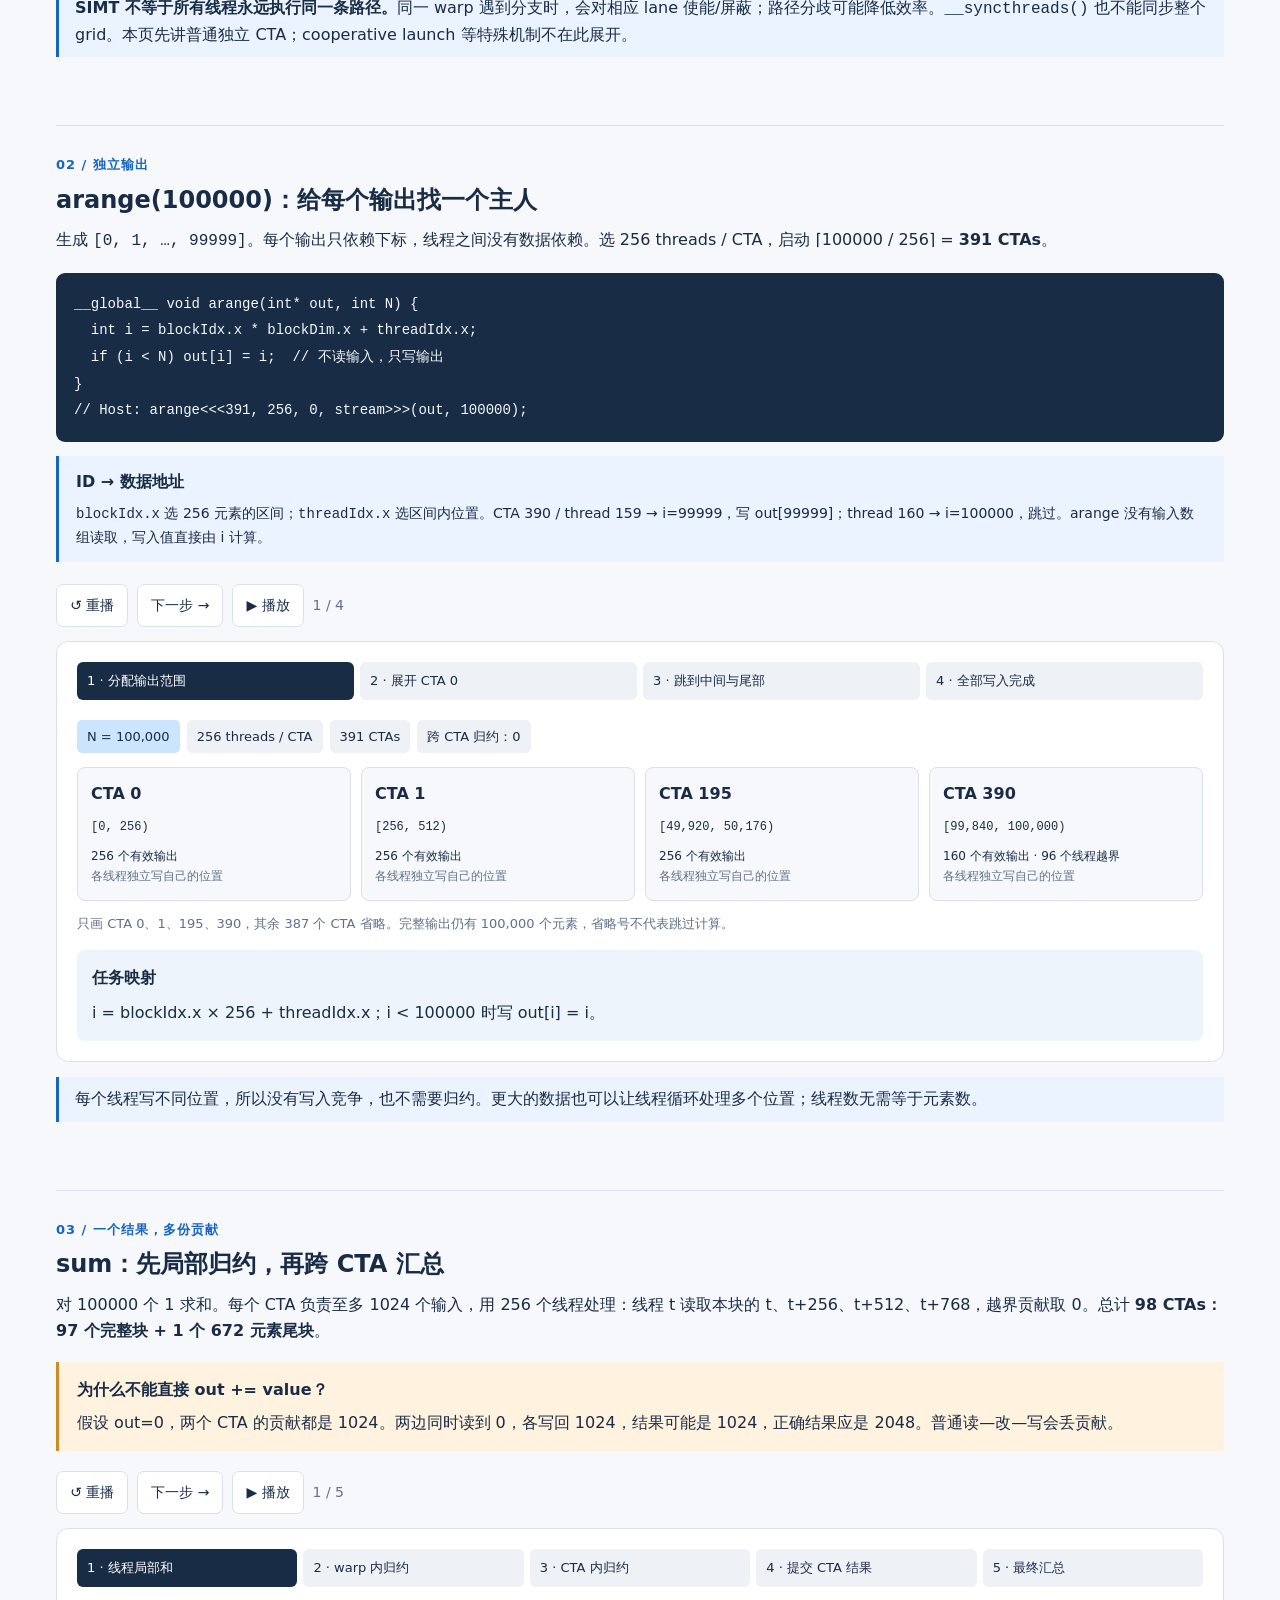
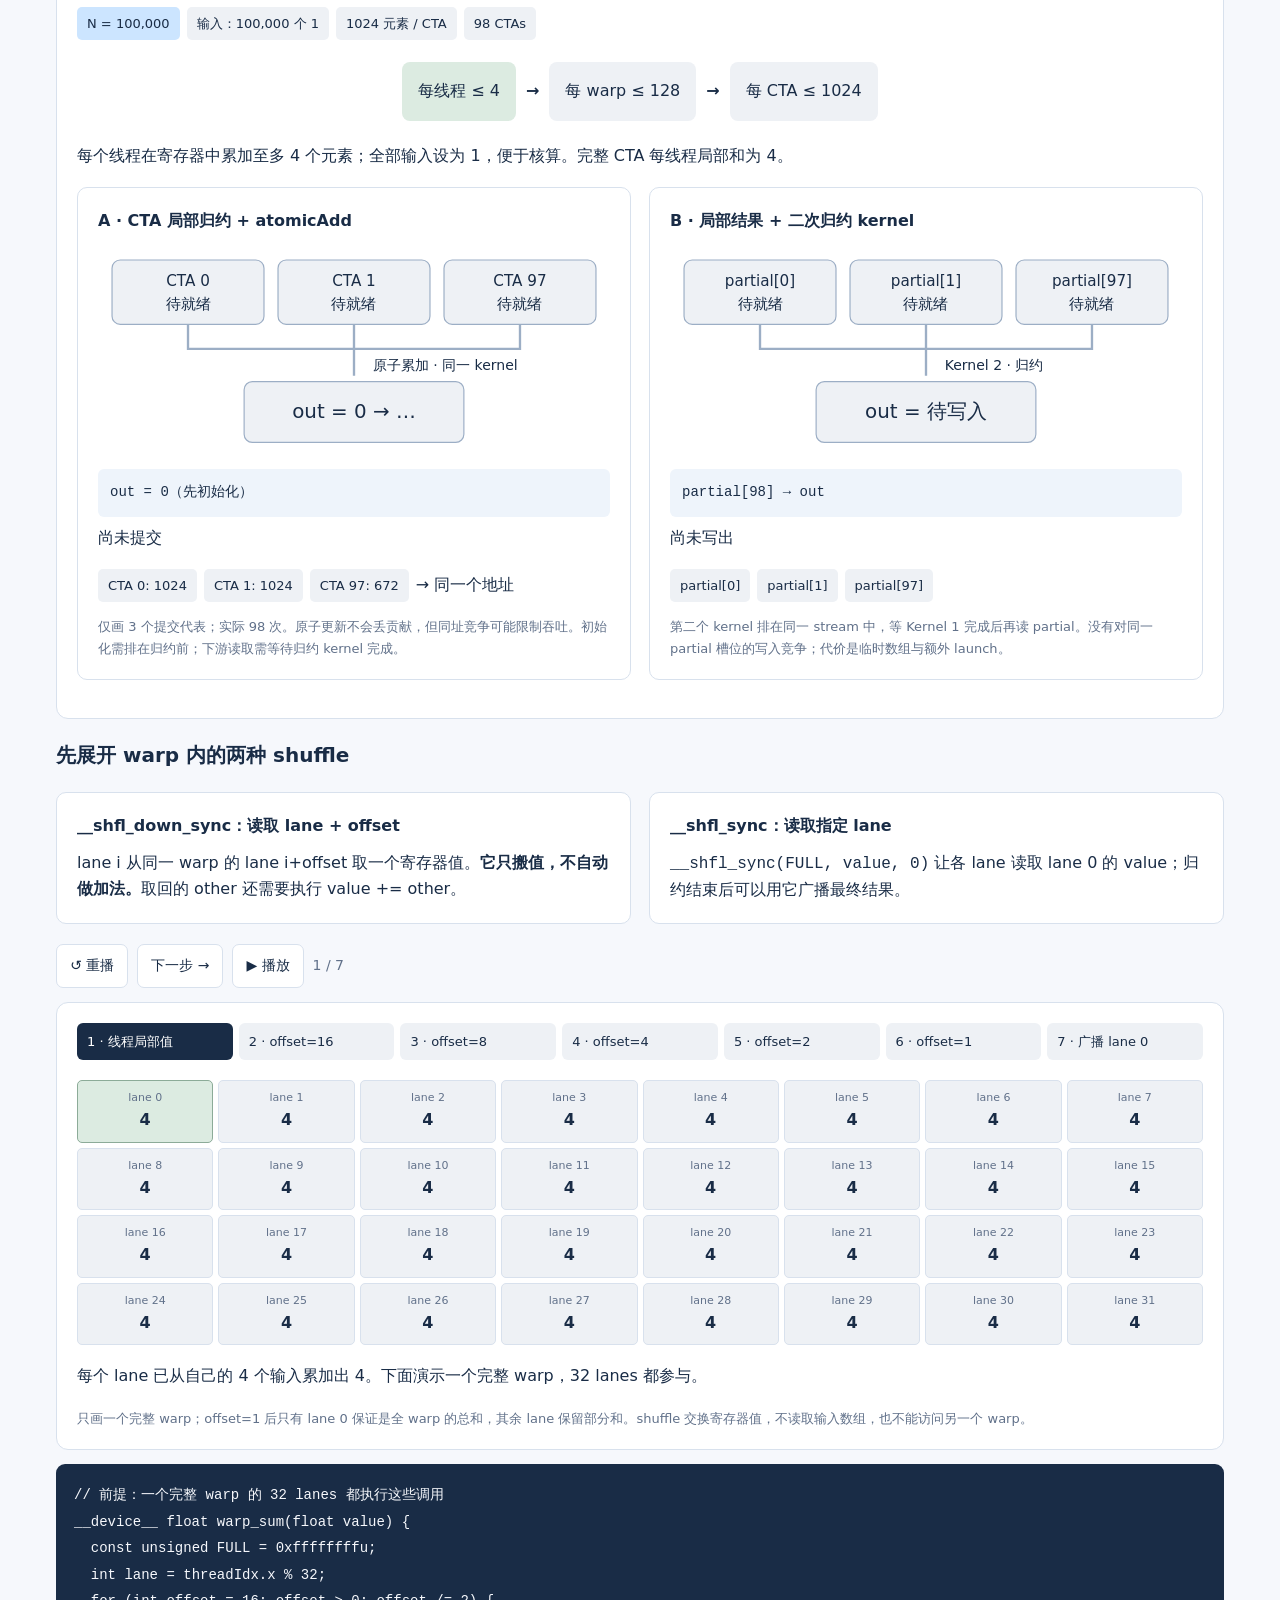
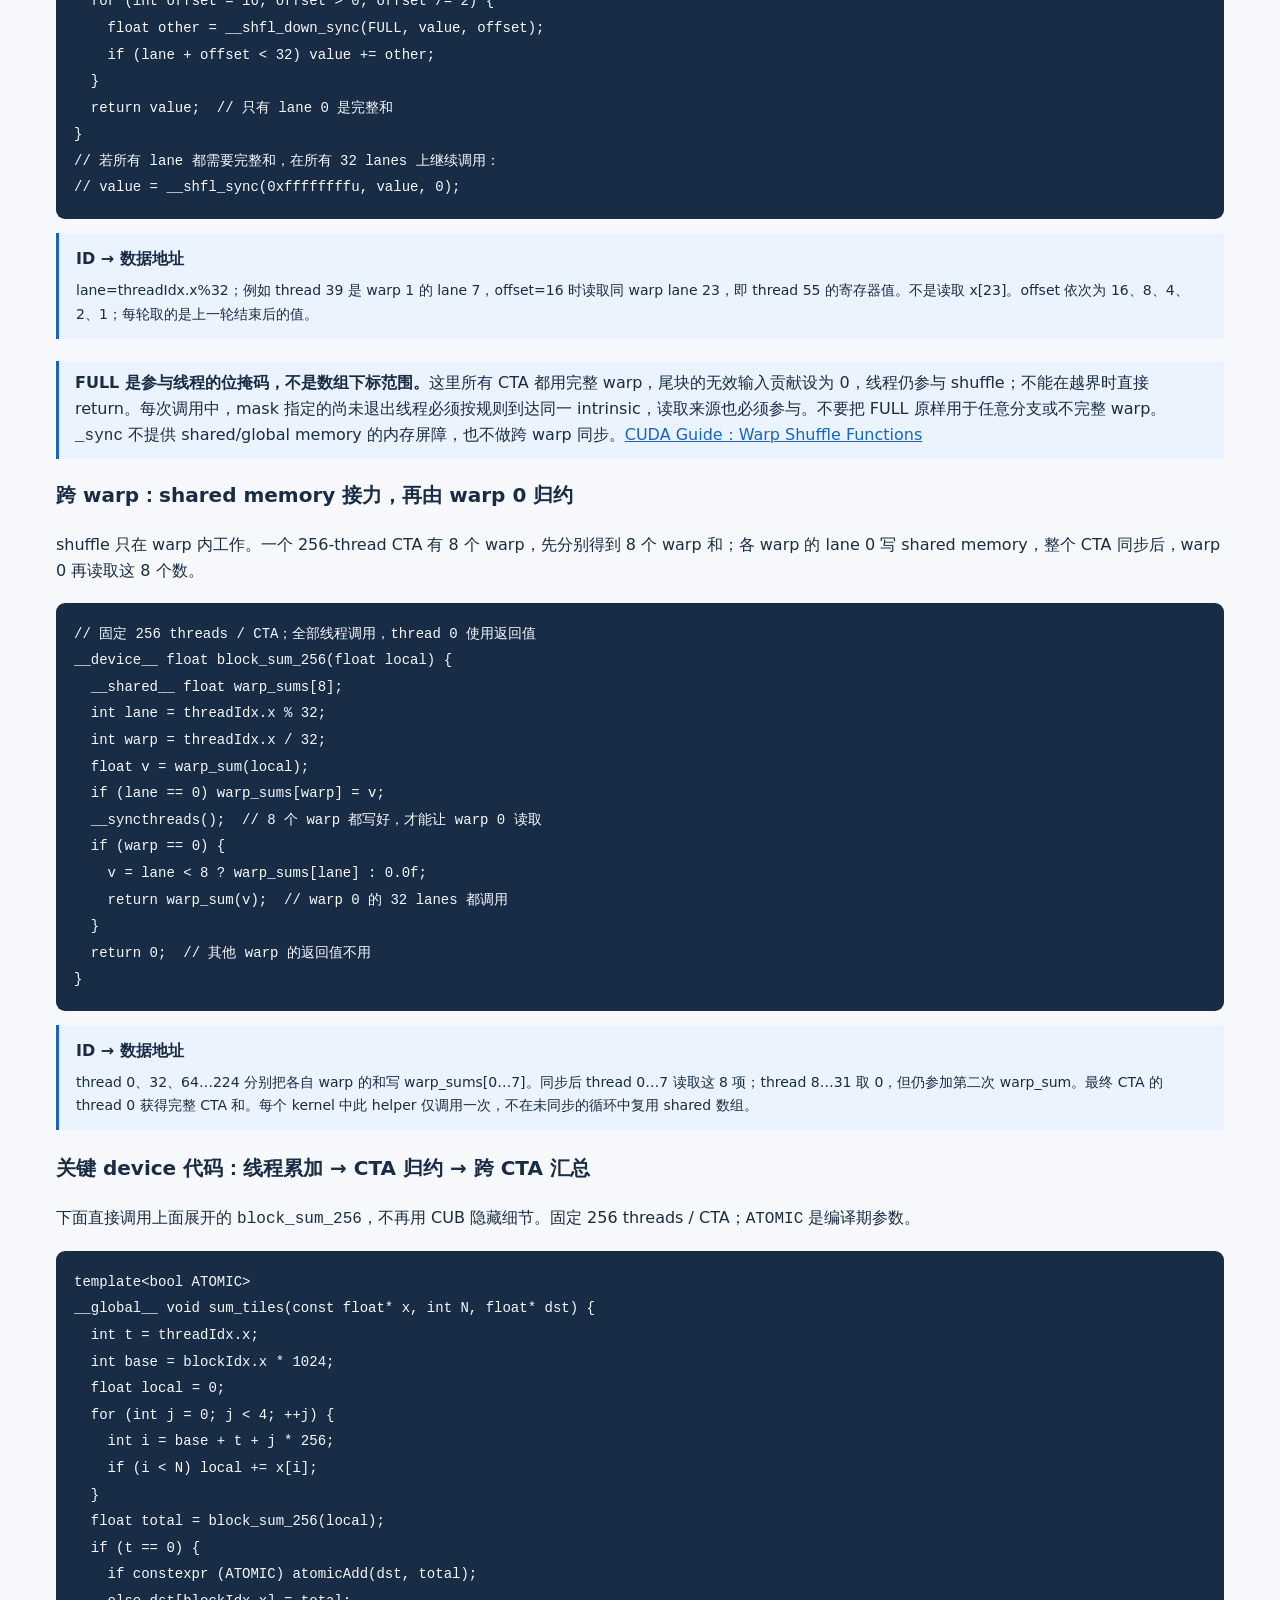
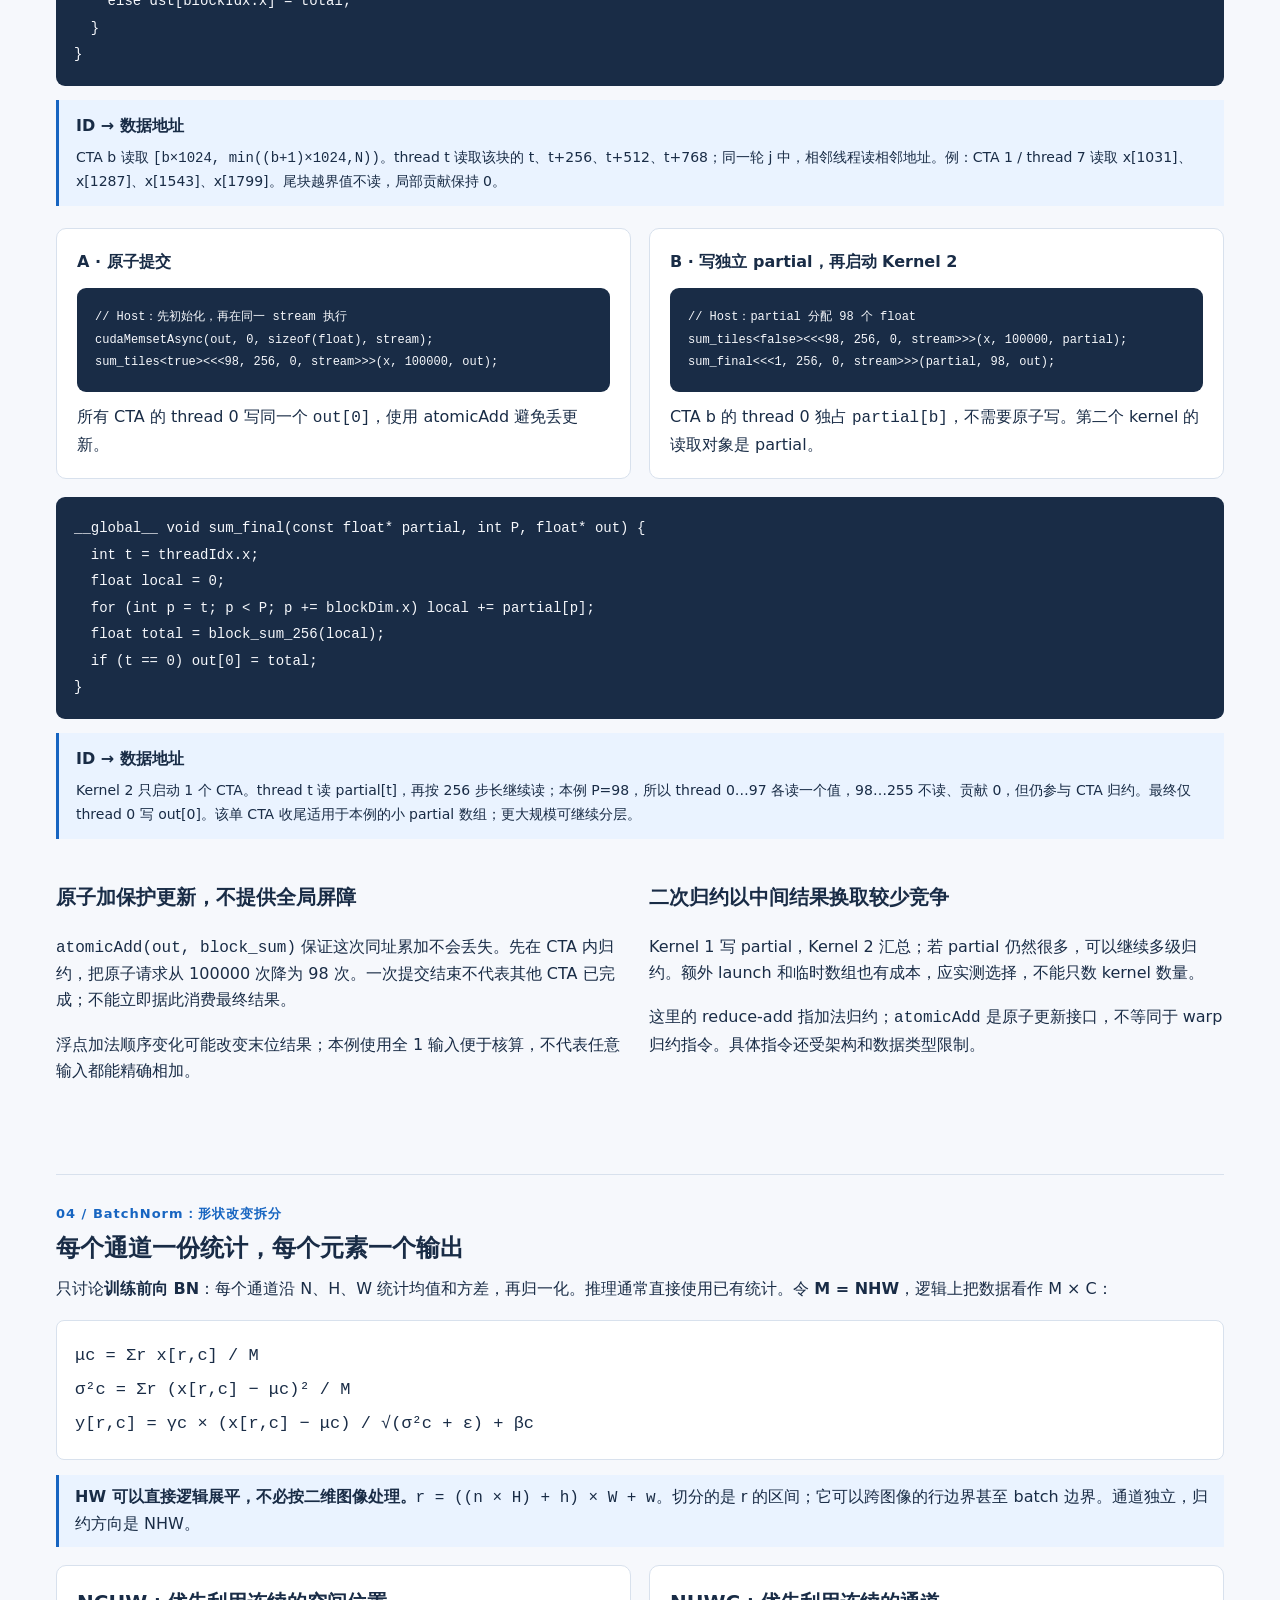
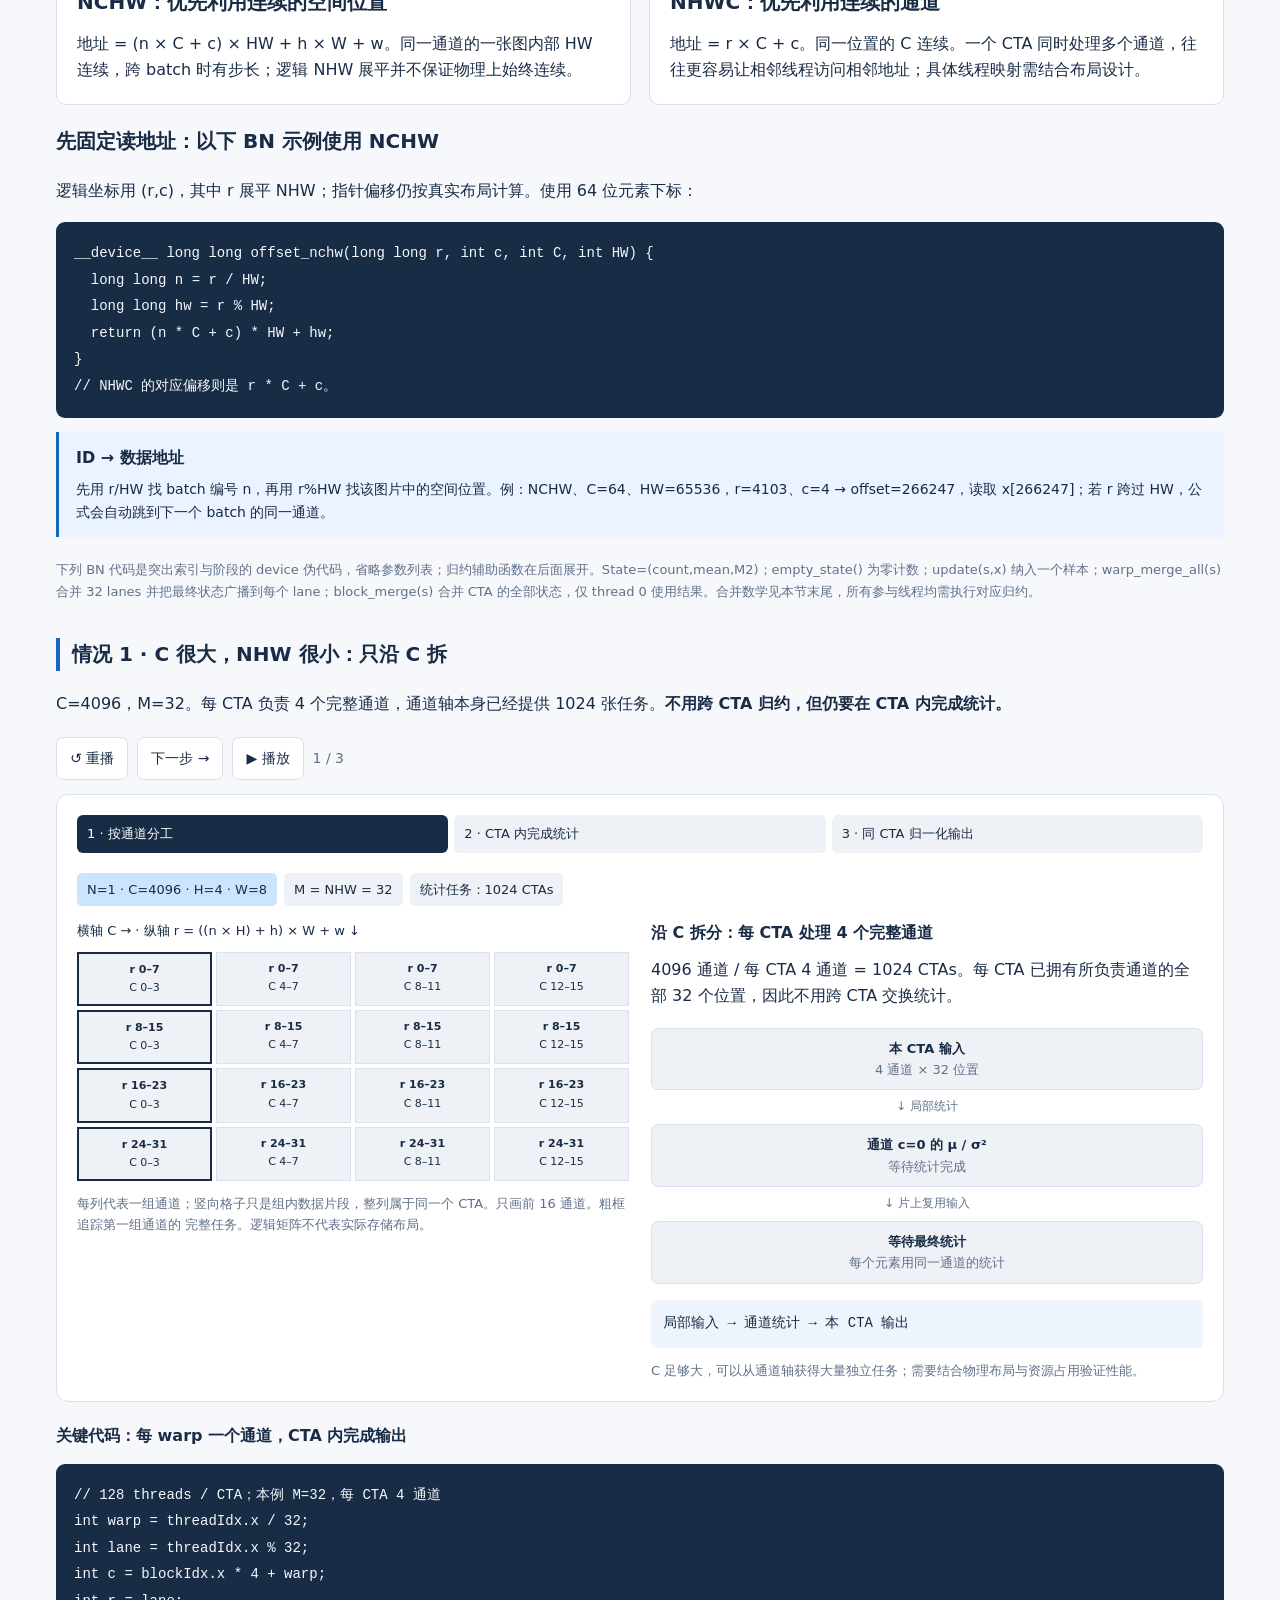
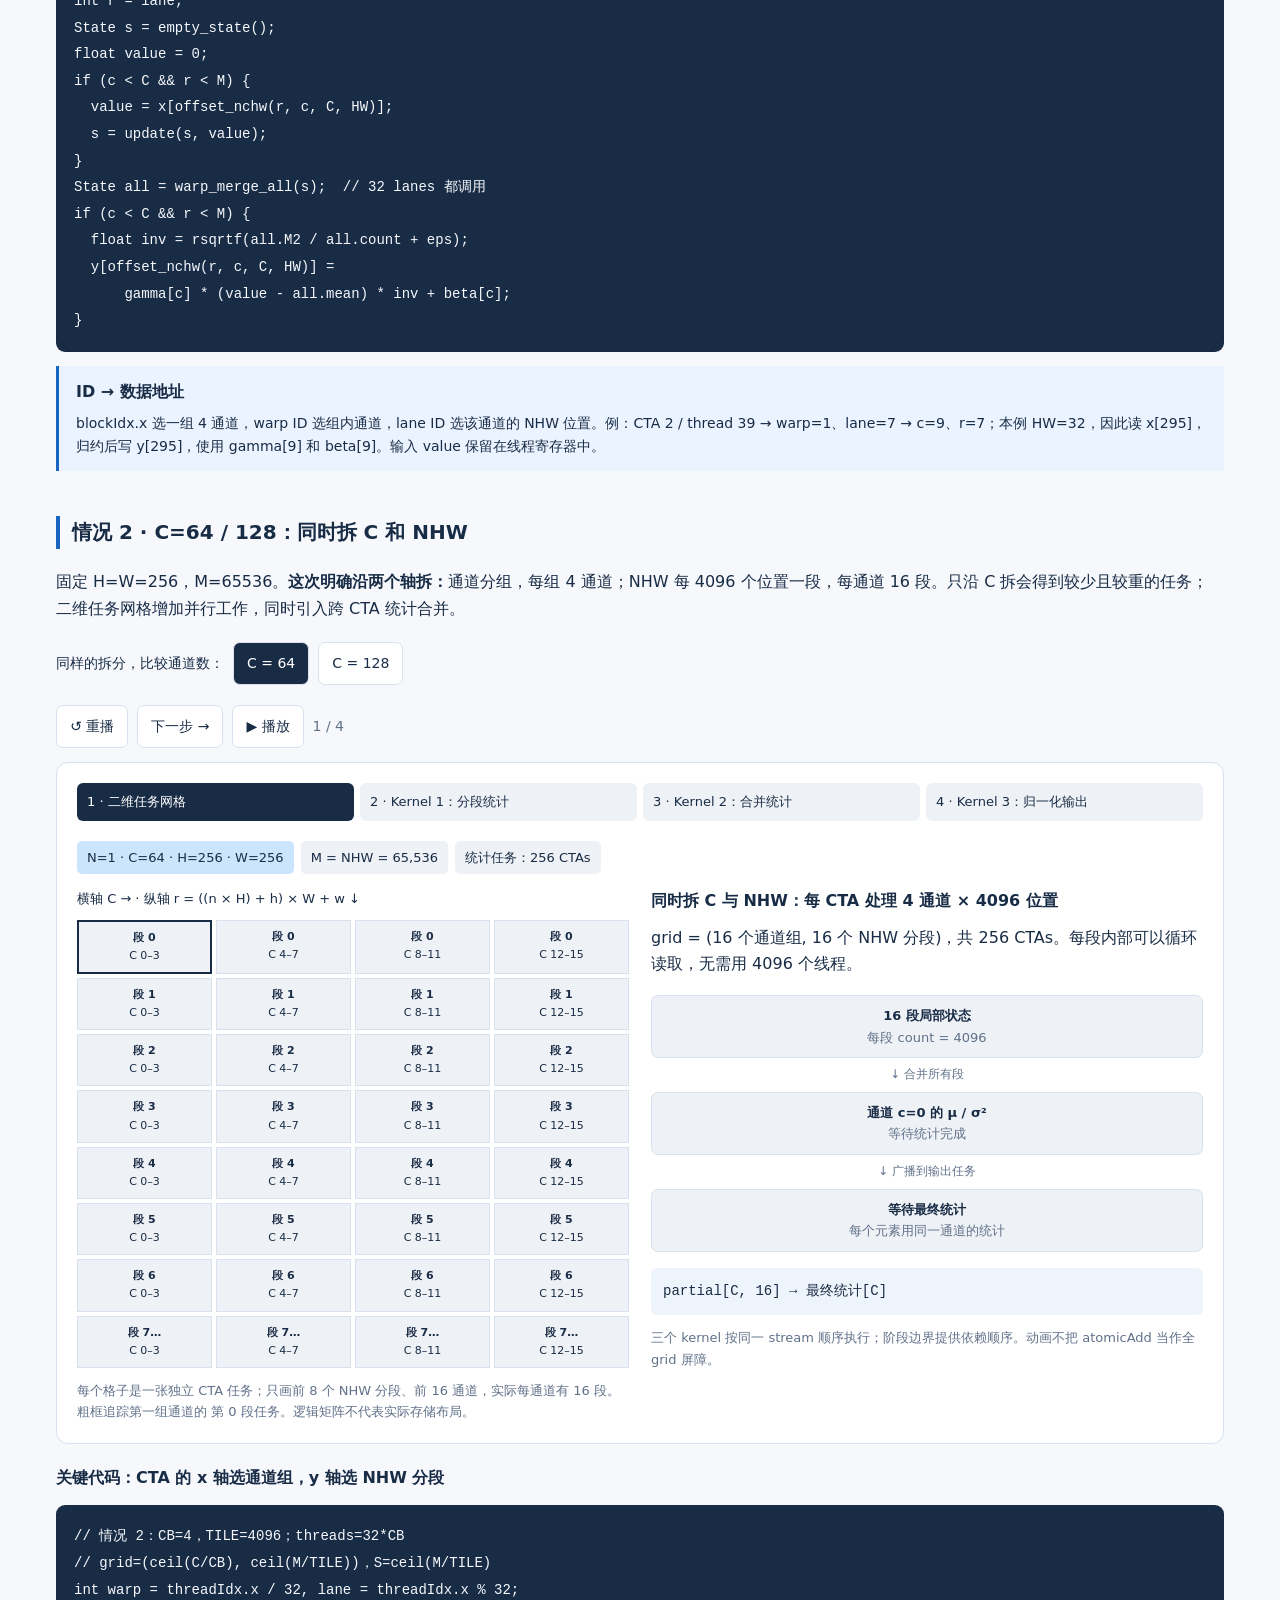
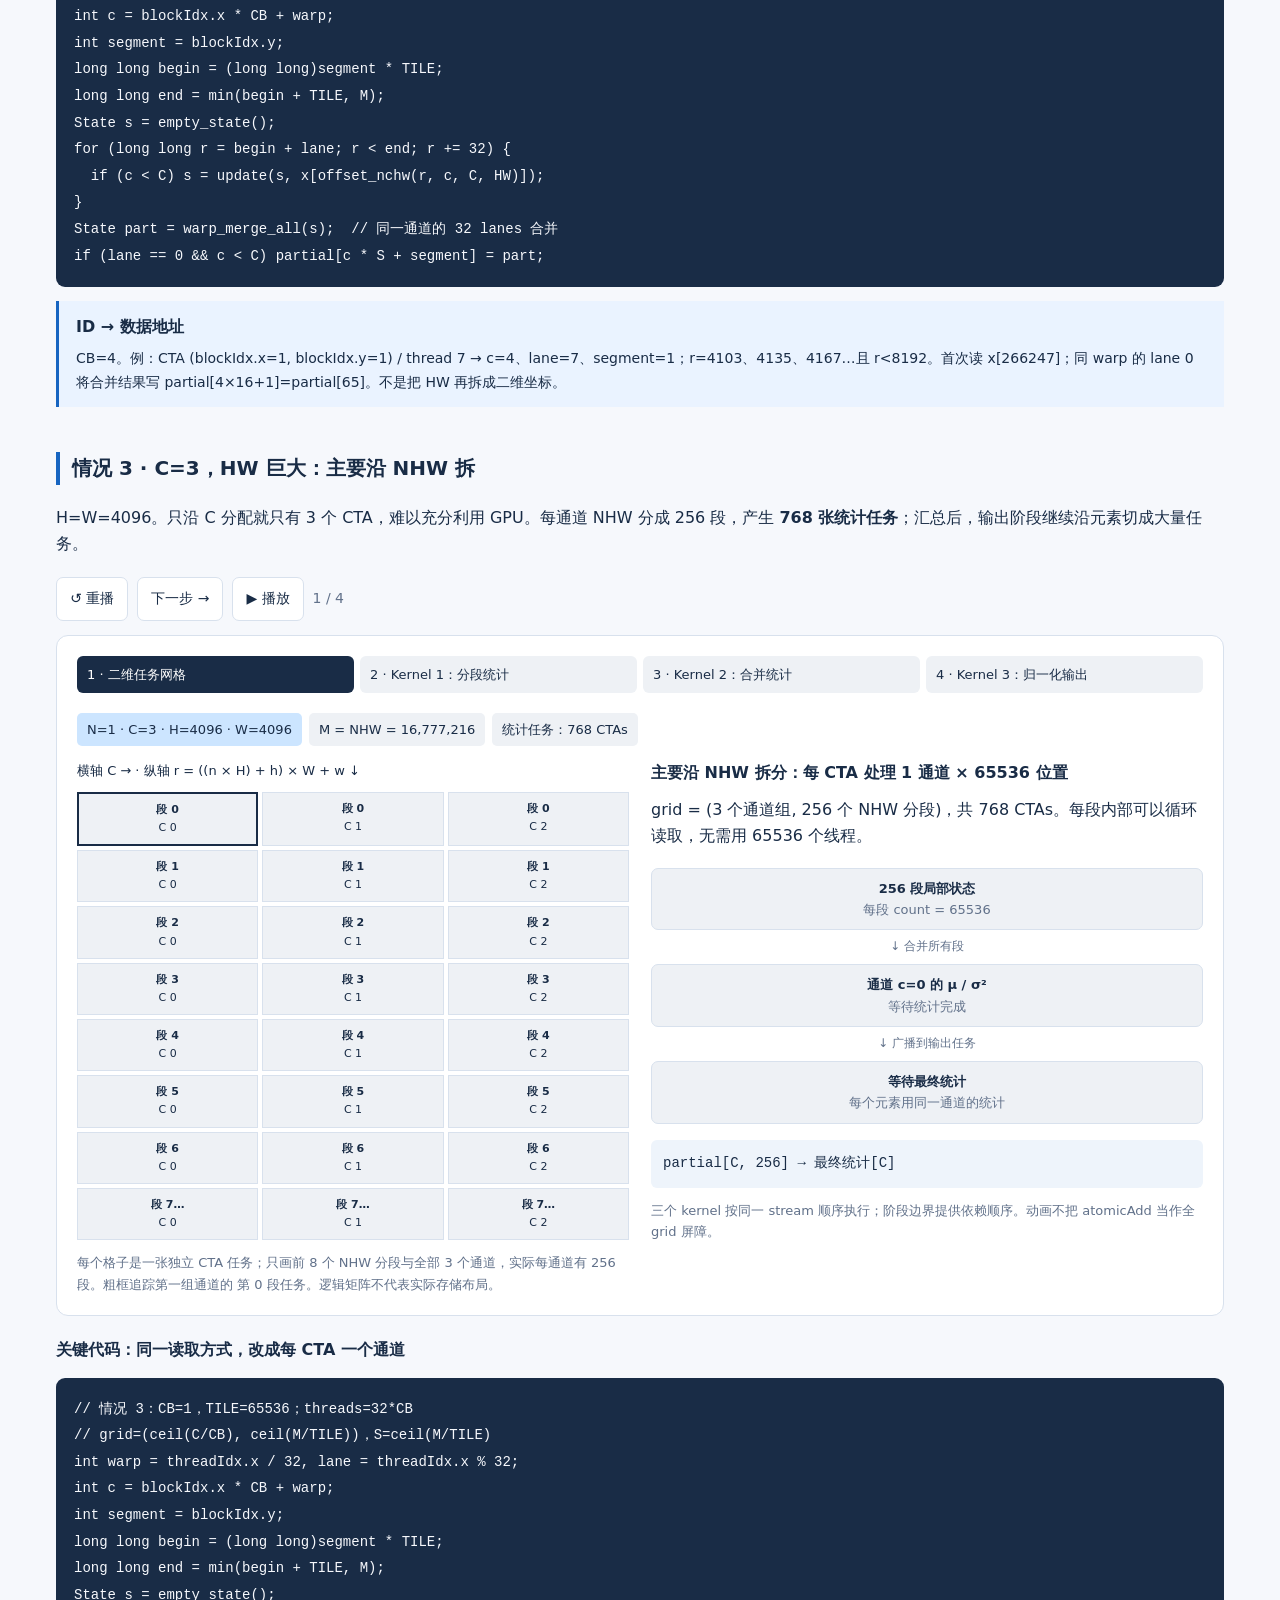
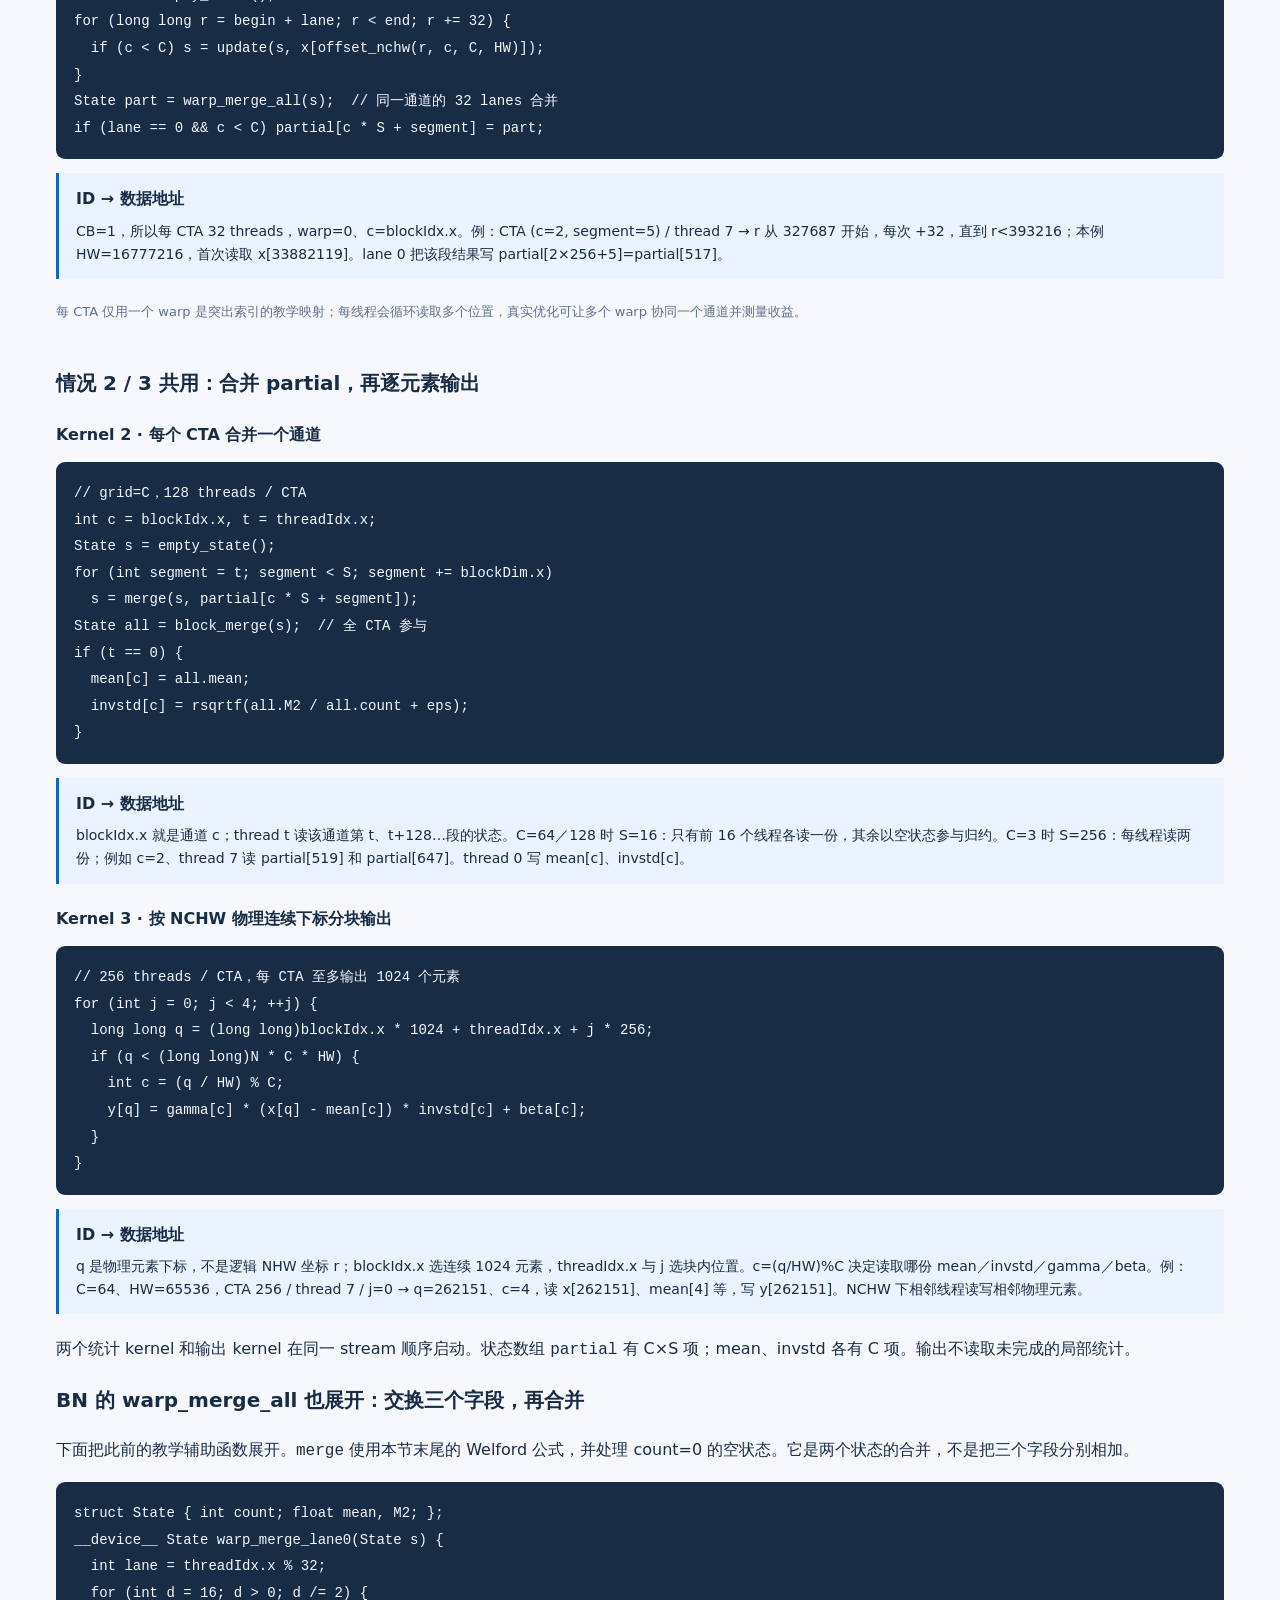
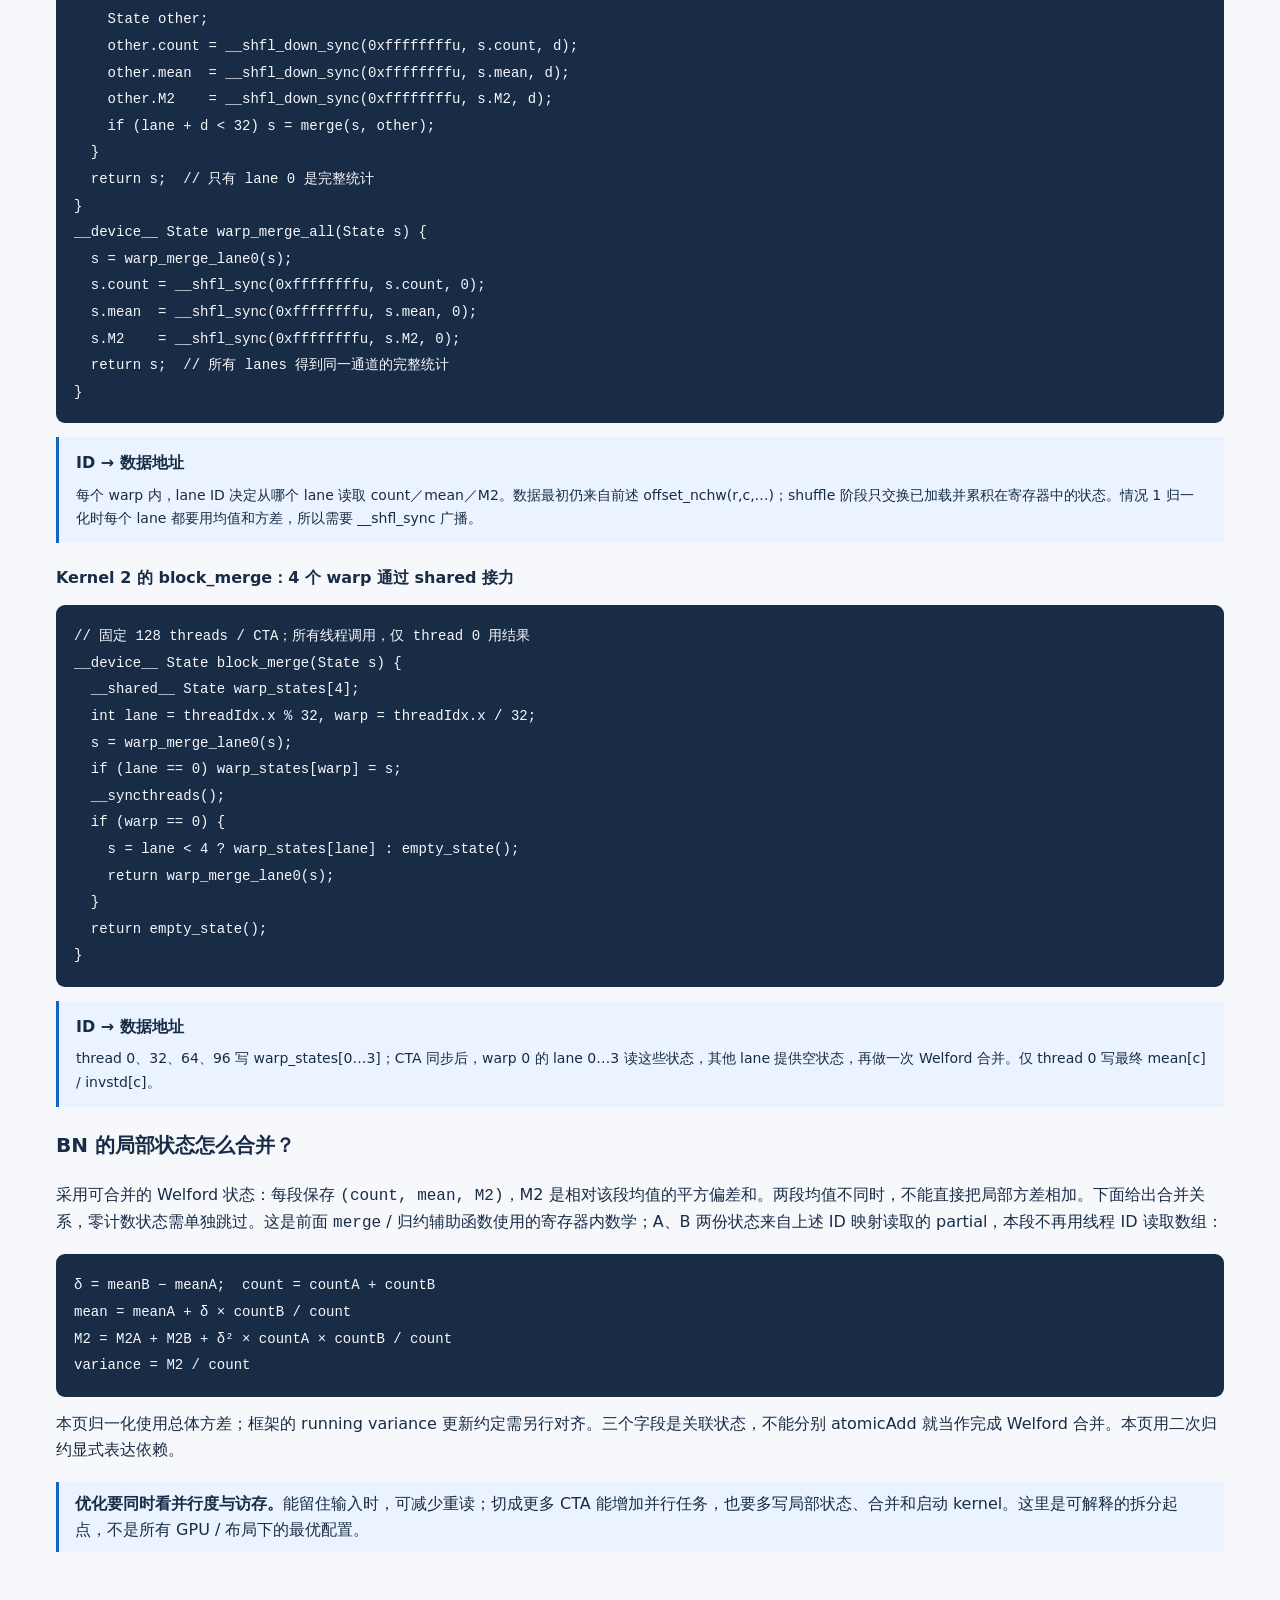
==== commit 16489bd5: "docs: unfold warp shuffle and CTA reduction in CUDA examples" ====
--- a/docs/tutorials/attention-kernel-walkthrough/index.html
+++ b/docs/tutorials/attention-kernel-walkthrough/index.html
@@ -25,4 +25,4 @@
 <main><header><div><div class="eyebrow">ATTENTION → MASK SLICES → CUDA</div><h1>跟着一块 O，走完一次 Attention</h1><span class="muted">先看依赖，再看分组，最后看 GPU 怎样执行。</span></div><small>实现依据：2026-10-20 安装源码快照<br>真实输入：rank 0 / step 3 · d = 128<br>动画是逻辑顺序，不是 GPU 周期或实测调度轨迹</small></header>
 <nav id="nav" aria-label="教程章节"></nav><div id="practice-tabs" hidden></div><div id="lesson-content"><div id="intro"></div><div id="controls" class="controls"></div><div class="legend"><span><i class="key" style="background:var(--q)"></i>选中的 Q / O</span><span><i class="key" style="background:var(--light)"></i>允许访问 / mask = 1</span><span><i class="key" style="background:var(--blue)"></i>本轮处理（深蓝）</span><span><i class="key" style="background:#eef1f5"></i>不可见 / 未参与</span></div><div id="scene"></div><div id="status" aria-live="polite"></div><div id="detail"></div></div><div class="bottom"><button id="back">← 上一章</button><button id="forward" class="primary">下一章 →</button></div>
 <details><summary>依据、范围与读图约定</summary><p>本页固定讲解 MoT 的 CP=1、本地 FFA forward、auto_range_merge=False、disable_fwd_atomic_reduction=False。真实形状和 ranges 来自此前保存的 workload；不是新采集的执行 trace。通用 Attention 页使用 8×8 的缩小教学网格。深蓝表示逻辑处理当前块，流水线中的 K/V 实际可交错预取。</p><p>二值 mask M=1 表示可见；加到 score 上的 B 为 0（可见）或 −∞（不可见）。ranges 的 attn_type=0 则表示 Full，attn_type=1 表示 causal，不能把这两个编码当成二值 mask。</p><ul><li><code>真实输入与 ranges 快照</code></li><li><code>MoT metadata → ranges 适配器</code>：CPU 建计划，缓存复用；不是先在 GPU 建 N×N mask。</li><li><code>tile 选择</code>；<code>persistent 调度器</code></li><li><code>TMA / shared / 在线 softmax</code>；<code>锁与跨 slice 合并</code></li><li><code>FFA → fast_zero_fill 的 launch 顺序</code>；<code>输出 dtype 转换</code></li><li><a href="https://developer.nvidia.com/blog/cuda-refresher-cuda-programming-model/">NVIDIA：CTA 与 L2 / shared memory</a>。不同 CTA 可以命中相同 L2 数据；本页不假设命中率，也不把 shared memory 画成跨 CTA 公共缓存。</li></ul><p>QKᵀ 与 PV 在同一融合 kernel；中间整张 S/P 不落 HBM。Kᵀ 是运算视图，不代表存在一份完整的转置 K 张量。实际所有边界均采用左闭右开区间。</p></details></main>
-<link rel="stylesheet" href="vendor/katex/katex.min.css"><link rel="stylesheet" href="math-format.css"><link rel="stylesheet" href="cuda-basics.css?v=device-code-20261110"><link rel="stylesheet" href="optimizations.css?v=dense-layout-20261104"><script src="vendor/katex/katex.min.js"></script><script src="math-format.js"></script><script src="data.js"></script><script src="mask-data.js"></script><script src="mask-lesson.js"></script><script src="dummy-data.js"></script><script src="dummy-lesson.js"></script><script src="compute-flow.js"></script><script src="strategy.js"></script><script src="backward.js"></script><script src="fa4-data.js"></script><script src="fa4-lesson.js"></script><script src="plain-backward.js"></script><script src="row-backward.js"></script><script src="attention-backward.js"></script><script src="lesson-guide.js?v=cuda-basics-20261110"></script><script src="mask-atlas-data.js"></script><script src="mask-atlas.js"></script><script src="optimizations.js?v=dense-layout-20261104"></script><script src="bank-explorer.js"></script><script src="output-tiling.js"></script><script src="u1-mask-primer.js?v=cuda-compat-20261110"></script><script src="cuda-basics.js?v=device-code-20261110"></script><script src="app.js?v=cuda-basics-20261110"></script></html>
+<link rel="stylesheet" href="vendor/katex/katex.min.css"><link rel="stylesheet" href="math-format.css"><link rel="stylesheet" href="cuda-basics.css?v=shuffle-code-20261110"><link rel="stylesheet" href="optimizations.css?v=dense-layout-20261104"><script src="vendor/katex/katex.min.js"></script><script src="math-format.js"></script><script src="data.js"></script><script src="mask-data.js"></script><script src="mask-lesson.js"></script><script src="dummy-data.js"></script><script src="dummy-lesson.js"></script><script src="compute-flow.js"></script><script src="strategy.js"></script><script src="backward.js"></script><script src="fa4-data.js"></script><script src="fa4-lesson.js"></script><script src="plain-backward.js"></script><script src="row-backward.js"></script><script src="attention-backward.js"></script><script src="lesson-guide.js?v=cuda-basics-20261110"></script><script src="mask-atlas-data.js"></script><script src="mask-atlas.js"></script><script src="optimizations.js?v=dense-layout-20261104"></script><script src="bank-explorer.js"></script><script src="output-tiling.js"></script><script src="u1-mask-primer.js?v=cuda-compat-20261110"></script><script src="cuda-basics.js?v=shuffle-code-20261110"></script><script src="app.js?v=cuda-basics-20261110"></script></html>
--- a/docs/tutorials/attention-kernel-walkthrough/cuda-basics.css
+++ b/docs/tutorials/attention-kernel-walkthrough/cuda-basics.css
@@ -3,3 +3,5 @@
 .cu-flow-svg{display:block;width:100%;height:auto;margin:12px 0}.cu-bn-flow{display:grid;gap:7px;text-align:center;margin:16px 0}.cu-bn-flow>div{border:1px solid var(--line);background:#eef1f5;border-radius:7px;padding:9px}.cu-bn-flow b,.cu-bn-flow small{display:block;font-size:13px}.cu-bn-flow>span{font-size:12px;color:var(--muted)}.cu-bn-flow>div.cu-ready{background:#dcebe1;border-color:#8cab98}
 
 .cu-index-note{background:#eaf3ff;border-left:3px solid #1765c1;padding:13px 17px;margin:14px 0 22px}.cu-index-note p{margin:7px 0 0;font-size:14px;overflow-wrap:anywhere}.cu-route .cu-code{font-size:12px}.cu-lesson h4{margin-bottom:10px}
+
+.cu-shuffle-lanes{display:grid;grid-template-columns:repeat(8,minmax(0,1fr));gap:5px;margin:18px 0}.cu-shuffle-lanes>div{background:#eef1f5;border:1px solid var(--line);border-radius:5px;text-align:center;padding:8px 3px}.cu-shuffle-lanes small,.cu-shuffle-lanes b{display:block}.cu-shuffle-lanes small{font-size:11px}.cu-shuffle-lanes .cu-ready{background:#dcebe1;border-color:#8cab98}@media(max-width:650px){.cu-shuffle-lanes{grid-template-columns:repeat(4,minmax(0,1fr))}}
